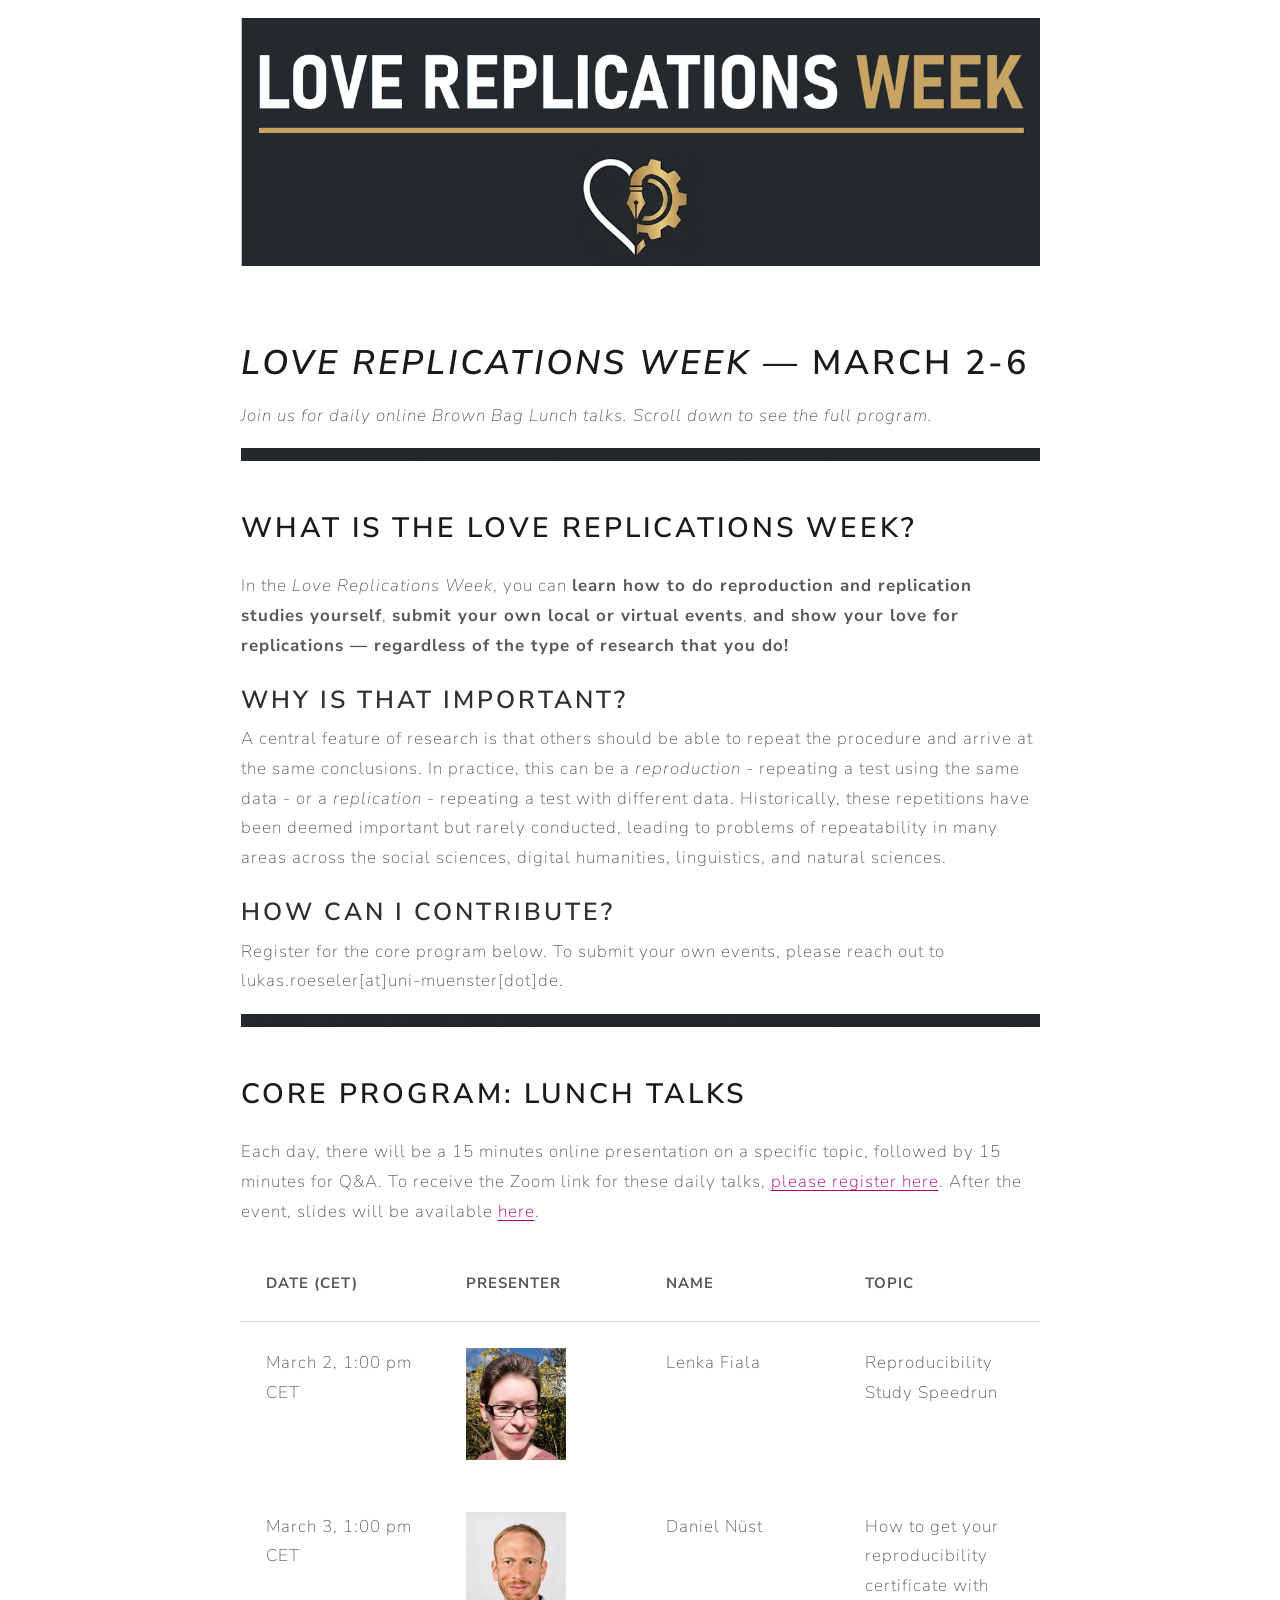
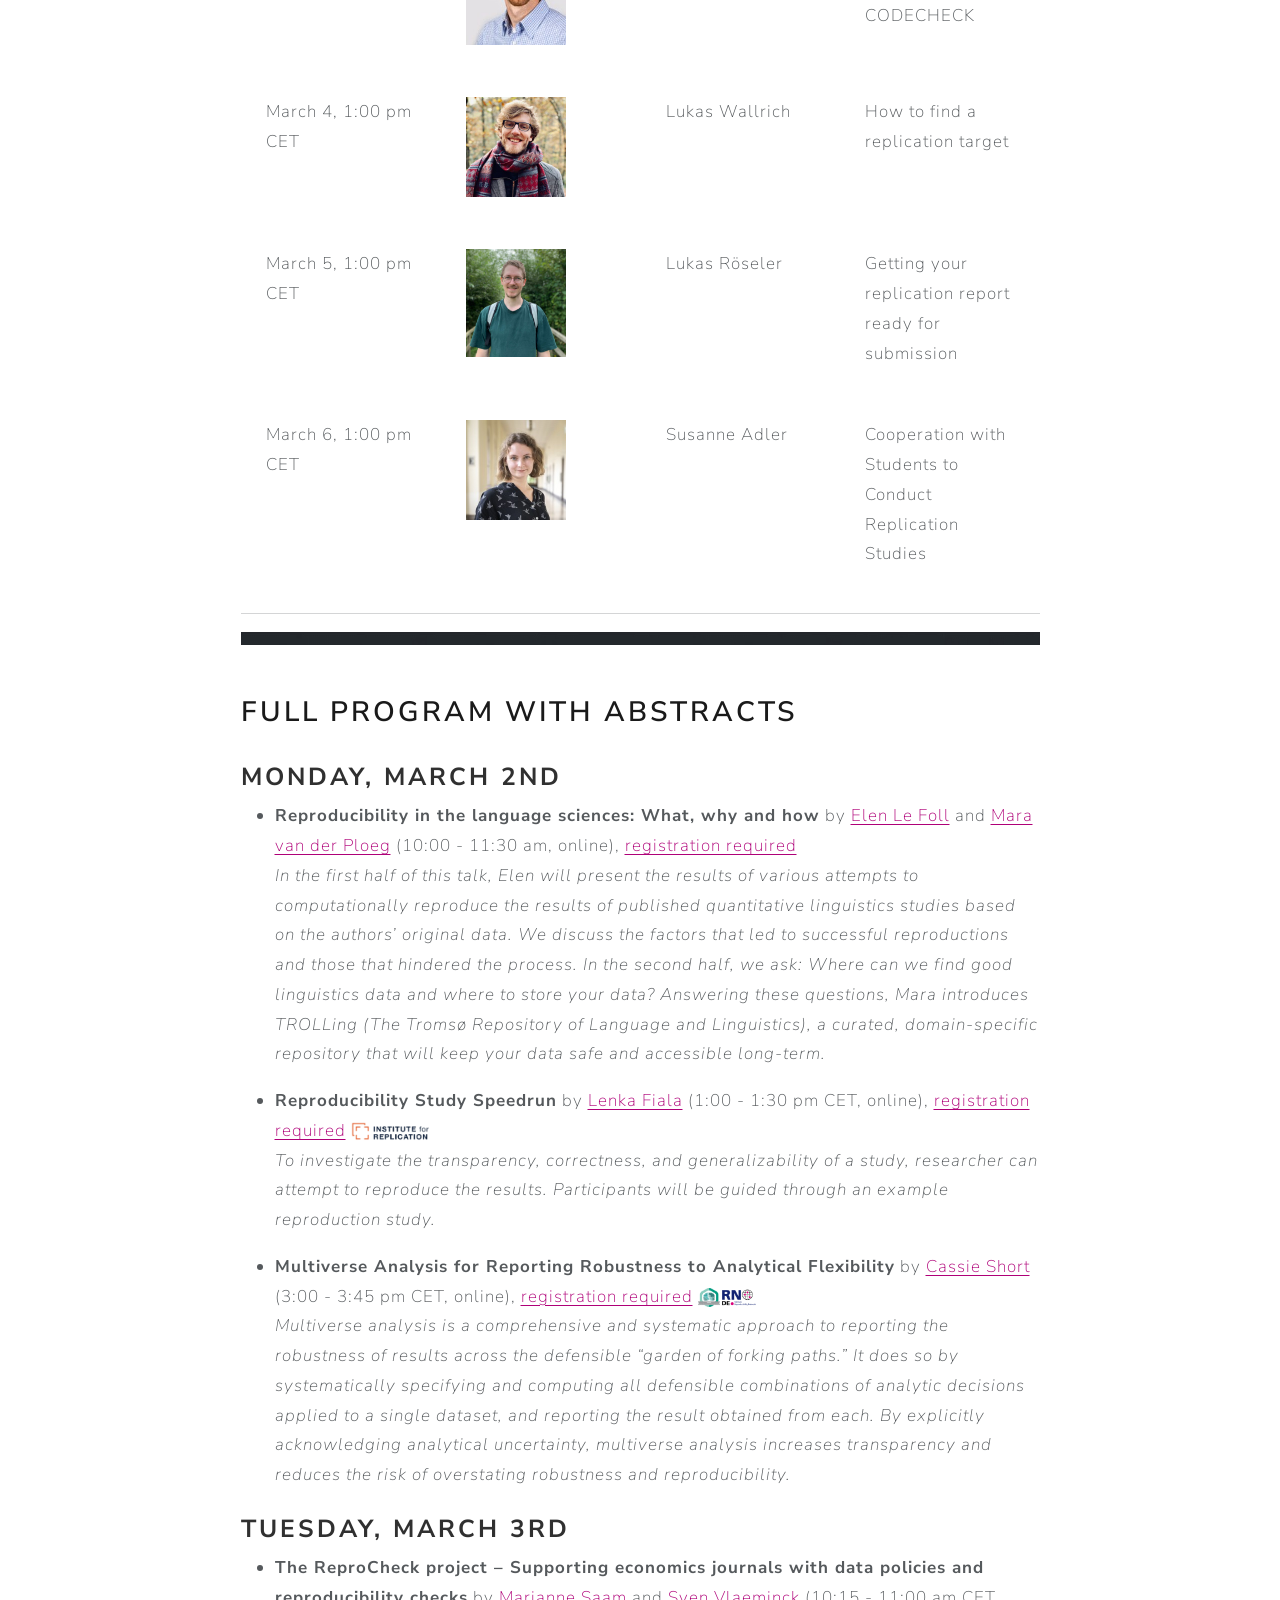
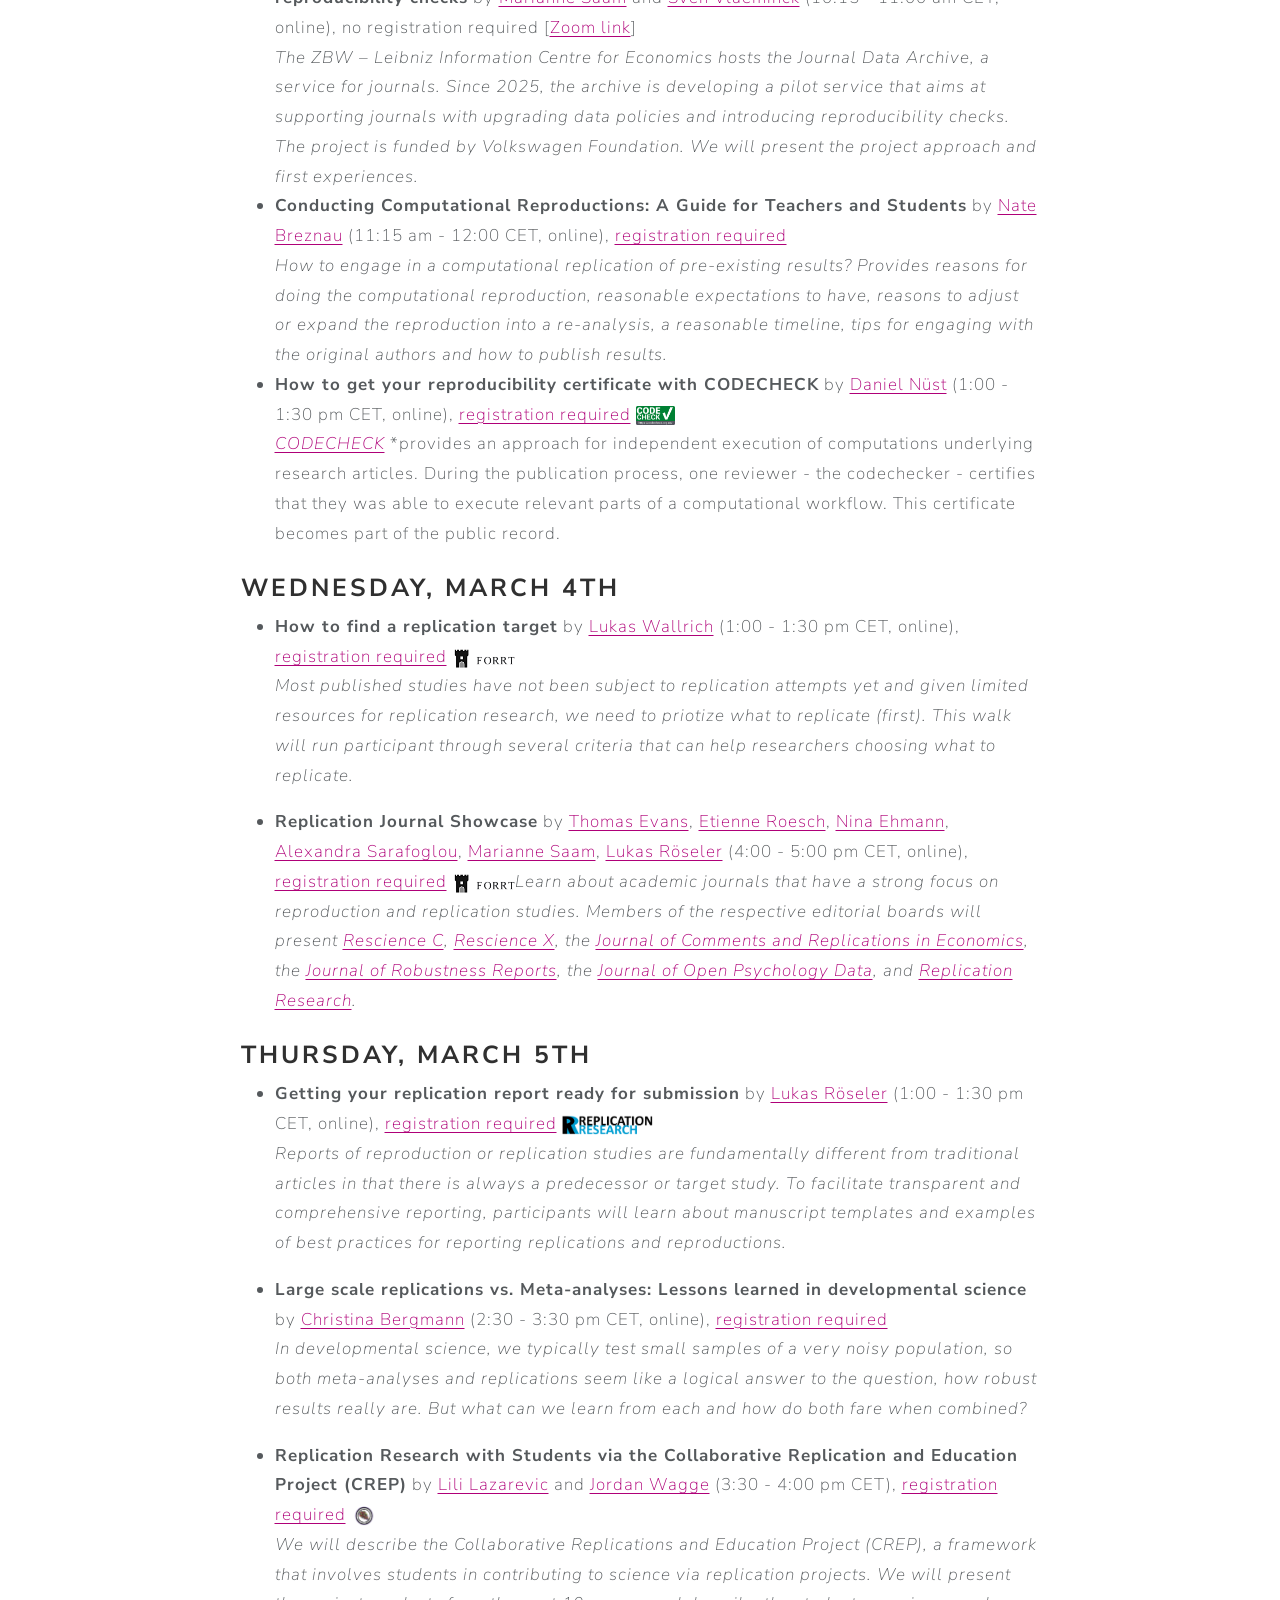
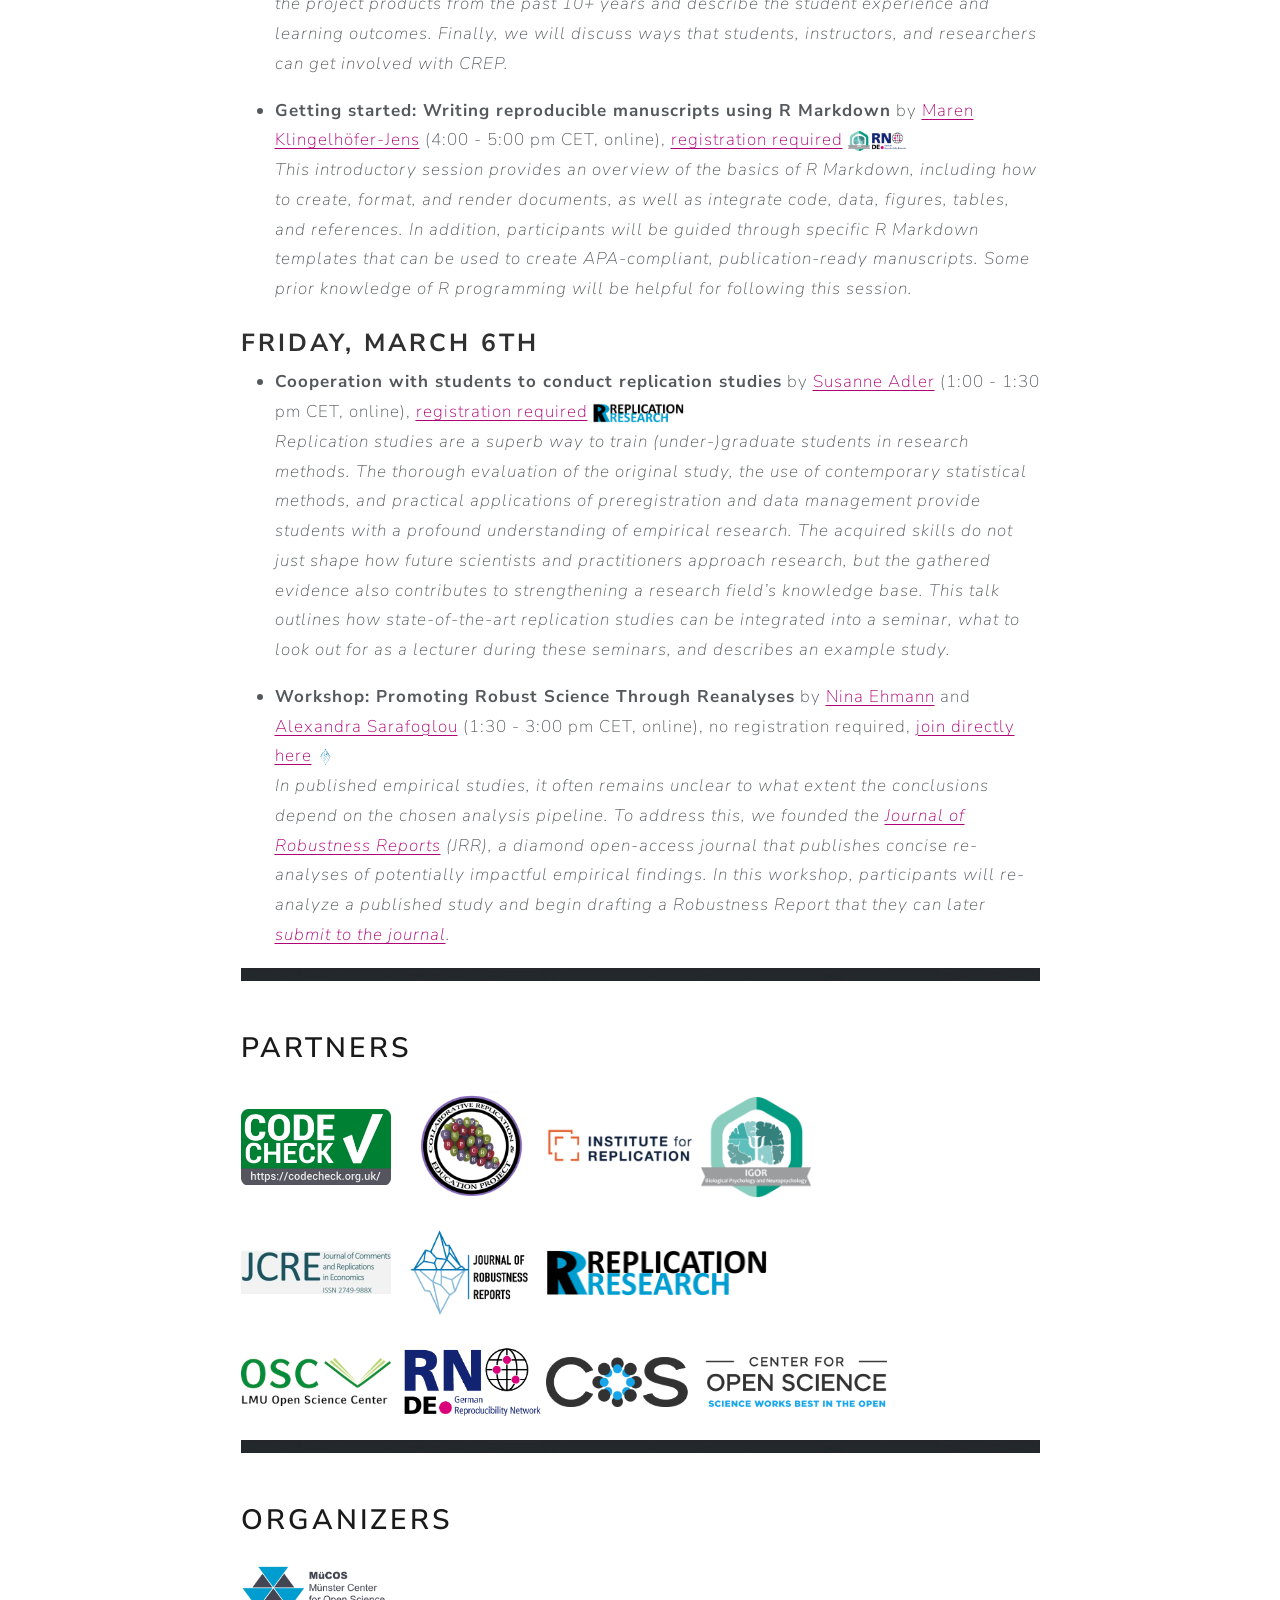
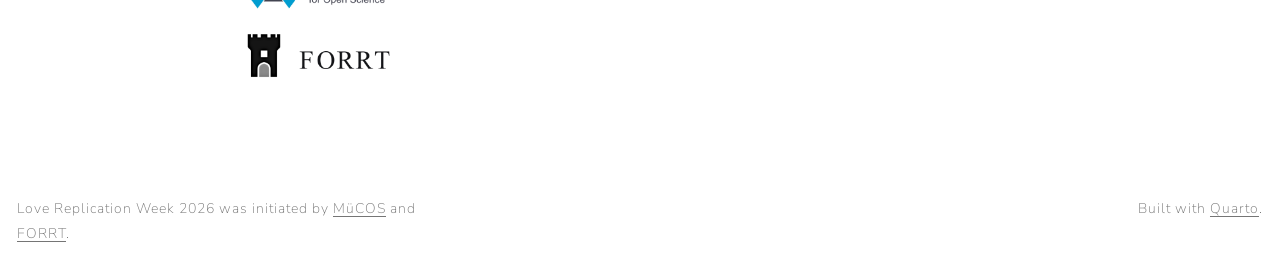
==== docs/index.html @ e0667bab "added partner (CREP)" ====
<!DOCTYPE html>
<html xmlns="http://www.w3.org/1999/xhtml" lang="en" xml:lang="en"><head>

<meta charset="utf-8">
<meta name="generator" content="quarto-1.5.53">

<meta name="viewport" content="width=device-width, initial-scale=1.0, user-scalable=yes">


<title>Love Replications Week</title>
<style>
code{white-space: pre-wrap;}
span.smallcaps{font-variant: small-caps;}
div.columns{display: flex; gap: min(4vw, 1.5em);}
div.column{flex: auto; overflow-x: auto;}
div.hanging-indent{margin-left: 1.5em; text-indent: -1.5em;}
ul.task-list{list-style: none;}
ul.task-list li input[type="checkbox"] {
  width: 0.8em;
  margin: 0 0.8em 0.2em -1em; /* quarto-specific, see https://github.com/quarto-dev/quarto-cli/issues/4556 */ 
  vertical-align: middle;
}
</style>


<script src="site_libs/quarto-nav/quarto-nav.js"></script>
<script src="site_libs/clipboard/clipboard.min.js"></script>
<script src="site_libs/quarto-search/autocomplete.umd.js"></script>
<script src="site_libs/quarto-search/fuse.min.js"></script>
<script src="site_libs/quarto-search/quarto-search.js"></script>
<meta name="quarto:offset" content="./">
<script src="site_libs/quarto-html/quarto.js"></script>
<script src="site_libs/quarto-html/popper.min.js"></script>
<script src="site_libs/quarto-html/tippy.umd.min.js"></script>
<link href="site_libs/quarto-html/tippy.css" rel="stylesheet">
<link href="site_libs/quarto-html/quarto-syntax-highlighting.css" rel="stylesheet" id="quarto-text-highlighting-styles">
<script src="site_libs/bootstrap/bootstrap.min.js"></script>
<link href="site_libs/bootstrap/bootstrap-icons.css" rel="stylesheet">
<link href="site_libs/bootstrap/bootstrap.min.css" rel="stylesheet" id="quarto-bootstrap" data-mode="light">
<script id="quarto-search-options" type="application/json">{
  "location": "sidebar",
  "copy-button": false,
  "collapse-after": 3,
  "panel-placement": "start",
  "type": "textbox",
  "limit": 50,
  "keyboard-shortcut": [
    "f",
    "/",
    "s"
  ],
  "show-item-context": false,
  "language": {
    "search-no-results-text": "No results",
    "search-matching-documents-text": "matching documents",
    "search-copy-link-title": "Copy link to search",
    "search-hide-matches-text": "Hide additional matches",
    "search-more-match-text": "more match in this document",
    "search-more-matches-text": "more matches in this document",
    "search-clear-button-title": "Clear",
    "search-text-placeholder": "",
    "search-detached-cancel-button-title": "Cancel",
    "search-submit-button-title": "Submit",
    "search-label": "Search"
  }
}</script>
<link rel="shortcut icon" href="assets/forrt_icon.png">
<link rel="stylesheet" href="https://cdnjs.cloudflare.com/ajax/libs/font-awesome/6.5.2/css/all.min.css">


<link rel="stylesheet" href="styles.css">
<link rel="stylesheet" href="include/webex.css">
</head>

<body class="fullcontent">

<div id="quarto-search-results"></div>
<!-- content -->
<div id="quarto-content" class="quarto-container page-columns page-rows-contents page-layout-article">
<!-- sidebar -->
<!-- margin-sidebar -->
    
<!-- main -->
<div class="quarto-about-marquee">
  <div class="about-image-container">
    <img src="logos/logo_lrw.png" class="about-image " style="width: 100%;">
  </div>
  <div class="about-contents">
     <main class="content" id="quarto-document-content">
<section id="love-replications-week-march-2-6" class="level1">
<h1><em>Love Replications Week —</em> March 2-6</h1>
<p><em>Join us for daily online Brown Bag Lunch talks. Scroll down to see the full program.</em></p>
<div class="quarto-figure quarto-figure-center">
<figure class="figure">
<p><img src="images/bar.png" class="img-fluid quarto-figure quarto-figure-center figure-img"></p>
</figure>
</div>
<section id="what-is-the-love-replications-week" class="level2">
<h2 data-anchor-id="what-is-the-love-replications-week">WHAT IS THE LOVE REPLICATIONS WEEK?</h2>
<p>In the <em>Love Replications Week</em>, you can <strong>learn how to do reproduction and replication studies yourself</strong>, <strong>submit your own local or virtual events</strong>, <strong>and show your love for replications — regardless of the type of research that you do!</strong></p>
<section id="why-is-that-important" class="level3">
<h3 data-anchor-id="why-is-that-important">Why is that important?</h3>
<p>A central feature of research is that others should be able to repeat the procedure and arrive at the same conclusions. In practice, this can be a <em>reproduction</em> - repeating a test using the same data - or a <em>replication</em> - repeating a test with different data. Historically, these repetitions have been deemed important but rarely conducted, leading to problems of repeatability in many areas across the social sciences, digital humanities, linguistics, and natural sciences.</p>
</section>
<section id="how-can-i-contribute" class="level3">
<h3 data-anchor-id="how-can-i-contribute">How can I contribute?</h3>
<p>Register for the core program below. To submit your own events, please reach out to lukas.roeseler[at]uni-muenster[dot]de.</p>
<div class="quarto-figure quarto-figure-center">
<figure class="figure">
<p><img src="images/bar.png" class="img-fluid quarto-figure quarto-figure-center figure-img"></p>
</figure>
</div>
</section>
</section>
<section id="core-program-lunch-talks" class="level2">
<h2 data-anchor-id="core-program-lunch-talks">Core Program: Lunch Talks</h2>
<p>Each day, there will be a 15 minutes online presentation on a specific topic, followed by 15 minutes for Q&amp;A. To receive the Zoom link for these daily talks, <a href="https://forms.gle/USfxwRmxnAMMnjow9">please register here</a>. After the event, slides will be available <a href="https://zenodo.org/communities/lrw/records?q=&amp;l=list&amp;p=1&amp;s=10&amp;sort=newest">here</a>.</p>
<table class="caption-top table">
<colgroup>
<col style="width: 25%">
<col style="width: 25%">
<col style="width: 25%">
<col style="width: 25%">
</colgroup>
<thead>
<tr class="header">
<th>Date (CET)</th>
<th>Presenter</th>
<th>Name</th>
<th>Topic</th>
</tr>
</thead>
<tbody>
<tr class="odd">
<td>March 2, 1:00 pm CET</td>
<td><img src="people/fiala.png" class="img-fluid" width="100"></td>
<td>Lenka Fiala</td>
<td>Reproducibility Study Speedrun</td>
</tr>
<tr class="even">
<td>March 3, 1:00 pm CET</td>
<td><img src="people/nüst.jpeg" class="img-fluid" width="100"></td>
<td>Daniel Nüst</td>
<td>How to get your reproducibility certificate with CODECHECK</td>
</tr>
<tr class="odd">
<td>March 4, 1:00 pm CET</td>
<td><img src="people/wallrich.jpeg" class="img-fluid" width="100"></td>
<td>Lukas Wallrich</td>
<td>How to find a replication target</td>
</tr>
<tr class="even">
<td>March 5, 1:00 pm CET</td>
<td><img src="people/röseler.png" class="img-fluid" width="100"></td>
<td>Lukas Röseler</td>
<td>Getting your replication report ready for submission</td>
</tr>
<tr class="odd">
<td>March 6, 1:00 pm CET</td>
<td><img src="people/adler.jpg" class="img-fluid" width="100"></td>
<td>Susanne Adler</td>
<td>Cooperation with Students to Conduct Replication Studies</td>
</tr>
</tbody>
</table>
<hr>
<div class="quarto-figure quarto-figure-center">
<figure class="figure">
<p><img src="images/bar.png" class="img-fluid quarto-figure quarto-figure-center figure-img"></p>
</figure>
</div>
</section>
<section id="full-program-with-abstracts" class="level2">
<h2 data-anchor-id="full-program-with-abstracts">Full Program with Abstracts</h2>
<section id="monday-march-2nd" class="level3">
<h3 data-anchor-id="monday-march-2nd"><strong>Monday, March 2nd</strong></h3>
<ul>
<li><p><strong>Reproducibility in the language sciences: What, why and how</strong> by <a href="https://elenlefoll.eu">Elen Le Foll</a> and <a href="https://en.uit.no/ansatte/mara.ploeg">Mara van der Ploeg</a> (10:00 - 11:30 am, online), <a href="https://forms.gle/USfxwRmxnAMMnjow9">registration required</a><br>
<em>In the first half of this talk, Elen will present the results of various attempts to computationally reproduce the results of published quantitative linguistics studies based on the authors’ original data. We discuss the factors that led to successful reproductions and those that hindered the process. In the second half, we ask: Where can we find good linguistics data and where to store your data? Answering these questions, Mara introduces TROLLing (The Tromsø Repository of Language and Linguistics), a curated, domain-specific repository that will keep your data safe and accessible long-term.</em><br>
</p></li>
<li><p><strong>Reproducibility Study Speedrun</strong> by <a href="https://www.lenkafiala.com">Lenka Fiala</a> (1:00 - 1:30 pm CET, online), <a href="https://forms.gle/USfxwRmxnAMMnjow9">registration required</a> <img src="logos/logo_i4r.png" class="img-fluid" width="80"><br>
<em>To investigate the transparency, correctness, and generalizability of a study, researcher can attempt to reproduce the results. Participants will be guided through an example reproduction study.</em></p></li>
<li><p><strong>Multiverse Analysis for Reporting Robustness to Analytical Flexibility</strong> by <a href="https://uol.de/psychologie/statistik/cassie-short">Cassie Short</a> (3:00 - 3:45 pm CET, online), <a href="https://forms.gle/USfxwRmxnAMMnjow9">registration required</a> <img src="logos/logo_igor.png" class="img-fluid" width="22"><img src="logos/GRN_Logo.png" class="img-fluid" width="37"><br>
<em>Multiverse analysis is a comprehensive and systematic approach to reporting the robustness of results across the defensible “garden of forking paths.” It does so by systematically specifying and computing all defensible combinations of analytic decisions applied to a single dataset, and reporting the result obtained from each. By explicitly acknowledging analytical uncertainty, multiverse analysis increases transparency and reduces the risk of overstating robustness and reproducibility.</em><br>
</p></li>
</ul>
</section>
<section id="tuesday-march-3rd" class="level3">
<h3 data-anchor-id="tuesday-march-3rd"><strong>Tuesday, March 3rd</strong></h3>
<ul>
<li><strong>The ReproCheck project – Supporting economics journals with data policies and reproducibility checks</strong> by <a href="https://www.zbw.eu/de/ueber-zbw/profil/mitarbeiterprofile/profil-prof-dr-marianne-saam">Marianne Saam</a> and <a href="https://www.zbw.eu/de/ueber-zbw/profil/mitarbeiterprofile/profil-sven-vlaeminck">Sven Vlaeminck</a> (10:15 - 11:00 am CET, online), no registration required [<a href="https://zbw-eu.zoom.us/j/86271629461?pwd=9O3OoGafzCpjaMhaPb4KknkTEsvVkC.1">Zoom link</a>]<br>
<em>The ZBW – Leibniz Information Centre for Economics hosts the Journal Data Archive, a service for journals. Since 2025, the archive is developing a pilot service that aims at supporting journals with upgrading data policies and introducing reproducibility checks. The project is funded by Volkswagen Foundation. We will present the project approach and first experiences.</em></li>
<li><strong>Conducting Computational Reproductions: A Guide for Teachers and Students</strong> by <a href="https://sites.google.com/site/nbreznau/">Nate Breznau</a> (11:15 am - 12:00 CET, online), <a href="https://forms.gle/USfxwRmxnAMMnjow9">registration required</a><br>
<em>How to engage in a computational replication of pre-existing results? Provides reasons for doing the computational reproduction, reasonable expectations to have, reasons to adjust or expand the reproduction into a re-analysis, a reasonable timeline, tips for engaging with the original authors and how to publish results.</em></li>
<li><strong>How to get your reproducibility certificate with CODECHECK</strong> by <a href="https://github.com/nuest">Daniel Nüst</a> (1:00 - 1:30 pm CET, online), <a href="https://forms.gle/USfxwRmxnAMMnjow9">registration required</a> <img src="logos/logo_codecheck.png" class="img-fluid" width="39"><br>
<a href="https://codecheck.org.uk"><em>CODECHECK</em></a> *provides an approach for independent execution of computations underlying research articles. During the publication process, one reviewer - the codechecker - certifies that they was able to execute relevant parts of a computational workflow. This certificate becomes part of the public record.<br>
</li>
</ul>
</section>
<section id="wednesday-march-4th" class="level3">
<h3 data-anchor-id="wednesday-march-4th"><strong>Wednesday, March 4th</strong></h3>
<ul>
<li><p><strong>How to find a replication target</strong> by <a href="lukaswallrich.coffee">Lukas Wallrich</a> (1:00 - 1:30 pm CET, online), <a href="https://forms.gle/USfxwRmxnAMMnjow9">registration required</a> <img src="logos/logo_forrt.png" class="img-fluid" width="63"><br>
<em>Most published studies have not been subject to replication attempts yet and given limited resources for replication research, we need to priotize what to replicate (first). This walk will run participant through several criteria that can help researchers choosing what to replicate.</em><br>
</p></li>
<li><p><strong>Replication Journal Showcase</strong> by <a href="https://thomas-rhys-evans.netlify.app">Thomas Evans</a>, <a href="https://etienneroes.ch">Etienne Roesch</a>, <a href="https://etienneroes.ch">Nina Ehmann</a>, <a href="https://www.linkedin.com/in/asarafoglou/">Alexandra Sarafoglou</a>, <a href="https://www.zbw.eu/de/ueber-zbw/profil/mitarbeiterprofile/profil-prof-dr-marianne-saam">Marianne Saam</a>, <a href="https://lukasroeseler.github.io/home/">Lukas Röseler</a> (4:00 - 5:00 pm CET, online), <a href="https://forms.gle/USfxwRmxnAMMnjow9">registration required</a> <img src="logos/logo_forrt.png" class="img-fluid" width="63"><em>Learn about academic journals that have a strong focus on reproduction and replication studies. Members of the respective editorial boards will present <a href="https://rescience.github.io">Rescience C</a>, <a href="http://rescience.org/x">Rescience X</a>, the <a href="https://jcr-econ.org">Journal of Comments and Replications in Economics</a>, the <a href="https://scipost.org/JRobustRep/about">Journal of Robustness Reports</a>, the <a href="https://openpsychologydata.metajnl.com/">Journal of Open Psychology Data</a>, and <a href="https://www.uni-muenster.de/Ejournals/index.php/replicationresearch/index">Replication Research</a>.</em><br>
</p></li>
</ul>
</section>
<section id="thursday-march-5th" class="level3">
<h3 data-anchor-id="thursday-march-5th"><strong>Thursday, March 5th</strong></h3>
<ul>
<li><p><strong>Getting your replication report ready for submission</strong> by <a href="https://lukasroeseler.github.io/home/">Lukas Röseler</a> (1:00 - 1:30 pm CET, online), <a href="https://forms.gle/USfxwRmxnAMMnjow9">registration required</a> <img src="logos/logo_r2.png" style="font-size: 11pt;" width="91" height="20"><br>
<em>Reports of reproduction or replication studies are fundamentally different from traditional articles in that there is always a predecessor or target study. To facilitate transparent and comprehensive reporting, participants will learn about manuscript templates and examples of best practices for reporting replications and reproductions.</em></p></li>
<li><p><strong>Large scale replications vs.&nbsp;Meta-analyses: Lessons learned in developmental science</strong> by <a href="https://sites.google.com/site/chbergma/">Christina Bergmann</a> (2:30 - 3:30 pm CET, online), <a href="https://forms.gle/USfxwRmxnAMMnjow9">registration required</a><br>
<em>In developmental science, we typically test small samples of a very noisy population, so both meta-analyses and replications seem like a logical answer to the question, how robust results really are. But what can we learn from each and how do both fare when combined?</em></p></li>
<li><p><strong>Replication Research with Students via the Collaborative Replication and Education Project (CREP)</strong> by <a href="https://lira.f.bg.ac.rs/ljiljana-lazarevic-en/">Lili Lazarevic</a> and <a href="https://jordanwagge.com/">Jordan Wagge</a> (3:30 - 4:00 pm CET), <a href="https://forms.gle/USfxwRmxnAMMnjow9">registration required</a> <img src="logos/CREP.png" width="26" height="20"><br>
<em>We will describe the Collaborative Replications and Education Project (CREP), a framework that involves students in contributing to science via replication projects. We will present the project products from the past 10+ years and describe the student experience and learning outcomes. Finally, we will discuss ways that students, instructors, and researchers can get involved with CREP.</em></p></li>
<li><p><strong>Getting started: Writing reproducible manuscripts using R Markdown</strong> by <a href="https://www.uke.de/allgemein/arztprofile-und-wissenschaftlerprofile/wissenschaftlerprofilseite_maren_klingelhöfer-jens.html">Maren Klingelhöfer-Jens</a> (4:00 - 5:00 pm CET, online), <a href="https://forms.gle/USfxwRmxnAMMnjow9">registration required</a> <img src="logos/logo_igor.png" class="img-fluid" width="22"><img src="logos/GRN_Logo.png" class="img-fluid" width="37"><br>
<em>This introductory session provides an overview of the basics of R Markdown, including how to create, format, and render documents, as well as integrate code, data, figures, tables, and references. In addition, participants will be guided through specific R Markdown templates that can be used to create APA-compliant, publication-ready manuscripts. Some prior knowledge of R programming will be helpful for following this session.</em></p></li>
</ul>
</section>
<section id="friday-march-6th" class="level3">
<h3 data-anchor-id="friday-march-6th"><strong>Friday, March 6th</strong></h3>
<ul>
<li><p><strong>Cooperation with students to conduct replication studies</strong> by <a href="https://linktr.ee/susanneadler">Susanne Adler</a> (1:00 - 1:30 pm CET, online), <a href="https://forms.gle/USfxwRmxnAMMnjow9">registration required</a> <img src="logos/logo_r2.png" style="font-size: 11pt;" width="91" height="20"><br>
<em>Replication studies are a superb way to train (under-)graduate students in research methods. The thorough evaluation of the original study, the use of contemporary statistical methods, and practical applications of preregistration and data management provide students with a profound understanding of empirical research. The acquired skills do not just shape how future scientists and practitioners approach research, but the gathered evidence also contributes to strengthening a research field’s knowledge base. This talk outlines how state-of-the-art replication studies can be integrated into a seminar, what to look out for as a lecturer during these seminars, and describes an example study.</em></p></li>
<li><p><strong>Workshop: Promoting Robust Science Through Reanalyses</strong> by <a href="https://www.linkedin.com/in/ninaehmann/">Nina Ehmann</a> and <a href="https://www.linkedin.com/in/asarafoglou/">Alexandra Sarafoglou</a> (1:30 - 3:00 pm CET, online), no registration required, <a href="https://uva-live.zoom.us/j/67572089628">join directly here</a> <img src="logos/logo2_jrr.png" class="img-fluid" width="17"><br>
<em>In published empirical studies, it often remains unclear to what extent the conclusions depend on the chosen analysis pipeline. To address this, we founded the <a href="https://www.journalofrobustnessreports.org/">Journal of Robustness Reports</a> (JRR), a diamond open-access journal that publishes concise re-analyses of potentially impactful empirical findings. In this workshop, participants will re-analyze a published study and begin drafting a Robustness Report that they can later <a href="https://scipost.org/JRobustRep">submit to the journal</a>.</em></p></li>
</ul>
<div class="quarto-figure quarto-figure-center">
<figure class="figure">
<p><img src="images/bar.png" class="img-fluid quarto-figure quarto-figure-center figure-img"></p>
</figure>
</div>
</section>
</section>
<div class="logo-stack">
<section id="partners" class="level2">
<h2 data-anchor-id="partners">Partners</h2>
<p><a href="https://codecheck.org.uk"><img src="logos/logo_codecheck.png" class="img-fluid" width="150"></a> <a href="https://www.crep-psych.org"><img src="logos/CREP.png" class="img-fluid" width="150"></a><a href="https://i4replication.org"><img src="logos/logo_i4r.png" class="img-fluid" width="150"></a> <img src="logos/logo_igor.png" class="img-fluid" width="110"></p>
<p><a href="jcr-econ.org"><img src="logos/logo_jcre.jpg" class="img-fluid" width="150"></a> <a href="https://scipost.org/JRobustRep/about"><img src="logos/logo_jrr.png" class="img-fluid" width="150"></a><img src="logos/logo_r2.png" width="222" height="49"></p>
<p><a href="https://www.osc.uni-muenchen.de/index.html"><img src="logos/lmuosc.png" class="img-fluid" width="150"></a> <a href="https://reproducibilitynetwork.de"><img src="logos/GRN_Logo.png" class="img-fluid" width="150"></a><a href="https://www.cos.io"><img src="images/clipboard-3455304271.png" class="img-fluid" width="341"></a></p>
<div class="quarto-figure quarto-figure-center">
<figure class="figure">
<p><img src="images/bar.png" class="img-fluid quarto-figure quarto-figure-center figure-img"></p>
</figure>
</div>
</section>
<section id="organizers" class="level2">
<h2 data-anchor-id="organizers">Organizers</h2>
<p><a href="https://www.uni-muenster.de/MueCOS/en/index.html"><img src="logos/logo_mücos.png" class="img-fluid" width="150"></a></p>
<p><a href="https://forrt.org"><img src="logos/logo_forrt.png" class="img-fluid" width="150"></a></p>
</section>
</div>


</section>
</main> 
  </div>
</div>
 <!-- /main -->
<script>

/* definition of content for the buttons */
const webex_buttons = {check_hidden:          "<b>&check;</b>",
                       check_hidden_alt:      "Check answer",
                       check_shown:           "<b>&lsh;</b>",
                       check_shown_alt:       "Hide check",
                       check_of_total:        "/",
                       solution:              "<b>&quest;</b>",
                       solution_alt:          "Correct solution",
                       question_next:         "<b>&#8634;</b>",
                       question_next_alt:     "Next question",
                       question_previous:     "",
                       question_previous_alt: ""}


/* update total correct if #webex-total_correct exists */
update_total_correct = function() {
  console.log("webex: update total_correct");

  document.querySelectorAll(".webex-total_correct").forEach(total => {
    p = total.closest(".webex-box");
    var correct = p.getElementsByClassName("webex-correct").length;
    var solvemes = p.getElementsByClassName("webex-solveme").length;
    var radiogroups = p.getElementsByClassName("webex-radiogroup").length;
    var selects = p.getElementsByClassName("webex-select").length;
    /* no specific class on input node, thus searching via query selector */
    var checkboxgroups = p.querySelectorAll("div[class=webex-checkboxgroup] input[type=checkbox]").length

    /* show number of correct / total number of answers */
    total.innerHTML = correct + "&nbsp;" + webex_buttons.check_of_total + "&nbsp;" + (solvemes + radiogroups + checkboxgroups + selects);
  });
}

/* check answers */
check_func = function() {
  console.log("webex: check answer");

  //var cl = elem.parentElement.classList;
  var cl = this.closest(".webex-box").classList;
  if (cl.contains("unchecked")) {
    cl.remove("unchecked");
    this.innerHTML = webex_buttons.check_shown; //"Hide check";
    if (webex_buttons.check_shown_alt.length > 0) this.setAttribute("title", webex_buttons.check_shown_alt);
  } else {
    cl.add("unchecked");
    this.innerHTML = webex_buttons.check_hidden; //"Check answer";
    if (webex_buttons.check_hidden_alt.length > 0) this.setAttribute("title", webex_buttons.check_hidden_alt);
  }
}

/* helper functions for checking the webex ID */
const id_checker = {"fmt": new RegExp("[g-zG-Z]"),
                    "load": function(e) { return e.getAttribute("id").match("(?<=(-)).*$")[0]; },
                    "eval": new TextEncoder(),
                    "dval": new TextDecoder()}

/* Show/hide correct solution */
solution_func = function() {
  console.log("webex: show/hide solution");

  var div = this.closest(".webex-question").querySelector(".webex-solution");
  var cl = div.classList;

  if (cl.contains("visible")) {
    cl.remove("visible");
  } else {
    cl.add("visible");
  }
}

/* function to check if the real answer is numeric */
convert_to_numeric = function(x) {
  if (typeof x == "string") {
    /* do nothing */
  } else if (x.length == 1) {
    /* take first element */
    x = x[0]
  } else {
    return NaN;
  }

  /* remove spaces for easier parsing */
  x = x.replace(/\s/g, "");

  /* Define patterns for different formats, note that spaces have been removed above */
  const patterns = [
    {regex: /^[+-]?\d+(\.\d{3})*,\d+$/, decimal: ",", thousand: "." },  // Format: "1.100.100.100,3"
    {regex: /^[+-]?\d+(,\d{3})*\.\d+$/, decimal: ".", thousand: "," },  // Format: "1,100,100,100.3"
    {regex: /^[+-]?\d+(\.|\.\d+)?$/, decimal: "." },                    // Format: "1100100100.5" or "1100100100."
    {regex: /^[+-]?\d+(,|,\d+)$/, decimal: "," }                        // Format: "1100100100,5" or "1100100100,"
  ];


  /* testing all regular expressions, convert to float if possible */
  for (const { regex, decimal, thousand } of patterns) {
    if (regex.test(x)) {
      let numeric = x;
      if (thousand) numeric = numeric.replace(new RegExp(`\\${thousand}`, "g"), "");
      numeric = numeric.replace(decimal, ".");
      return parseFloat(numeric);
    }
  }

  /* input of length 1 but none of the known formats, return NaN */
  return NaN;
}

/* Checking webex ID, returns formalsol */
check_id = function(e) {
  /* loading webex ID */
  var id = id_checker["load"](e);

  /* extracting answer */
  let answer = e.dataset.answer;

  /* checking unique id, prepare and return array */
  if (!id_checker["fmt"].test(id)) {
    const a = id_checker["eval"].encode(atob(answer));
    const b = id_checker["eval"].encode(id);
    const res = a.map((byte, index) => byte^b[index % b.length]);
    answer = id_checker["dval"].decode(res);
    /* Replacing &amp; with ' before parsing */
    answer = answer.replaceAll("&apos;", "'");
  }

  return JSON.parse(answer);
}

/* function for checking solveme answers */
solveme_func = function(e) {
  /* avoid that keyup and keychange twice execute this function within nms = 10
   * ms, clearing inputTimer and add timeout */
  console.log("webex: check solveme");

  /* float, precision for checking numeric answers */
  const eps = 0.00000000000001;

  /* get last checked user answer */
  const question = this.closest(".webex-question")

  /* extracting classes */
  var cl = this.classList;
  var my_answer = this.value;

  /* extracting classes */
  var cl = this.classList;

  /* empty answer? Job done */
  if (my_answer == "") {
    cl.remove("webex-correct");
    cl.remove("webex-incorrect");
    return false;
  }

  /* Find closest (parent) webex-question */
  let formalsols = check_id(this)

  /* by default we assume the users' answer is incorrect */
  var user_answer_correct = false;

  /* check if the correct answer is numeric, i.e. if 
   * formalsols is of length 1 containing one single numeric
   * value in a known format, else, NaN is returned */
  const num_formalsol = convert_to_numeric(formalsols);
  const num_my_answer = convert_to_numeric(my_answer);

  /* if the correct answer is numeric (float), the user's answer
   * must also be numeric. If not, it is wrong. Else we can
   * compare floating point numbers */
  if (!isNaN(num_formalsol) && !isNaN(num_my_answer)) {
    /* check if the real answer and the user input are numerically the same;
     * adding 'delta' to avoid precision issues */
    var diff = Math.abs(num_formalsol - num_my_answer);
    if (diff < parseFloat(this.dataset.tol) + eps) { user_answer_correct = true; }

  /* if the question contains regex, a regular expression is used
   * to evaluate the users answer. Allows for multiple regular expressions */
  } else if (cl.contains("regex")) {
    for (let i = 0; i < formalsols.length; i++) {
        let regex = new RegExp(formalsols[i], cl.contains("ignorecase") ? "i" : "");
        if (regex.test(my_answer)) { user_answer_correct = true; break; }
    }

  /* else we evaluate on 'string level', considering the creators preferences
   * regarding set options */
  } else {
    /* modify/prepare answer */
    if (cl.contains("ignorecase")) { my_answer = my_answer.toLowerCase(); }
    if (cl.contains("nospaces"))   { my_answer = my_answer.replace(/ /g, ""); }

    /* if the real answer includes user input - correct */
    if (formalsols.includes(my_answer)) {
      user_answer_correct = true;
  
      // added regex bit
      if (cl.contains("regex")) {
        answer_regex = RegExp(formalsols.join("|"))
        if (answer_regex.test(my_answer)) {
          cl.add("webex-correct");
        }
      }
    }
  }

  if (user_answer_correct) {
      cl.add("webex-correct");
      cl.remove("webex-incorrect");
  } else {
      cl.add("webex-incorrect");
      cl.remove("webex-correct");
  }

  update_total_correct();

}

/* function for checking select answers */
select_func = function(e) {
  console.log("webex: check select");

  var options   = [];
  Array.from(this.querySelectorAll("option")).forEach((option, index) => {
    if (!option.hasAttribute("value") || !option.getAttribute("value") === "blank") {
      options.push(option);
    }
  });

  /* get selected option */
  function get_selected(options) { return options.findIndex(option => option.selected); }
  var option_index = get_selected(options)

  /* loading webex ID */
  var formalsol = check_id(this)

  /* add class for current selection */
  this.classList.remove("webex-incorrect");
  this.classList.remove("webex-correct");
  if (option_index >= 0) {
    this.classList.add(formalsol[option_index] === 1 ? "webex-correct" : "webex-incorrect");
  }

  update_total_correct();
}

/* function for checking radiogroups answers */
radiogroups_func = function(e) {
  console.log("webex: check radiogroups");

  /* get real answer (binary integer array) */
  var id = e.target.getAttribute("name");
  var group = document.querySelector(".webex-radiogroup[id='webex-" + id + "']");
  var formalsol = check_id(group)

  /* check which radiobuttion is selected (user answer) */
  function get_checked(radios) {
    return radios.findIndex(radios => radios.checked);
  }
  var radios = Array.from(group.querySelectorAll("input[type='radio']"))
  var radio_index = get_checked(radios);

  /* remove existing classes */
  radios.forEach(radio => {
    let cl = radio.closest("label").classList
    cl.remove("webex-incorrect");
    cl.remove("webex-correct");
  });

  /* add class for current selection */
  let cl = radios[radio_index].closest("label").classList
  if (formalsol[radio_index] === 1) {
      cl.add("webex-correct");
  } else {
      cl.add("webex-incorrect");
  }

  update_total_correct();
}


/* function for checking checkboxgroups answers */
checkboxgroups_func = function(e) {
  console.log("webex: check checkboxgroups");

  /* get real answer (binary integer array) */
  var group = document.querySelector(".webex-checkboxgroup[id='" + this.id + "']");
  var formalsol = check_id(group);

  /* check which checkbox is checked (user answer) */
  function get_checked(group) {
      const checkboxes = Array.from(group.querySelectorAll("input[type='checkbox']"));
      return checkboxes.reduce((indices, checkbox, index) => {
          if (checkbox.checked) indices.push(index);
          return indices;
      }, []);
  }
  var checks = Array.from(group.querySelectorAll("input[type='checkbox']"));
  var check_index = get_checked(group);

  checks.forEach((e, index) => {
    var label = e.parentNode;
    var ans = formalsol[index];
    if ((e.checked && ans === 1) || (!e.checked && ans === 0)) {
        label.setAttribute("class", "webex-correct")
    } else {
        label.setAttribute("class", "webex-incorrect")
    }
  });

  update_total_correct();
}

/* shuffling array (thanks to stack overflow)
 * If argument x is an integer we create an integer sequence
 * from 0, 1, ..., (x - 1) and return a shuffled version. If
 * the input is an array, we simply shuffle it */
shuffle_array = function(x) {
   if (Number.isInteger(x) && !isNaN(x)) {
     x = Array.from({length: x}, (v, i) => i);
   }
   let shuffled = x.map(value => ({ value, sort: Math.random() }))
        .sort((a, b) => a.sort - b.sort).map(({ value }) => value)
   return shuffled;
}

/* ---------------------------------------------------------
 * ---------------------------------------------------------
 * --------------------------------------------------------- */
window.onload = function() {
  //console.log("webex: onload");

  /* setting up buttons and actions to show/hide answers */
  document.querySelectorAll(".webex-check").forEach(section => {
    section.classList.add("unchecked");

    /* ul to take up the list items with buttons */
    let button_ul = document.createElement("ul");
    button_ul.setAttribute("class", "webex-button-list");
    section.appendChild(button_ul);

    /* button to _check_ if answers given are correct */
    let li_check = document.createElement("li");
    button_ul.appendChild(li_check); /* add list item to ul */
    let btn_check = document.createElement("button");
    btn_check.innerHTML = webex_buttons.check_hidden;  // "Check answer";
    btn_check.setAttribute("class", "webex-button webex-button-check");
    if (webex_buttons.check_hidden_alt.length > 0) btn_check.setAttribute("title", webex_buttons.check_hidden_alt);
    btn_check.onclick = check_func;
    li_check.appendChild(btn_check);

    /* span to show current number of points (when _check_ active) */
    let spn = document.createElement("span");
    spn.classList.add("webex-total_correct");
    li_check.appendChild(spn);

    /* button to show the _solution_ if there is one */
    var has_solution = section.parentNode.querySelectorAll(".webex-solution").length > 0;
    if (has_solution) {
      let li_solution = document.createElement("li");
      button_ul.appendChild(li_solution); /* add list item to ul */
      let btn_solution = document.createElement("button");
      btn_solution.innerHTML = webex_buttons.solution; // "Correct answer";
      btn_solution.setAttribute("class", "webex-button webex-button-solution");
      if (webex_buttons.solution_alt.length > 0) btn_solution.setAttribute("title", webex_buttons.solution_alt);
      btn_solution.onclick = solution_func;
      li_solution.appendChild(btn_solution);
    }

  });

  /* set up webex-solveme inputs */
  document.querySelectorAll(".webex-solveme").forEach(solveme => {
    solveme.setAttribute("autocomplete","off");
    solveme.setAttribute("autocorrect", "off");
    solveme.setAttribute("autocapitalize", "off");
    solveme.setAttribute("spellcheck", "false");
    solveme.value = "";

    /* adjust answer for 'no spaces' (ignore spaces) */
    if (solveme.classList.contains("nospaces")) {
      solveme.dataset.answer = solveme.dataset.answer.replace(/ /g, "");
    }

    /* attach checking function, triggered on key up, change, and when
     * elemnt is out of focus. Only evaluated once by tracking changes
     * via variable solveme_last_user_answer */
    solveme.addEventListener("keyup",  solveme_func);
    solveme.addEventListener("change", solveme_func);
    solveme.addEventListener("blur",   solveme_func);

    /* adding span to show correct/incorrect icon */
    solveme.insertAdjacentHTML("afterend", " <span class='webex-icon'></span>")
  });

  /* set up radiogroups (single choice questions with display = "buttons") */
  document.querySelectorAll(".webex-radiogroup").forEach(radiogroup => {
    radiogroup.onchange = radiogroups_func;
  });

  /* set up checkboxgroups (multiple choice questions with display = "buttons") */
  document.querySelectorAll(".webex-checkboxgroup").forEach(checkboxgroup => {
    checkboxgroup.onchange = checkboxgroups_func;
  });

  /* set up selects (dropdown menus) */
  document.querySelectorAll(".webex-select").forEach(select => {
    select.onchange = select_func;
    /* append webex-icon for correct/incorrect icons */
    var elem = document.createElement("span")
    elem.classList.add("webex-icon")
    select.parentNode.appendChild(elem)
  });

  /* change to next/previous question if multiple are available */
  function handleQuestionClick(group, questions, step) {
    return async function() {
      /* get question order as integer vector */
      let questionOrder = group.dataset.questionOrder.split(",").map(str => parseInt(str));

      /* current question/position */
      let currentPosition = parseInt(group.dataset.currentPosition);

      /* Hide the current question */
      questions.forEach(question => { question.classList.remove("active"); });

      /* Move to the next question index */
      currentPosition = (currentPosition + step) % questionOrder.length;
      if (currentPosition < 0) currentPosition = currentPosition + questionOrder.length

      /* Display the new question */
      questions[questionOrder[currentPosition]].classList.add("active");

      // Update the currentPosition data attribute on the group div
      group.dataset.currentPosition = currentPosition;
    };
  }

  document.querySelectorAll(".webex-group").forEach(group => {
    const questions = Array.from(group.querySelectorAll(".webex-question"));

    /* Create vector with question order. If the webex-group does
     * not have class '.noshuffle' we will randomly shuffle the order */
    let questionOrder = Array.from({length: questions.length}, (v, i) => i);
    if (!group.classList.contains("noshuffle")) {
      questionOrder = shuffle_array(questionOrder);
    }

    /* take start position (if set) or start at 0 */
    const currentPosition = parseInt(group.getAttribute("data-start-position")) || 0;

    /* show the default question for each group */
    questions[questionOrder[currentPosition]].classList.add("active");

    /* store random order of questions as well as current position */
    group.dataset.questionOrder   = questionOrder;
    group.dataset.currentPosition = currentPosition;

    /* find all webex-questions, search for .webex-button-list and
     * populate the list with necessary <li><button>...</button></li> elements */
    questions.forEach(question => {
        let button_ul = question.querySelector("ul.webex-button-list");

        let li_next = document.createElement("li");
        let nextButton = document.createElement("button");
        nextButton.setAttribute("class", "webex-button webex-button-next");
        if (webex_buttons.question_next_alt.length > 0) nextButton.setAttribute("title", webex_buttons.question_next_alt);
        nextButton.innerHTML = webex_buttons.question_next; // "Next question";
        nextButton.addEventListener("click", handleQuestionClick(group, questions, 1));
        li_next.appendChild(nextButton);

        let li_previous = document.createElement("li");
        let previousButton = document.createElement("button");
        previousButton.setAttribute("class", "webex-button webex-button-previous");
        if (webex_buttons.question_previous_alt.length > 0) previousButton.setAttribute("title", webex_buttons.question_previous_alt);
        previousButton.innerHTML = webex_buttons.question_previous; // "Previous question";
        previousButton.addEventListener("click", handleQuestionClick(group, questions, -1));
        li_previous.appendChild(previousButton);

        if (webex_buttons.question_previous.length > 0) button_ul.appendChild(li_previous);
        if (webex_buttons.question_next.length > 0) button_ul.appendChild(li_next);
    });
  });

  /* Development options */
  document.querySelectorAll(".webex-question.check").forEach(question => {
      question.querySelector(".webex-button-check").click()
  });
  document.querySelectorAll(".webex-question.solution").forEach(question => {
      let btn = question.querySelector(".webex-button-solution");
      if (btn !== null) { btn.click(); }
  });

  /* Pre-filling <input> fields */
  document.querySelectorAll(".webex-question.prefill").forEach(question => {
      question.querySelectorAll("input.webex-solveme").forEach(solveme => {
          let x = JSON.parse(solveme.dataset.answer);
          solveme.value = x[0];
          /* Trigger the on change event */
          solveme.dispatchEvent(new Event("change"));
      });

      /* Pre-filling radiogroups, that is for schoice questions */
      question.querySelectorAll(".webex-radiogroup").forEach(radiogroup => {
          let x = JSON.parse(radiogroup.dataset.answer);
          let idx = x.indexOf(1);
          let radios = radiogroup.querySelectorAll('input[type="radio"]');
          radios[idx].checked = true;
          /* Trigger the on change event */
          radios[idx].dispatchEvent(new Event("change", { bubbles: true }));
      });

      /* Pre-filling checkboxgroups, that is for schoice questions w/ dropdown menus */
      question.querySelectorAll(".webex-select").forEach(dropdown => {
          let x = JSON.parse(dropdown.dataset.answer);
          let idx = x.indexOf(1) + 1; /* +1 to skip the first blank option */
          let options = dropdown.querySelectorAll("option");
          options[idx].selected = true;
          /* Trigger the on change event */
          options[idx].dispatchEvent(new Event("change", { bubbles: true }));
      });

      /* Pre-filling checkboxgroups, that is for mchoice questions */
      question.querySelectorAll(".webex-checkboxgroup").forEach(radiogroup => {
          let x = JSON.parse(radiogroup.dataset.answer);
          let checkboxes = radiogroup.querySelectorAll('input[type="checkbox"]');
          for (let i = 0; i < checkboxes.length; i++) {
              checkboxes[i].checked = x[i];
          }
          /* Trigger the on change event */
          checkboxes[0].dispatchEvent(new Event("change", { bubbles: true }));
      });
  });

  /* Show set tolerance (devel option) */
  function calc_width(x, txt, offset = 20) {
      /* We do the following:
       * Create a new span, insert the value we need in the .tolerance
       * input node, and calculate its offsetWidth. Then remove it
       * again; this is just used to calculate the required width. */
      var cwtmp = document.createElement("span");
      x.appendChild(cwtmp);
      cwtmp.innerHTML = txt || "";
      var w = parseInt(cwtmp.getBoundingClientRect().width) + offset;
      cwtmp.remove();
      return w;
  }

  /* If tolerance should be shown (devel option) we calculate:
   * - the width required to properly display the solution
   * - the width required to properly display the tolerance
   * - add a new element to display the tolerance
   * - reduce the width of the solution input box. */
  document.querySelectorAll(".webex-question.tolerance").forEach(question => {
      question.querySelectorAll("input[data-tol]").forEach(elem => {
          var w = null;

          /* Add new element showing the tolerance */
          let tol = document.createElement("input");
          tol.type = "text"; // <inpyt type="text">
          tol.disabled = true; // Disable input element
          tol.classList.add("tolerance"); // Appending class
          tol.value = "± " + elem.getAttribute("data-tol");

          /* Add new node */
          elem.parentNode.insertBefore(tol, elem)

          var body     = document.querySelector("body");
          //tol.value = "± " + "0.0000007";
          //tol.value = "± " + "0.07";
          w    = calc_width(body, tol.value);
          wold = parseInt(elem.getBoundingClientRect().width);
          wmin = calc_width(body, elem.value);

          /* Calculate required width of the 'tolerance' node, and the
           * reduction of the original 'input' node */
          let wnew = Math.max(wmin, wold - w);
          tol.style.width  = w + "px";
          elem.style.width = wnew + "px";
      });
  });

  update_total_correct();
}

</script>
<script id="quarto-html-after-body" type="application/javascript">
window.document.addEventListener("DOMContentLoaded", function (event) {
  const toggleBodyColorMode = (bsSheetEl) => {
    const mode = bsSheetEl.getAttribute("data-mode");
    const bodyEl = window.document.querySelector("body");
    if (mode === "dark") {
      bodyEl.classList.add("quarto-dark");
      bodyEl.classList.remove("quarto-light");
    } else {
      bodyEl.classList.add("quarto-light");
      bodyEl.classList.remove("quarto-dark");
    }
  }
  const toggleBodyColorPrimary = () => {
    const bsSheetEl = window.document.querySelector("link#quarto-bootstrap");
    if (bsSheetEl) {
      toggleBodyColorMode(bsSheetEl);
    }
  }
  toggleBodyColorPrimary();  
  const isCodeAnnotation = (el) => {
    for (const clz of el.classList) {
      if (clz.startsWith('code-annotation-')) {                     
        return true;
      }
    }
    return false;
  }
  const onCopySuccess = function(e) {
    // button target
    const button = e.trigger;
    // don't keep focus
    button.blur();
    // flash "checked"
    button.classList.add('code-copy-button-checked');
    var currentTitle = button.getAttribute("title");
    button.setAttribute("title", "Copied!");
    let tooltip;
    if (window.bootstrap) {
      button.setAttribute("data-bs-toggle", "tooltip");
      button.setAttribute("data-bs-placement", "left");
      button.setAttribute("data-bs-title", "Copied!");
      tooltip = new bootstrap.Tooltip(button, 
        { trigger: "manual", 
          customClass: "code-copy-button-tooltip",
          offset: [0, -8]});
      tooltip.show();    
    }
    setTimeout(function() {
      if (tooltip) {
        tooltip.hide();
        button.removeAttribute("data-bs-title");
        button.removeAttribute("data-bs-toggle");
        button.removeAttribute("data-bs-placement");
      }
      button.setAttribute("title", currentTitle);
      button.classList.remove('code-copy-button-checked');
    }, 1000);
    // clear code selection
    e.clearSelection();
  }
  const getTextToCopy = function(trigger) {
      const codeEl = trigger.previousElementSibling.cloneNode(true);
      for (const childEl of codeEl.children) {
        if (isCodeAnnotation(childEl)) {
          childEl.remove();
        }
      }
      return codeEl.innerText;
  }
  const clipboard = new window.ClipboardJS('.code-copy-button:not([data-in-quarto-modal])', {
    text: getTextToCopy
  });
  clipboard.on('success', onCopySuccess);
  if (window.document.getElementById('quarto-embedded-source-code-modal')) {
    // For code content inside modals, clipBoardJS needs to be initialized with a container option
    // TODO: Check when it could be a function (https://github.com/zenorocha/clipboard.js/issues/860)
    const clipboardModal = new window.ClipboardJS('.code-copy-button[data-in-quarto-modal]', {
      text: getTextToCopy,
      container: window.document.getElementById('quarto-embedded-source-code-modal')
    });
    clipboardModal.on('success', onCopySuccess);
  }
    var localhostRegex = new RegExp(/^(?:http|https):\/\/localhost\:?[0-9]*\//);
    var mailtoRegex = new RegExp(/^mailto:/);
      var filterRegex = new RegExp('/' + window.location.host + '/');
    var isInternal = (href) => {
        return filterRegex.test(href) || localhostRegex.test(href) || mailtoRegex.test(href);
    }
    // Inspect non-navigation links and adorn them if external
 	var links = window.document.querySelectorAll('a[href]:not(.nav-link):not(.navbar-brand):not(.toc-action):not(.sidebar-link):not(.sidebar-item-toggle):not(.pagination-link):not(.no-external):not([aria-hidden]):not(.dropdown-item):not(.quarto-navigation-tool):not(.about-link)');
    for (var i=0; i<links.length; i++) {
      const link = links[i];
      if (!isInternal(link.href)) {
        // undo the damage that might have been done by quarto-nav.js in the case of
        // links that we want to consider external
        if (link.dataset.originalHref !== undefined) {
          link.href = link.dataset.originalHref;
        }
      }
    }
  function tippyHover(el, contentFn, onTriggerFn, onUntriggerFn) {
    const config = {
      allowHTML: true,
      maxWidth: 500,
      delay: 100,
      arrow: false,
      appendTo: function(el) {
          return el.parentElement;
      },
      interactive: true,
      interactiveBorder: 10,
      theme: 'quarto',
      placement: 'bottom-start',
    };
    if (contentFn) {
      config.content = contentFn;
    }
    if (onTriggerFn) {
      config.onTrigger = onTriggerFn;
    }
    if (onUntriggerFn) {
      config.onUntrigger = onUntriggerFn;
    }
    window.tippy(el, config); 
  }
  const noterefs = window.document.querySelectorAll('a[role="doc-noteref"]');
  for (var i=0; i<noterefs.length; i++) {
    const ref = noterefs[i];
    tippyHover(ref, function() {
      // use id or data attribute instead here
      let href = ref.getAttribute('data-footnote-href') || ref.getAttribute('href');
      try { href = new URL(href).hash; } catch {}
      const id = href.replace(/^#\/?/, "");
      const note = window.document.getElementById(id);
      if (note) {
        return note.innerHTML;
      } else {
        return "";
      }
    });
  }
  const xrefs = window.document.querySelectorAll('a.quarto-xref');
  const processXRef = (id, note) => {
    // Strip column container classes
    const stripColumnClz = (el) => {
      el.classList.remove("page-full", "page-columns");
      if (el.children) {
        for (const child of el.children) {
          stripColumnClz(child);
        }
      }
    }
    stripColumnClz(note)
    if (id === null || id.startsWith('sec-')) {
      // Special case sections, only their first couple elements
      const container = document.createElement("div");
      if (note.children && note.children.length > 2) {
        container.appendChild(note.children[0].cloneNode(true));
        for (let i = 1; i < note.children.length; i++) {
          const child = note.children[i];
          if (child.tagName === "P" && child.innerText === "") {
            continue;
          } else {
            container.appendChild(child.cloneNode(true));
            break;
          }
        }
        if (window.Quarto?.typesetMath) {
          window.Quarto.typesetMath(container);
        }
        return container.innerHTML
      } else {
        if (window.Quarto?.typesetMath) {
          window.Quarto.typesetMath(note);
        }
        return note.innerHTML;
      }
    } else {
      // Remove any anchor links if they are present
      const anchorLink = note.querySelector('a.anchorjs-link');
      if (anchorLink) {
        anchorLink.remove();
      }
      if (window.Quarto?.typesetMath) {
        window.Quarto.typesetMath(note);
      }
      // TODO in 1.5, we should make sure this works without a callout special case
      if (note.classList.contains("callout")) {
        return note.outerHTML;
      } else {
        return note.innerHTML;
      }
    }
  }
  for (var i=0; i<xrefs.length; i++) {
    const xref = xrefs[i];
    tippyHover(xref, undefined, function(instance) {
      instance.disable();
      let url = xref.getAttribute('href');
      let hash = undefined; 
      if (url.startsWith('#')) {
        hash = url;
      } else {
        try { hash = new URL(url).hash; } catch {}
      }
      if (hash) {
        const id = hash.replace(/^#\/?/, "");
        const note = window.document.getElementById(id);
        if (note !== null) {
          try {
            const html = processXRef(id, note.cloneNode(true));
            instance.setContent(html);
          } finally {
            instance.enable();
            instance.show();
          }
        } else {
          // See if we can fetch this
          fetch(url.split('#')[0])
          .then(res => res.text())
          .then(html => {
            const parser = new DOMParser();
            const htmlDoc = parser.parseFromString(html, "text/html");
            const note = htmlDoc.getElementById(id);
            if (note !== null) {
              const html = processXRef(id, note);
              instance.setContent(html);
            } 
          }).finally(() => {
            instance.enable();
            instance.show();
          });
        }
      } else {
        // See if we can fetch a full url (with no hash to target)
        // This is a special case and we should probably do some content thinning / targeting
        fetch(url)
        .then(res => res.text())
        .then(html => {
          const parser = new DOMParser();
          const htmlDoc = parser.parseFromString(html, "text/html");
          const note = htmlDoc.querySelector('main.content');
          if (note !== null) {
            // This should only happen for chapter cross references
            // (since there is no id in the URL)
            // remove the first header
            if (note.children.length > 0 && note.children[0].tagName === "HEADER") {
              note.children[0].remove();
            }
            const html = processXRef(null, note);
            instance.setContent(html);
          } 
        }).finally(() => {
          instance.enable();
          instance.show();
        });
      }
    }, function(instance) {
    });
  }
      let selectedAnnoteEl;
      const selectorForAnnotation = ( cell, annotation) => {
        let cellAttr = 'data-code-cell="' + cell + '"';
        let lineAttr = 'data-code-annotation="' +  annotation + '"';
        const selector = 'span[' + cellAttr + '][' + lineAttr + ']';
        return selector;
      }
      const selectCodeLines = (annoteEl) => {
        const doc = window.document;
        const targetCell = annoteEl.getAttribute("data-target-cell");
        const targetAnnotation = annoteEl.getAttribute("data-target-annotation");
        const annoteSpan = window.document.querySelector(selectorForAnnotation(targetCell, targetAnnotation));
        const lines = annoteSpan.getAttribute("data-code-lines").split(",");
        const lineIds = lines.map((line) => {
          return targetCell + "-" + line;
        })
        let top = null;
        let height = null;
        let parent = null;
        if (lineIds.length > 0) {
            //compute the position of the single el (top and bottom and make a div)
            const el = window.document.getElementById(lineIds[0]);
            top = el.offsetTop;
            height = el.offsetHeight;
            parent = el.parentElement.parentElement;
          if (lineIds.length > 1) {
            const lastEl = window.document.getElementById(lineIds[lineIds.length - 1]);
            const bottom = lastEl.offsetTop + lastEl.offsetHeight;
            height = bottom - top;
          }
          if (top !== null && height !== null && parent !== null) {
            // cook up a div (if necessary) and position it 
            let div = window.document.getElementById("code-annotation-line-highlight");
            if (div === null) {
              div = window.document.createElement("div");
              div.setAttribute("id", "code-annotation-line-highlight");
              div.style.position = 'absolute';
              parent.appendChild(div);
            }
            div.style.top = top - 2 + "px";
            div.style.height = height + 4 + "px";
            div.style.left = 0;
            let gutterDiv = window.document.getElementById("code-annotation-line-highlight-gutter");
            if (gutterDiv === null) {
              gutterDiv = window.document.createElement("div");
              gutterDiv.setAttribute("id", "code-annotation-line-highlight-gutter");
              gutterDiv.style.position = 'absolute';
              const codeCell = window.document.getElementById(targetCell);
              const gutter = codeCell.querySelector('.code-annotation-gutter');
              gutter.appendChild(gutterDiv);
            }
            gutterDiv.style.top = top - 2 + "px";
            gutterDiv.style.height = height + 4 + "px";
          }
          selectedAnnoteEl = annoteEl;
        }
      };
      const unselectCodeLines = () => {
        const elementsIds = ["code-annotation-line-highlight", "code-annotation-line-highlight-gutter"];
        elementsIds.forEach((elId) => {
          const div = window.document.getElementById(elId);
          if (div) {
            div.remove();
          }
        });
        selectedAnnoteEl = undefined;
      };
        // Handle positioning of the toggle
    window.addEventListener(
      "resize",
      throttle(() => {
        elRect = undefined;
        if (selectedAnnoteEl) {
          selectCodeLines(selectedAnnoteEl);
        }
      }, 10)
    );
    function throttle(fn, ms) {
    let throttle = false;
    let timer;
      return (...args) => {
        if(!throttle) { // first call gets through
            fn.apply(this, args);
            throttle = true;
        } else { // all the others get throttled
            if(timer) clearTimeout(timer); // cancel #2
            timer = setTimeout(() => {
              fn.apply(this, args);
              timer = throttle = false;
            }, ms);
        }
      };
    }
      // Attach click handler to the DT
      const annoteDls = window.document.querySelectorAll('dt[data-target-cell]');
      for (const annoteDlNode of annoteDls) {
        annoteDlNode.addEventListener('click', (event) => {
          const clickedEl = event.target;
          if (clickedEl !== selectedAnnoteEl) {
            unselectCodeLines();
            const activeEl = window.document.querySelector('dt[data-target-cell].code-annotation-active');
            if (activeEl) {
              activeEl.classList.remove('code-annotation-active');
            }
            selectCodeLines(clickedEl);
            clickedEl.classList.add('code-annotation-active');
          } else {
            // Unselect the line
            unselectCodeLines();
            clickedEl.classList.remove('code-annotation-active');
          }
        });
      }
  const findCites = (el) => {
    const parentEl = el.parentElement;
    if (parentEl) {
      const cites = parentEl.dataset.cites;
      if (cites) {
        return {
          el,
          cites: cites.split(' ')
        };
      } else {
        return findCites(el.parentElement)
      }
    } else {
      return undefined;
    }
  };
  var bibliorefs = window.document.querySelectorAll('a[role="doc-biblioref"]');
  for (var i=0; i<bibliorefs.length; i++) {
    const ref = bibliorefs[i];
    const citeInfo = findCites(ref);
    if (citeInfo) {
      tippyHover(citeInfo.el, function() {
        var popup = window.document.createElement('div');
        citeInfo.cites.forEach(function(cite) {
          var citeDiv = window.document.createElement('div');
          citeDiv.classList.add('hanging-indent');
          citeDiv.classList.add('csl-entry');
          var biblioDiv = window.document.getElementById('ref-' + cite);
          if (biblioDiv) {
            citeDiv.innerHTML = biblioDiv.innerHTML;
          }
          popup.appendChild(citeDiv);
        });
        return popup.innerHTML;
      });
    }
  }
});
</script>
</div> <!-- /content -->
<footer class="footer">
  <div class="nav-footer">
    <div class="nav-footer-left">
<p>Love Replication Week 2026 was initiated by <a href="https://www.uni-muenster.de/MueCOS/en/index.html">MüCOS</a> and <a href="https://forrt.org">FORRT</a>.</p>
</div>   
    <div class="nav-footer-center">
      &nbsp;
    </div>
    <div class="nav-footer-right">
<p>Built with <a href="https://quarto.org/">Quarto</a>.</p>
</div>
  </div>
</footer>




</body></html>
---- docs/site_libs/quarto-html/tippy.css ----
.tippy-box[data-animation=fade][data-state=hidden]{opacity:0}[data-tippy-root]{max-width:calc(100vw - 10px)}.tippy-box{position:relative;background-color:#333;color:#fff;border-radius:4px;font-size:14px;line-height:1.4;white-space:normal;outline:0;transition-property:transform,visibility,opacity}.tippy-box[data-placement^=top]>.tippy-arrow{bottom:0}.tippy-box[data-placement^=top]>.tippy-arrow:before{bottom:-7px;left:0;border-width:8px 8px 0;border-top-color:initial;transform-origin:center top}.tippy-box[data-placement^=bottom]>.tippy-arrow{top:0}.tippy-box[data-placement^=bottom]>.tippy-arrow:before{top:-7px;left:0;border-width:0 8px 8px;border-bottom-color:initial;transform-origin:center bottom}.tippy-box[data-placement^=left]>.tippy-arrow{right:0}.tippy-box[data-placement^=left]>.tippy-arrow:before{border-width:8px 0 8px 8px;border-left-color:initial;right:-7px;transform-origin:center left}.tippy-box[data-placement^=right]>.tippy-arrow{left:0}.tippy-box[data-placement^=right]>.tippy-arrow:before{left:-7px;border-width:8px 8px 8px 0;border-right-color:initial;transform-origin:center right}.tippy-box[data-inertia][data-state=visible]{transition-timing-function:cubic-bezier(.54,1.5,.38,1.11)}.tippy-arrow{width:16px;height:16px;color:#333}.tippy-arrow:before{content:"";position:absolute;border-color:transparent;border-style:solid}.tippy-content{position:relative;padding:5px 9px;z-index:1}
---- docs/site_libs/quarto-html/quarto-syntax-highlighting.css ----
/* quarto syntax highlight colors */
:root {
  --quarto-hl-ot-color: #003B4F;
  --quarto-hl-at-color: #657422;
  --quarto-hl-ss-color: #20794D;
  --quarto-hl-an-color: #5E5E5E;
  --quarto-hl-fu-color: #4758AB;
  --quarto-hl-st-color: #20794D;
  --quarto-hl-cf-color: #003B4F;
  --quarto-hl-op-color: #5E5E5E;
  --quarto-hl-er-color: #AD0000;
  --quarto-hl-bn-color: #AD0000;
  --quarto-hl-al-color: #AD0000;
  --quarto-hl-va-color: #111111;
  --quarto-hl-bu-color: inherit;
  --quarto-hl-ex-color: inherit;
  --quarto-hl-pp-color: #AD0000;
  --quarto-hl-in-color: #5E5E5E;
  --quarto-hl-vs-color: #20794D;
  --quarto-hl-wa-color: #5E5E5E;
  --quarto-hl-do-color: #5E5E5E;
  --quarto-hl-im-color: #00769E;
  --quarto-hl-ch-color: #20794D;
  --quarto-hl-dt-color: #AD0000;
  --quarto-hl-fl-color: #AD0000;
  --quarto-hl-co-color: #5E5E5E;
  --quarto-hl-cv-color: #5E5E5E;
  --quarto-hl-cn-color: #8f5902;
  --quarto-hl-sc-color: #5E5E5E;
  --quarto-hl-dv-color: #AD0000;
  --quarto-hl-kw-color: #003B4F;
}

/* other quarto variables */
:root {
  --quarto-font-monospace: SFMono-Regular, Menlo, Monaco, Consolas, "Liberation Mono", "Courier New", monospace;
}

pre > code.sourceCode > span {
  color: #003B4F;
}

code span {
  color: #003B4F;
}

code.sourceCode > span {
  color: #003B4F;
}

div.sourceCode,
div.sourceCode pre.sourceCode {
  color: #003B4F;
}

code span.ot {
  color: #003B4F;
  font-style: inherit;
}

code span.at {
  color: #657422;
  font-style: inherit;
}

code span.ss {
  color: #20794D;
  font-style: inherit;
}

code span.an {
  color: #5E5E5E;
  font-style: inherit;
}

code span.fu {
  color: #4758AB;
  font-style: inherit;
}

code span.st {
  color: #20794D;
  font-style: inherit;
}

code span.cf {
  color: #003B4F;
  font-weight: bold;
  font-style: inherit;
}

code span.op {
  color: #5E5E5E;
  font-style: inherit;
}

code span.er {
  color: #AD0000;
  font-style: inherit;
}

code span.bn {
  color: #AD0000;
  font-style: inherit;
}

code span.al {
  color: #AD0000;
  font-style: inherit;
}

code span.va {
  color: #111111;
  font-style: inherit;
}

code span.bu {
  font-style: inherit;
}

code span.ex {
  font-style: inherit;
}

code span.pp {
  color: #AD0000;
  font-style: inherit;
}

code span.in {
  color: #5E5E5E;
  font-style: inherit;
}

code span.vs {
  color: #20794D;
  font-style: inherit;
}

code span.wa {
  color: #5E5E5E;
  font-style: italic;
}

code span.do {
  color: #5E5E5E;
  font-style: italic;
}

code span.im {
  color: #00769E;
  font-style: inherit;
}

code span.ch {
  color: #20794D;
  font-style: inherit;
}

code span.dt {
  color: #AD0000;
  font-style: inherit;
}

code span.fl {
  color: #AD0000;
  font-style: inherit;
}

code span.co {
  color: #5E5E5E;
  font-style: inherit;
}

code span.cv {
  color: #5E5E5E;
  font-style: italic;
}

code span.cn {
  color: #8f5902;
  font-style: inherit;
}

code span.sc {
  color: #5E5E5E;
  font-style: inherit;
}

code span.dv {
  color: #AD0000;
  font-style: inherit;
}

code span.kw {
  color: #003B4F;
  font-weight: bold;
  font-style: inherit;
}

.prevent-inlining {
  content: "</";
}

/*# sourceMappingURL=debc5d5d77c3f9108843748ff7464032.css.map */
---- docs/include/webex.css ----
:root {
  --incorrect: #983E82;
  --incorrect_alpha: #edaddd;
  --correct: #59935B;
  --correct_alpha: #c0edc2;
  --highlight: #467AAC;
  --highlight_alpha: #D1E4FF;
  --highlight_gray: #C3C3C3;
  --background_question: #7f7f7f0d;
  --background_input: white;
  --text_input: black;
  --webex-reveal-main-font-size: 1.5rem; /* 1.5 line height relative to document */
  --webex-reveal-main-color: var(--r-main-color);
}

/* Wishlist: Adding styling for .color-theme-1 (sepia; gitbook) */

/* for quarto websites when using dark theme and
 * for bookdown::gitbook: dark theme (.color-theme-2) */
:root .quarto-dark, :root .color-theme-2 {
  --highlight: #5687B9;
  --background_input: black;
  --text_input: white;
}

/*--------------ADJUSTMENTS FOR REVEALJS-----------------*/

.reveal .webex-question * {
    font-size: var(--webex-reveal-main-font-size) !important;
    color: var(--webex-reveal-main-color) !important;
}


/*--------------------webex/exams2forms-------------------*/

/* a webex-group is a div container containing multiple
 * webex-questions. We first hide all and randomly show
 * one of the randomizations (webex.js) */
.webex-group .webex-question {
  display: none;
}
.webex-group .webex-question.active {
  display: block;
}

.webex-check {}

.webex-box {
  border: 2px solid var(--highlight);
  padding: 0.5em;
  margin: 1em 0;
  border-radius: .25em;
  background-color: var(--background_question);
}

.webex-filename {
  display: block;
  font-family: "Lucida Console", "Courier New", monospace;
  color: gray;
  text-align: right;
}
.webex-filename > p { margin: 0; }

.webex-total_correct {
  margin-left: 1em;
}

.unchecked .webex-total_correct {
  display: none;
}

.unchecked .webex-incorrect,
.unchecked .webex-correct {
  border: 2px solid transparent !important;
  background-color: transparent !important;
}

/* input elements require a visible border */
.unchecked select.webex-incorrect,
.unchecked select.webex-correct,
.unchecked input.webex-incorrect,
.unchecked input.webex-correct {
  border: 2px solid var(--highlight) !important;
  background-color: var(--background_input) !important;
  color: var(--text_input) !important;
}

/* styles for webex-solveme */
.webex-select, .webex-solveme,
.unchecked .webex-radiogroup > .webex-incorrect,
.unchecked .webex-radiogroup > .webex-correct{
  border: 2px solid var(--highlight);
  background-color: var(--background_input);
  color: var(--text_input) !important;
  border-radius: 0.25em;
  width: auto;
  max-width: 90%;
}

.webex-question .tolerance + .webex-solveme {
  border-top-left-radius: 0;
  border-bottom-left-radius: 0;
  border-left: none;
  padding-left: 0.5em;
}
.webex-question .tolerance {
  border-color: var(--highlight);
  border-radius: 0.25em;
  background-color: #CECECE;
  color: gray;
  text-align: right;
  border-top-right-radius: 0;
  border-bottom-right-radius: 0;
  border-style: solid;
  border-right: none;
  padding-right: .5em;
  padding-left: .25em;
}
.webex-check:not(.unchecked) .tolerance:has(+ .webex-solveme.webex-incorrect) {
  border-color: var(--incorrect);
  color: var(--incorrect);
}
.webex-check:not(.unchecked) .tolerance:has(+ .webex-solveme.webex-correct) {
  border-color: var(--correct);
  color: var(--correct);
}


.webex-incorrect, .webex-checkboxgroup, .webex-solveme. .webex-radiogroup {
    /* DEPRICATED color: black; */
    border-radius: 0.25em;
}
.webex-checkboxgroup {
    margin-bottom: 1em;
}

.webex-incorrect,
.webex-checkboxgroup > .webex-incorrect,
.webex-solveme.webex-incorrect,
.webex-radiogroup > .webex-incorrect {
    border: 2px solid var(--incorrect);
    background-color: var(--incorrect_alpha);
}
.webex-correct,
.webex-checkboxgroup > .webex-correct,
.webex-solveme.webex-correct,
.webex-radiogroup >.webex-correct {
    border: 2px solid var(--correct);
    background-color: var(--correct_alpha);
}

.unchecked .webex-incorrect > span::after,
.unchecked .webex-incorrect + .webex-icon::after,
.unchecked .webex-correct > span::after,
.unchecked .webex-correct + .webex-icon::after {
  content: "";
}

/* icons specified as CSS decimal 9984-10175 unicode chars,
 * see e.g.: https://www.w3schools.com/charsets/ref_utf_dingbats.asp */
.webex-incorrect > span::after,
.webex-incorrect + .webex-icon::after {
  content: "\00a0\00a0\2715";
}

.webex-correct > span::after,
.webex-correct + .webex-icon::after {
  content: "\00a0\00a0\2713";
}

/* **************************** */
/* **************************** */

/* styles for hidden solutions */
.webex-solution {
    display: none;
    padding: 0.5em;
    margin-bottom: 10px;
    border: 2px solid var(--highlight_gray);
    border-radius: 5px;
}
.webex-solution.visible {
    display: block;
}
.webex-solution > ul {
    padding-left: 2em;
}

/* webex button list styling */
ul.webex-button-list {
    display: flex;
    flex-wrap: wrap;
    width: 100%;
    list-style: none;
    padding: 0 !important; /* !important for bookdown::gitbook: */
    margin: 0 !important; /* !important for bookdown::gitbook: */
}
ul.webex-button-list > li {
    padding: 0;
}
ul.webex-button-list > li {
    margin-bottom: 0 !important; /* !important for bookdown */
}
ul.webex-button-list > li:first-child {
    margin-right: auto;
    margin-top: 0; /* for bookdown bs4_book */
}

.webex-solution button,
.webex-box .webex-button {
    height: 2em;
    min-width: 2em;
    margin-bottom: 0;
    margin-right: 0.25em;
    border-radius: 0.5em;
    background-color: transparent;
    border-color: var(--highlight);
    color: var(--highlight);
    padding: 0 0.5em;
    font-size: 1.2em;
    white-space: nowrap;
}
.webex-button:hover {
    background-color: var(--highlight_alpha);
}
.webex-solution pre.sourceCode {
    border-color: var(--correct);
}
ul.webex-button-list > li:last-child > .webex-button {
    margin-right: 0;
}

/* invisible border to keep dimensions when not highlighted */
.webex-checkboxgroup > label,
.unchecked .webex-checkboxgroup > label,
.webex-radiogroup label {
  font-weight: 400;
  display: block;
  border: 2px solid transparent;
  background-color: inherit;
  border-radius: 0.25em;
}

.webex-checkboxgroup label > input[type=checkbox],
.webex-radiogroup label > input[type=radio] {
  margin: 0.1em 0.5em 0 0.25em;
  position: relative;
  top: 0.125em;
}

.webex-radiogroup {
  margin: 1em 0;
}


/* ----------------------------------------------------------------
 * CSS styling for lists (<ul>) used for multiple choice exercises
 * with display = "dropdown". The <ul> comes from markdown and
 * has no specific class, thus we must rely on the nesting
 * .webex-box > ul.
 */
.webex-box > ul:not(.webex-button-list) {
    list-style: none;
    margin: 0;
    padding: 0 0 1em 0.25em;
}
.webex-box > ul:not(.webex-button-list) > li {
    margin: 0 0 0.25em 0;
}
.webex-box > ul:not(.webex-button-list) > li > select {
    margin: 0 0.5em 0 0;
}


/* ----------------------------------------------------------------
 * CSS style for webex-checkboxgroup used for multiple choice
 * when using 'display = "buttons"'.
 *
 * For 'checkboxgroups' (multiple choice with display = "buttons"
 * things need to be different from e.g., single choice radiogroups.
 * First, we do not want the icon (correct, incorrect) in front of the answers,
 * setting span::before to no content. Second, we remove the border and
 * background highlight used to show 'selected items' on radiogroups.
 * --------------------------------------------------------------- */
.webex-checkboxgroup > label {
  display: block;
}
.webex-checkboxgroup > label > span {
  font-weight: normal;
}
.unchecked .webex-checkboxgroup .webex-incorrect,
.unchecked .webex-checkboxgroup .webex-correct {
  border: 2px solid transparent !important;
  background-color: transparent !important;
}
.unchecked .webex-checkboxgroup > label.webex-correct,
.unchecked .webex-checkboxgroup > label.webex-incorrect {
  background-color: transparent;
}

/* Space logos by ~1 cm /
.logo-stack p { / remove default paragraph gaps */
margin: 5;
}

.logo-stack a {
display: block; /* one logo per line /
margin: 0 0 5cm; / 2 cm gap under each logo */
}

/* Optional: no extra gap after the very last logo in the block */
.logo-stack p:last-child a {
margin-bottom: 0;
}


b,strong {font-weight: bold}
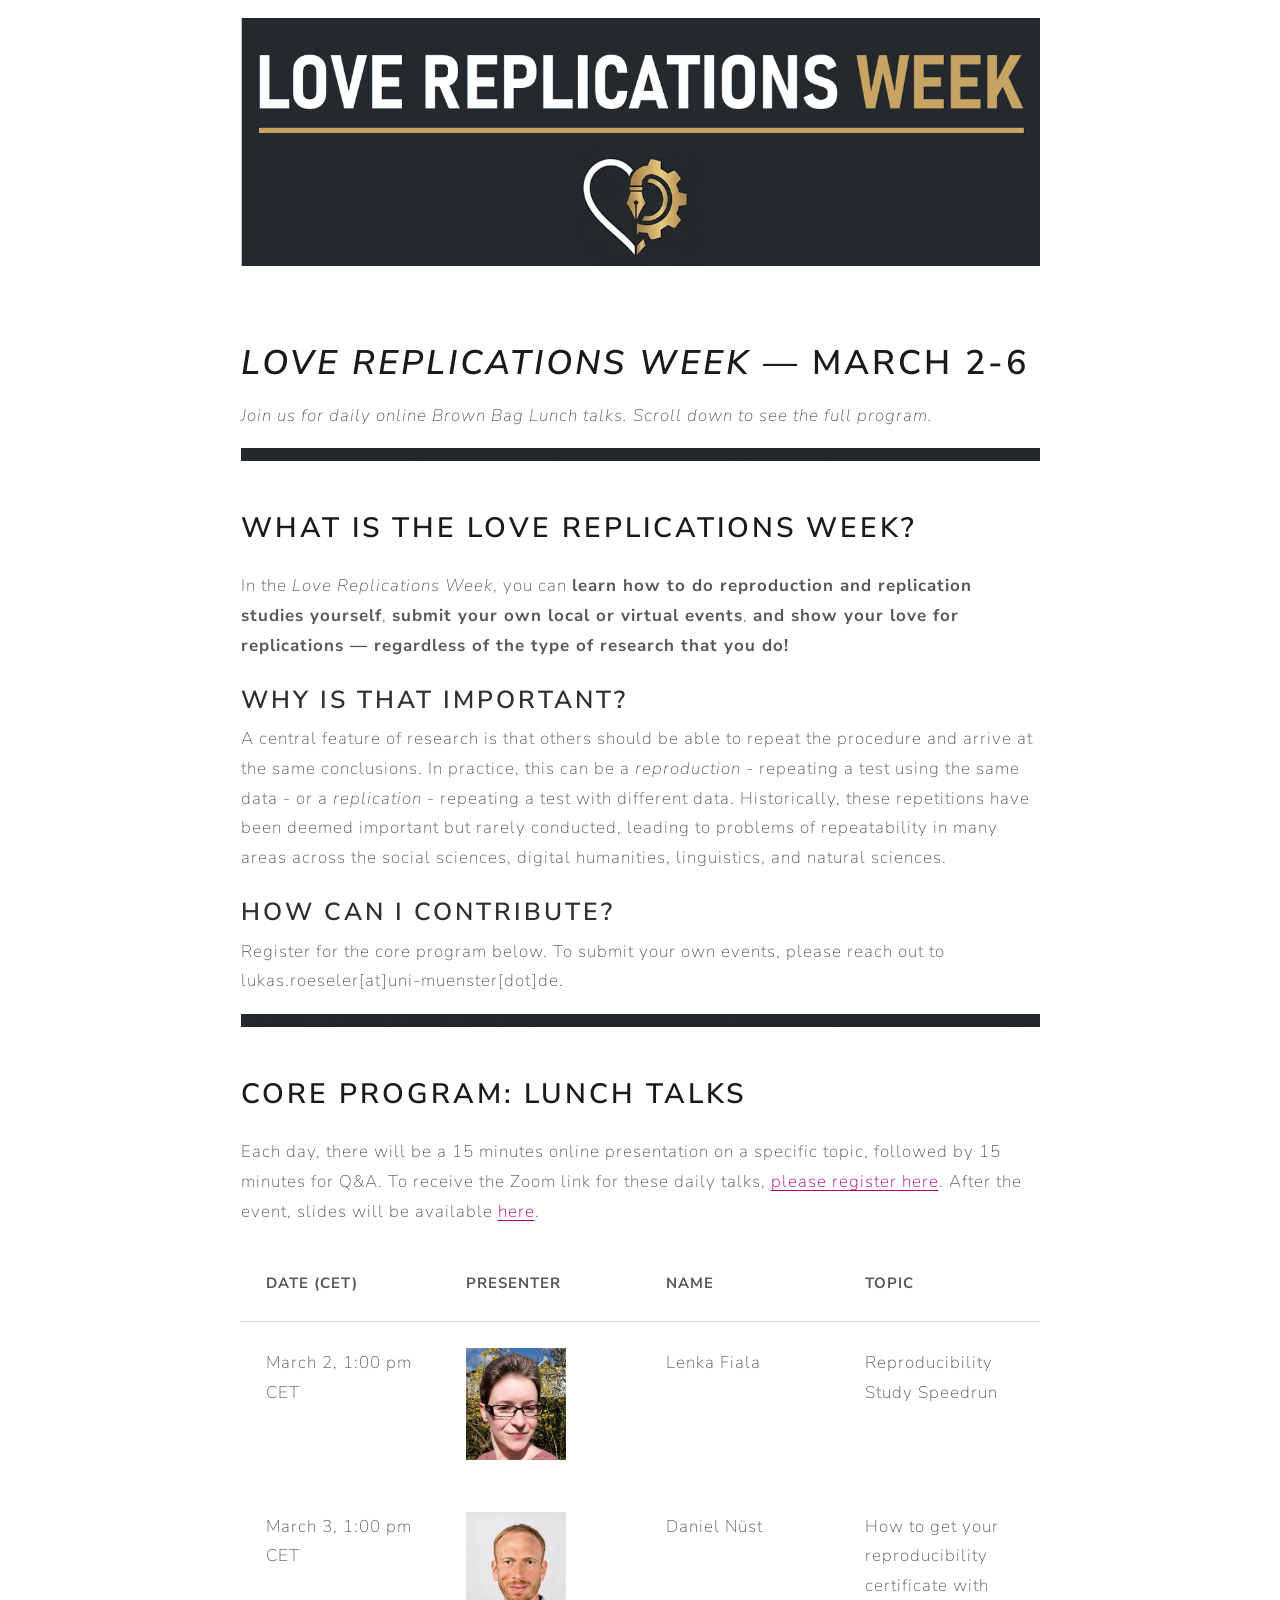
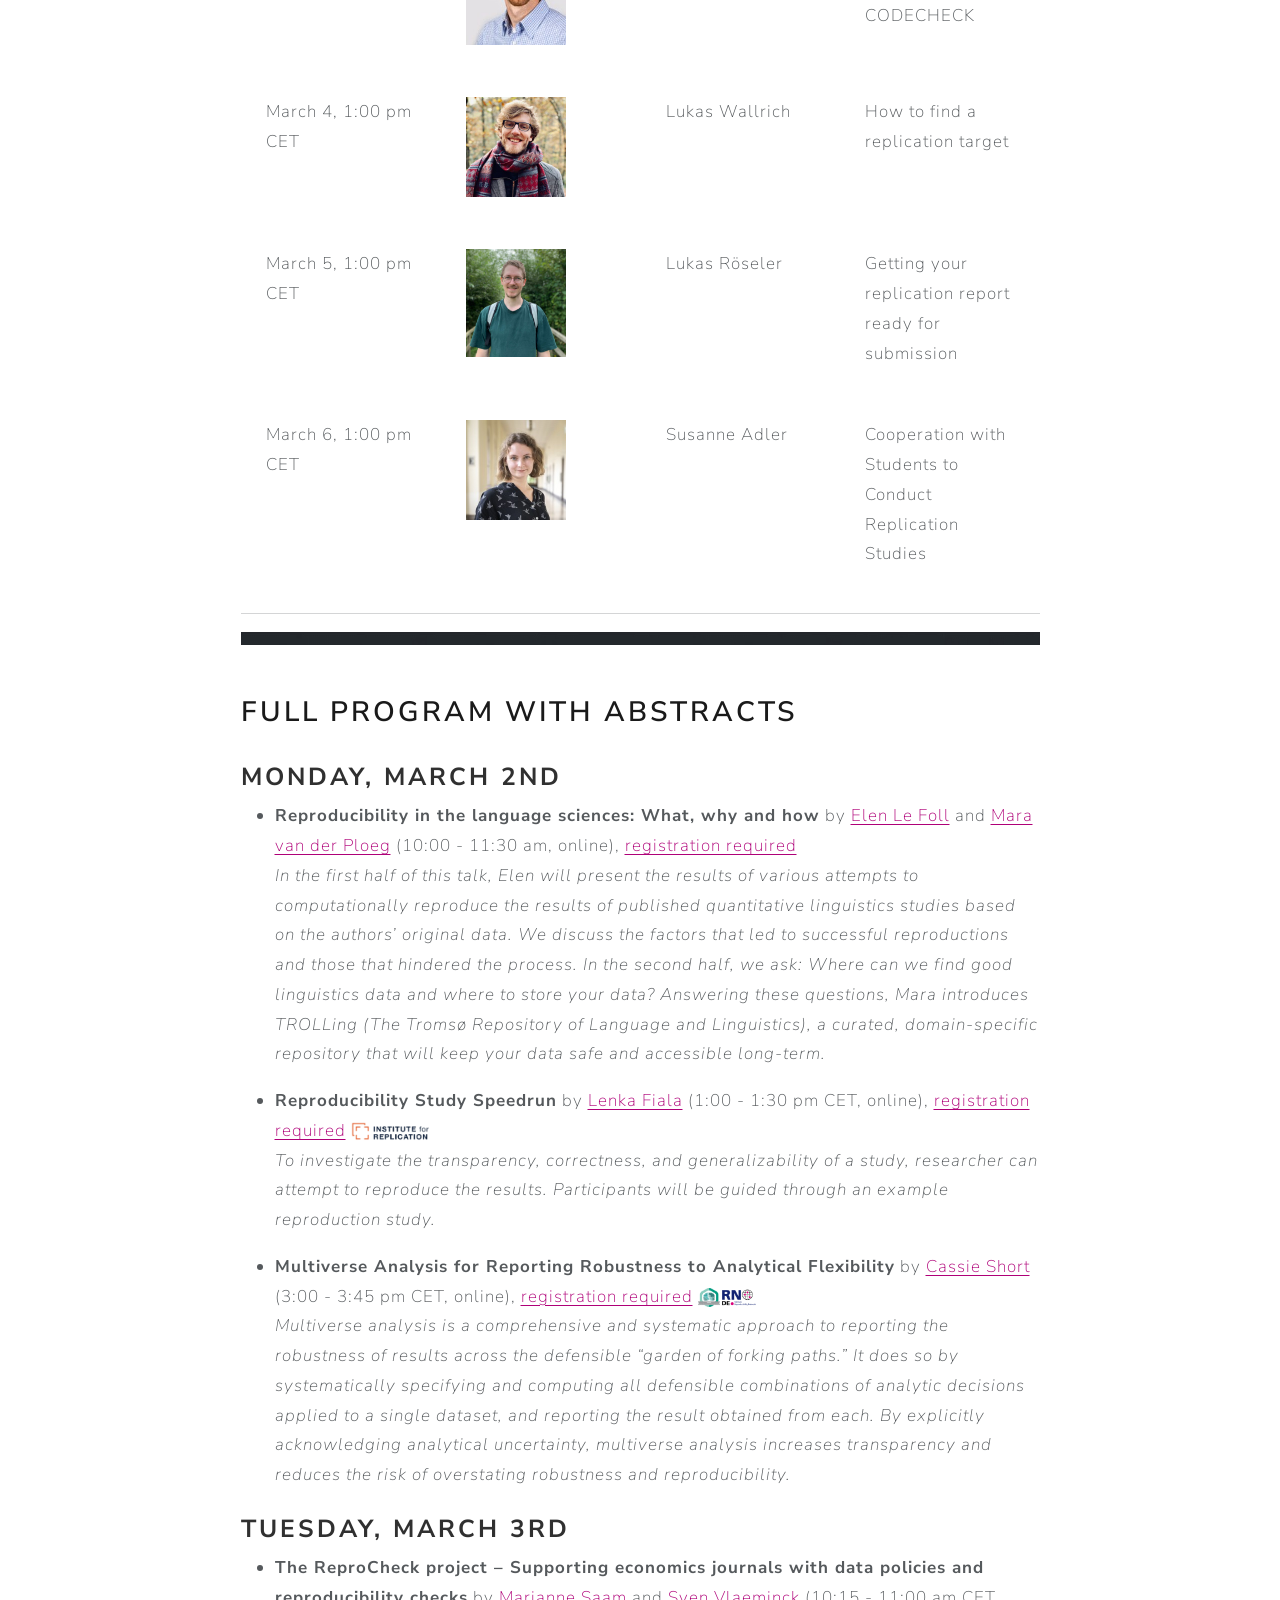
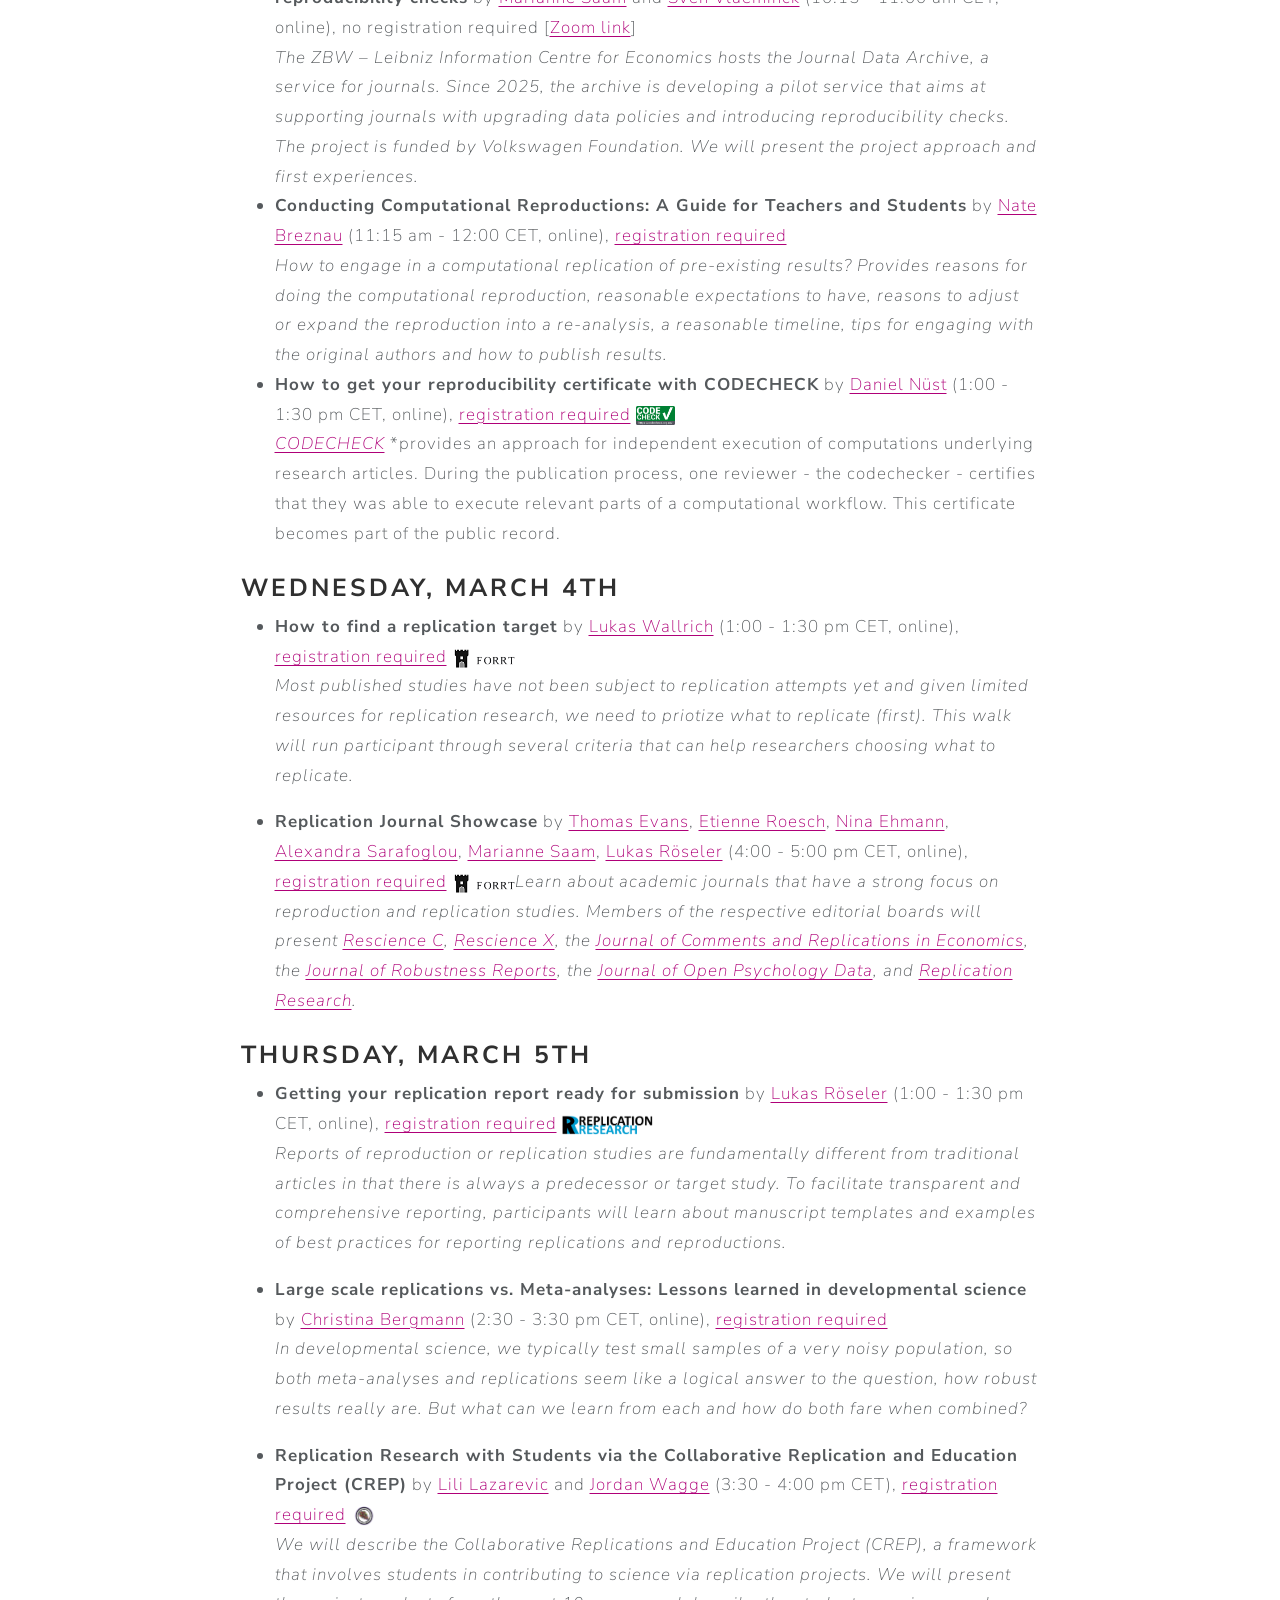
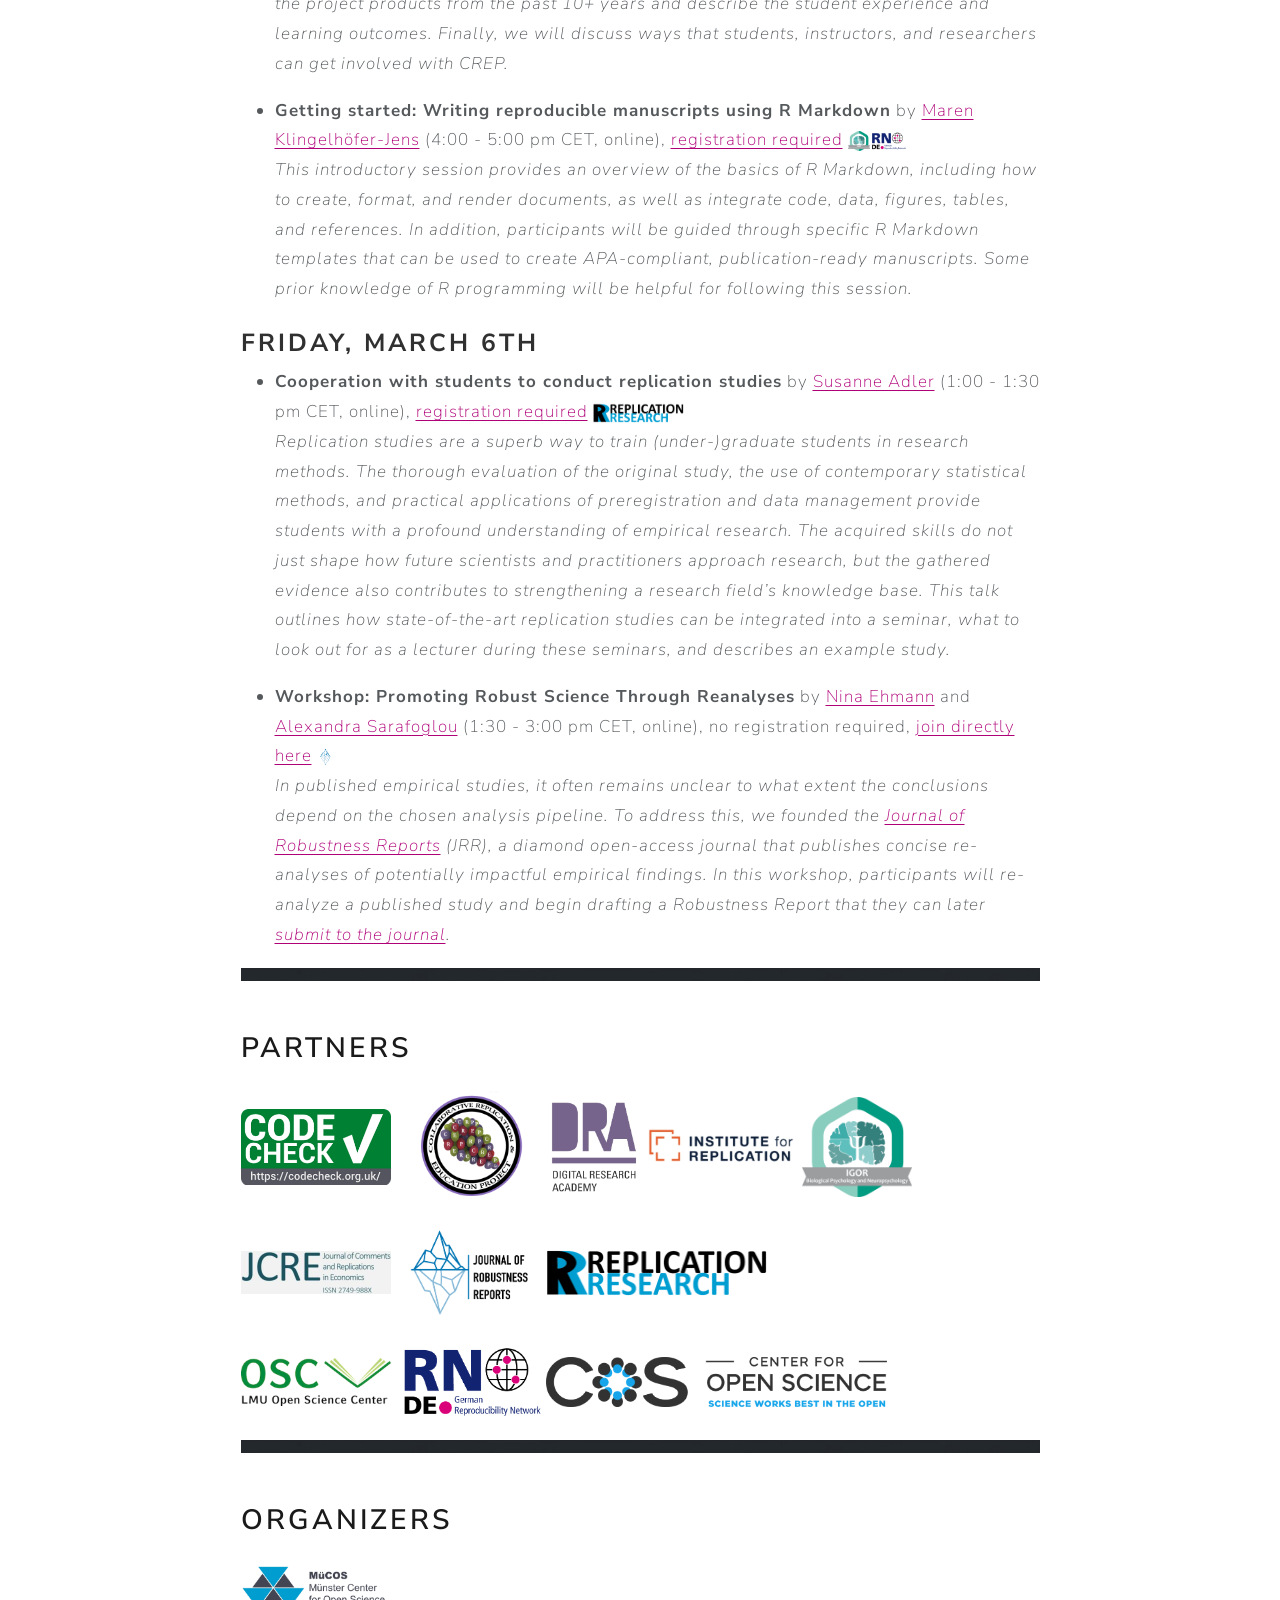
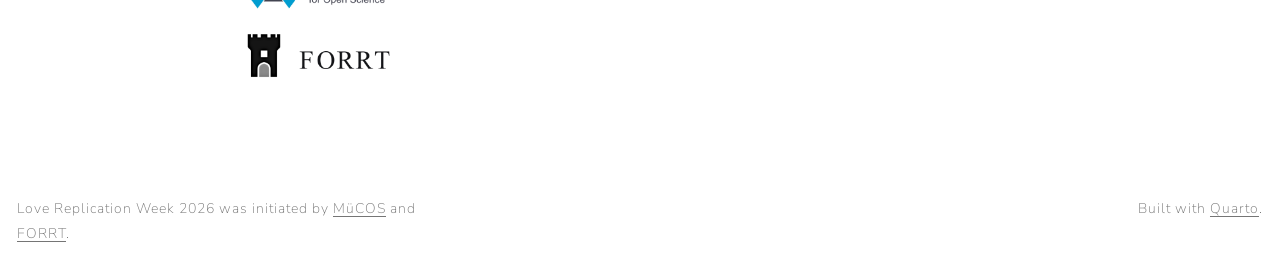
==== commit 9685c240: "added partner" ====
--- a/docs/index.html
+++ b/docs/index.html
@@ -238,7 +238,7 @@
 <div class="logo-stack">
 <section id="partners" class="level2">
 <h2 data-anchor-id="partners">Partners</h2>
-<p><a href="https://codecheck.org.uk"><img src="logos/logo_codecheck.png" class="img-fluid" width="150"></a> <a href="https://www.crep-psych.org"><img src="logos/CREP.png" class="img-fluid" width="150"></a><a href="https://i4replication.org"><img src="logos/logo_i4r.png" class="img-fluid" width="150"></a> <img src="logos/logo_igor.png" class="img-fluid" width="110"></p>
+<p><a href="https://codecheck.org.uk"><img src="logos/logo_codecheck.png" class="img-fluid" width="150"></a> <a href="https://www.crep-psych.org"><img src="logos/CREP.png" class="img-fluid" width="150"></a><a href="https://digital-research.academy"><img src="logos/dra.jpg" class="img-fluid" style="font-size: 11pt;" width="96"></a> <a href="https://i4replication.org"><img src="logos/logo_i4r.png" class="img-fluid" width="150"></a> <img src="logos/logo_igor.png" class="img-fluid" width="110"></p>
 <p><a href="jcr-econ.org"><img src="logos/logo_jcre.jpg" class="img-fluid" width="150"></a> <a href="https://scipost.org/JRobustRep/about"><img src="logos/logo_jrr.png" class="img-fluid" width="150"></a><img src="logos/logo_r2.png" width="222" height="49"></p>
 <p><a href="https://www.osc.uni-muenchen.de/index.html"><img src="logos/lmuosc.png" class="img-fluid" width="150"></a> <a href="https://reproducibilitynetwork.de"><img src="logos/GRN_Logo.png" class="img-fluid" width="150"></a><a href="https://www.cos.io"><img src="images/clipboard-3455304271.png" class="img-fluid" width="341"></a></p>
 <div class="quarto-figure quarto-figure-center">
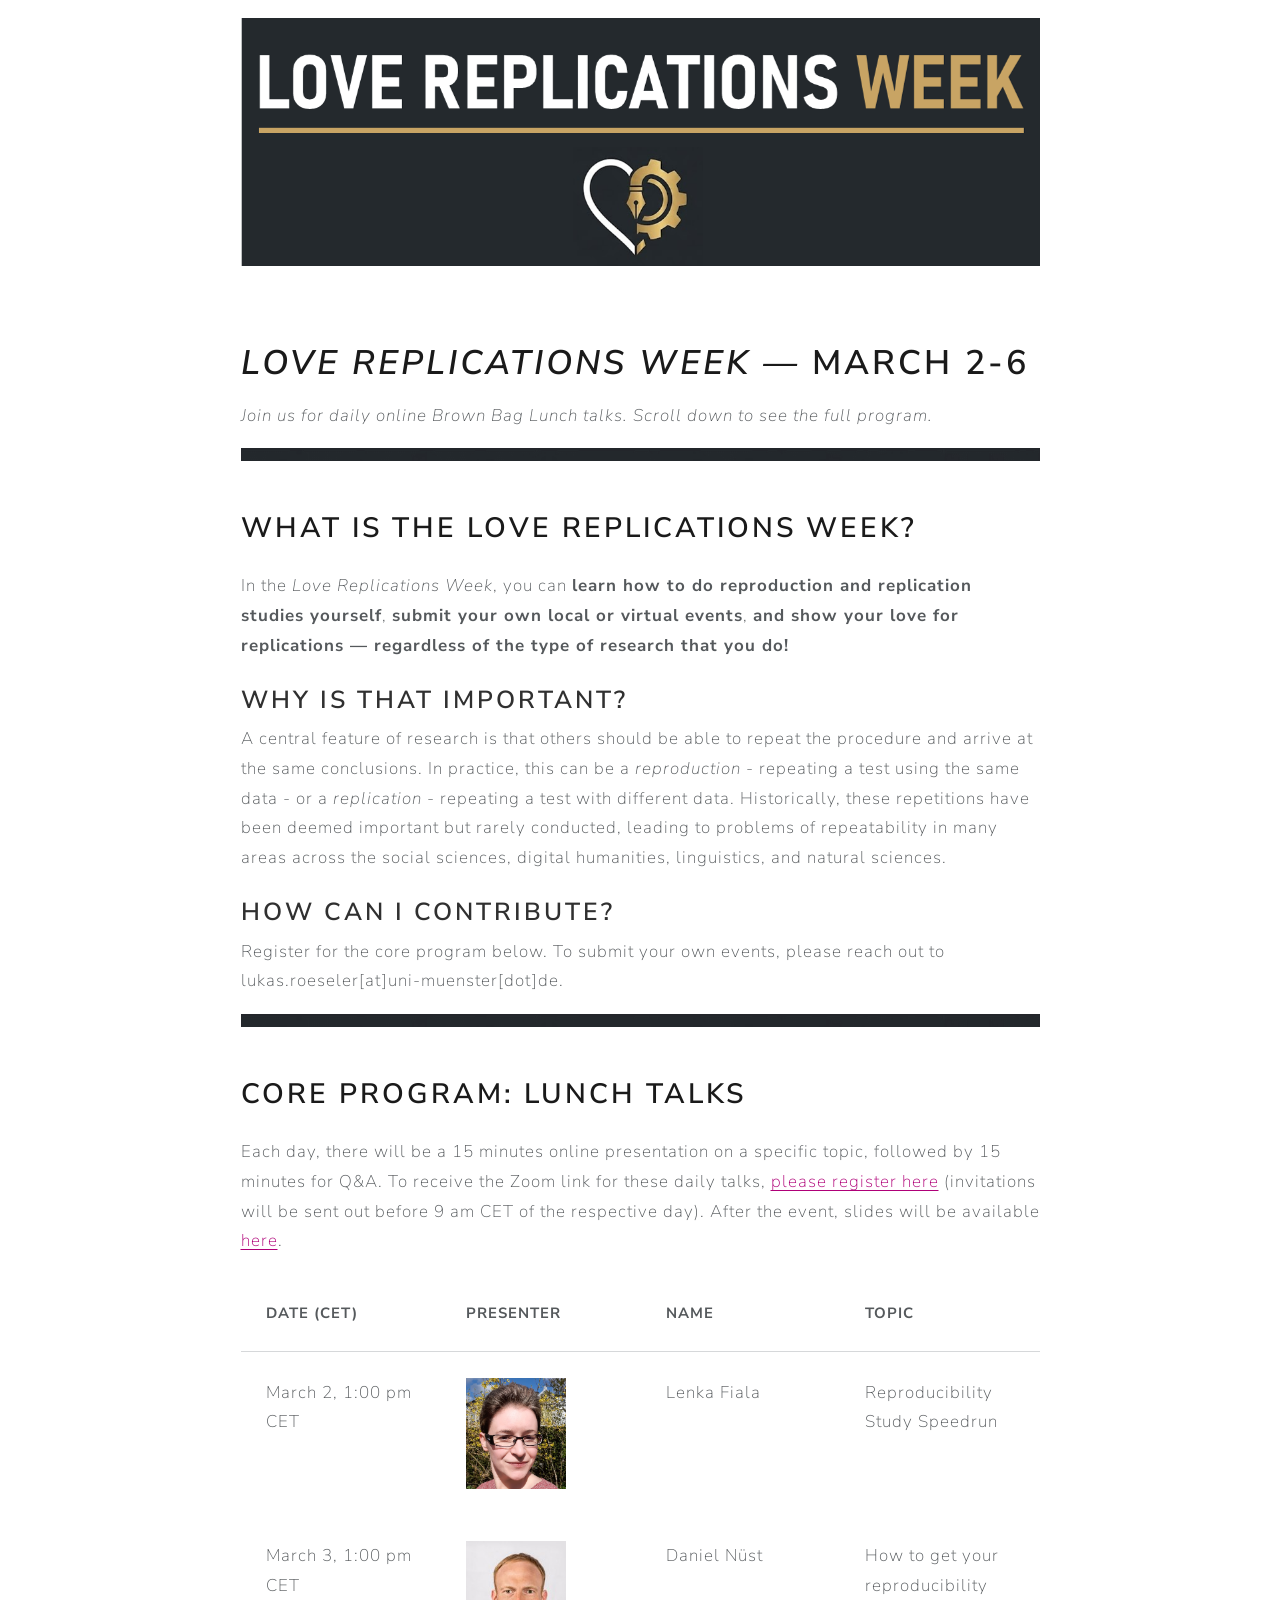
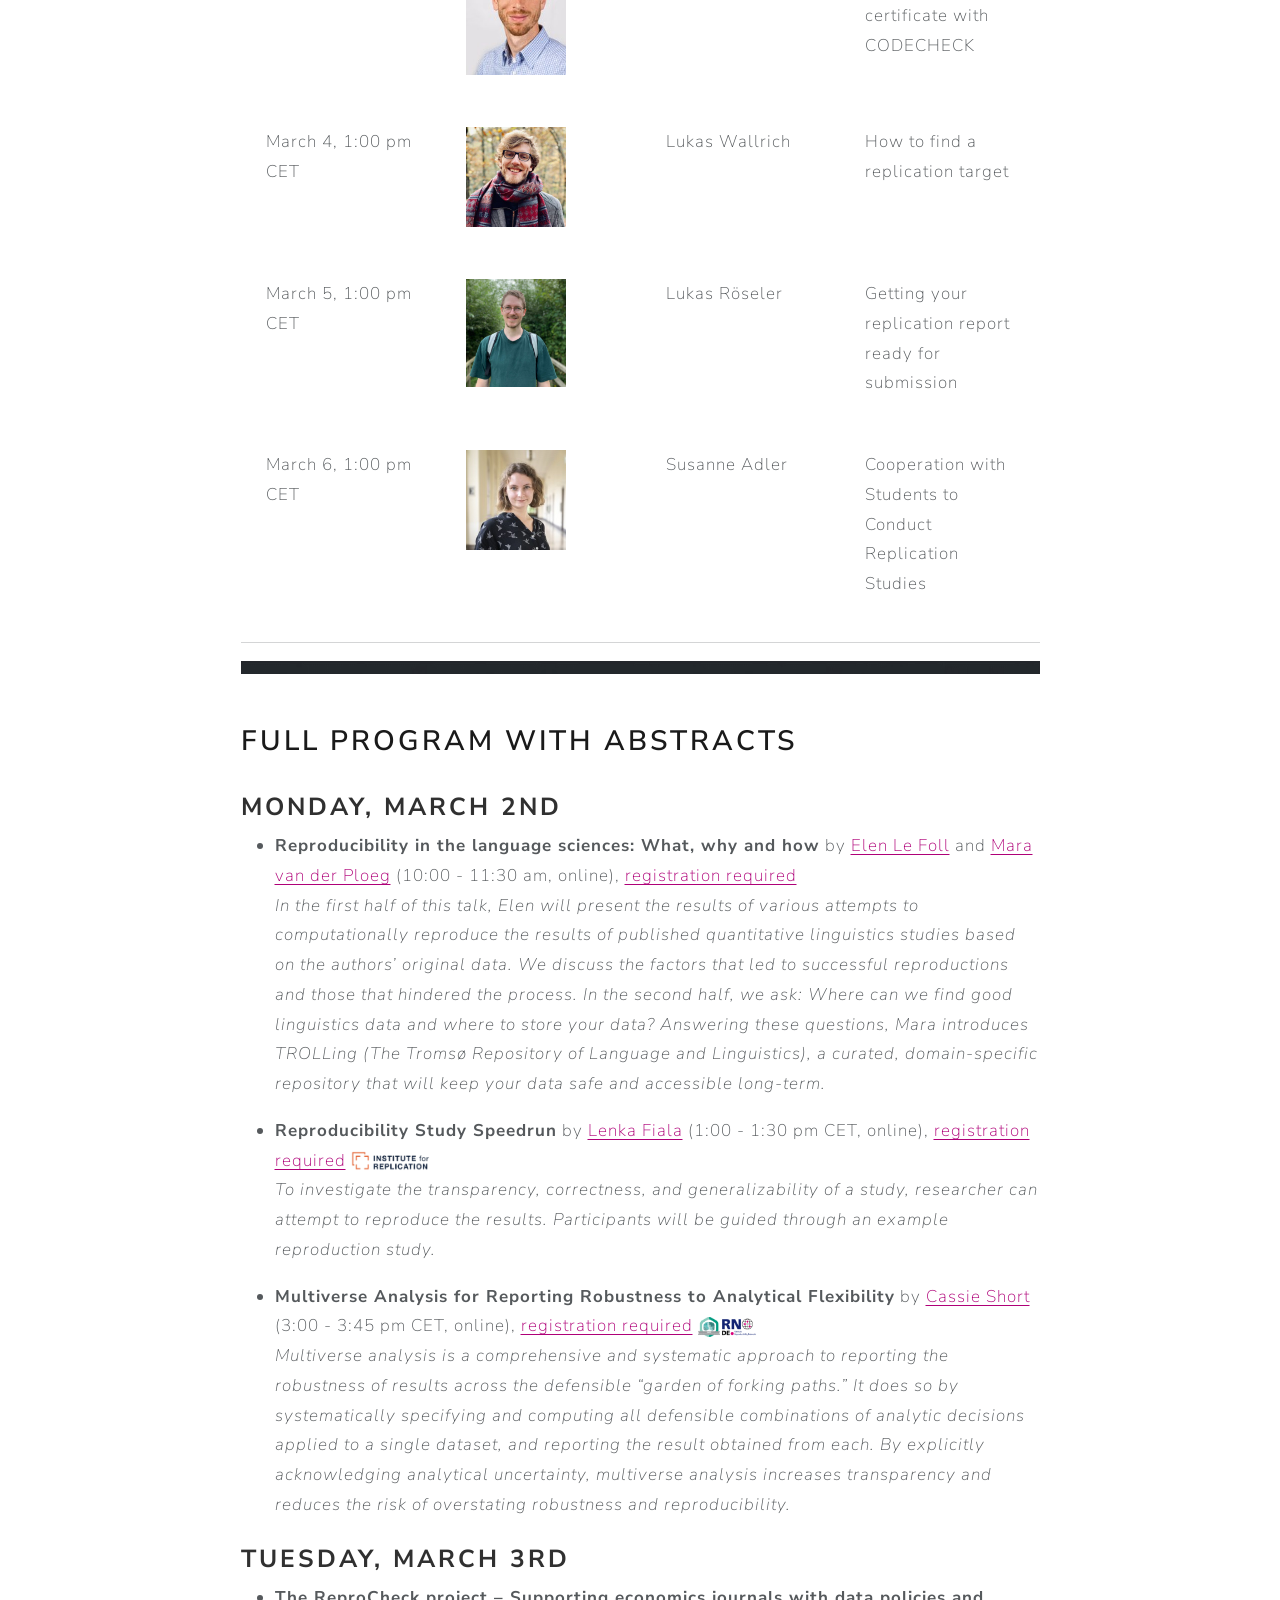
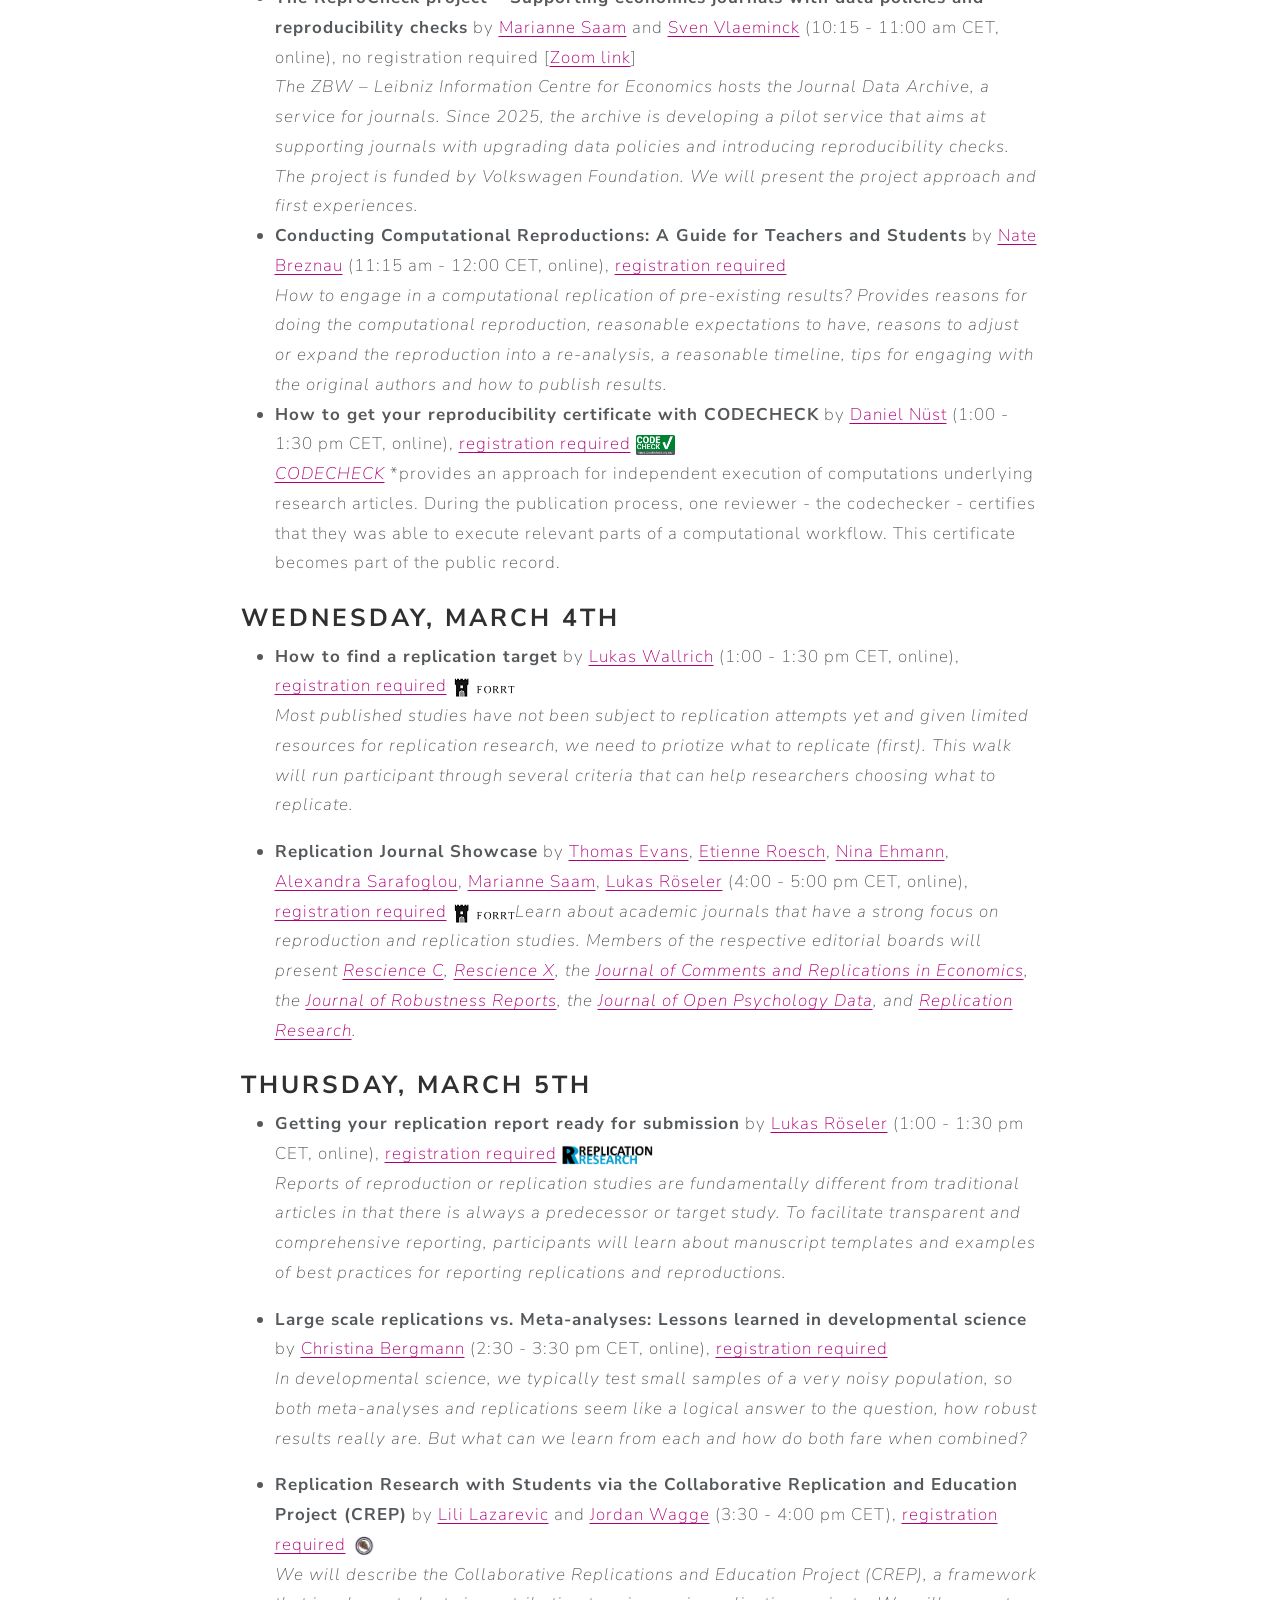
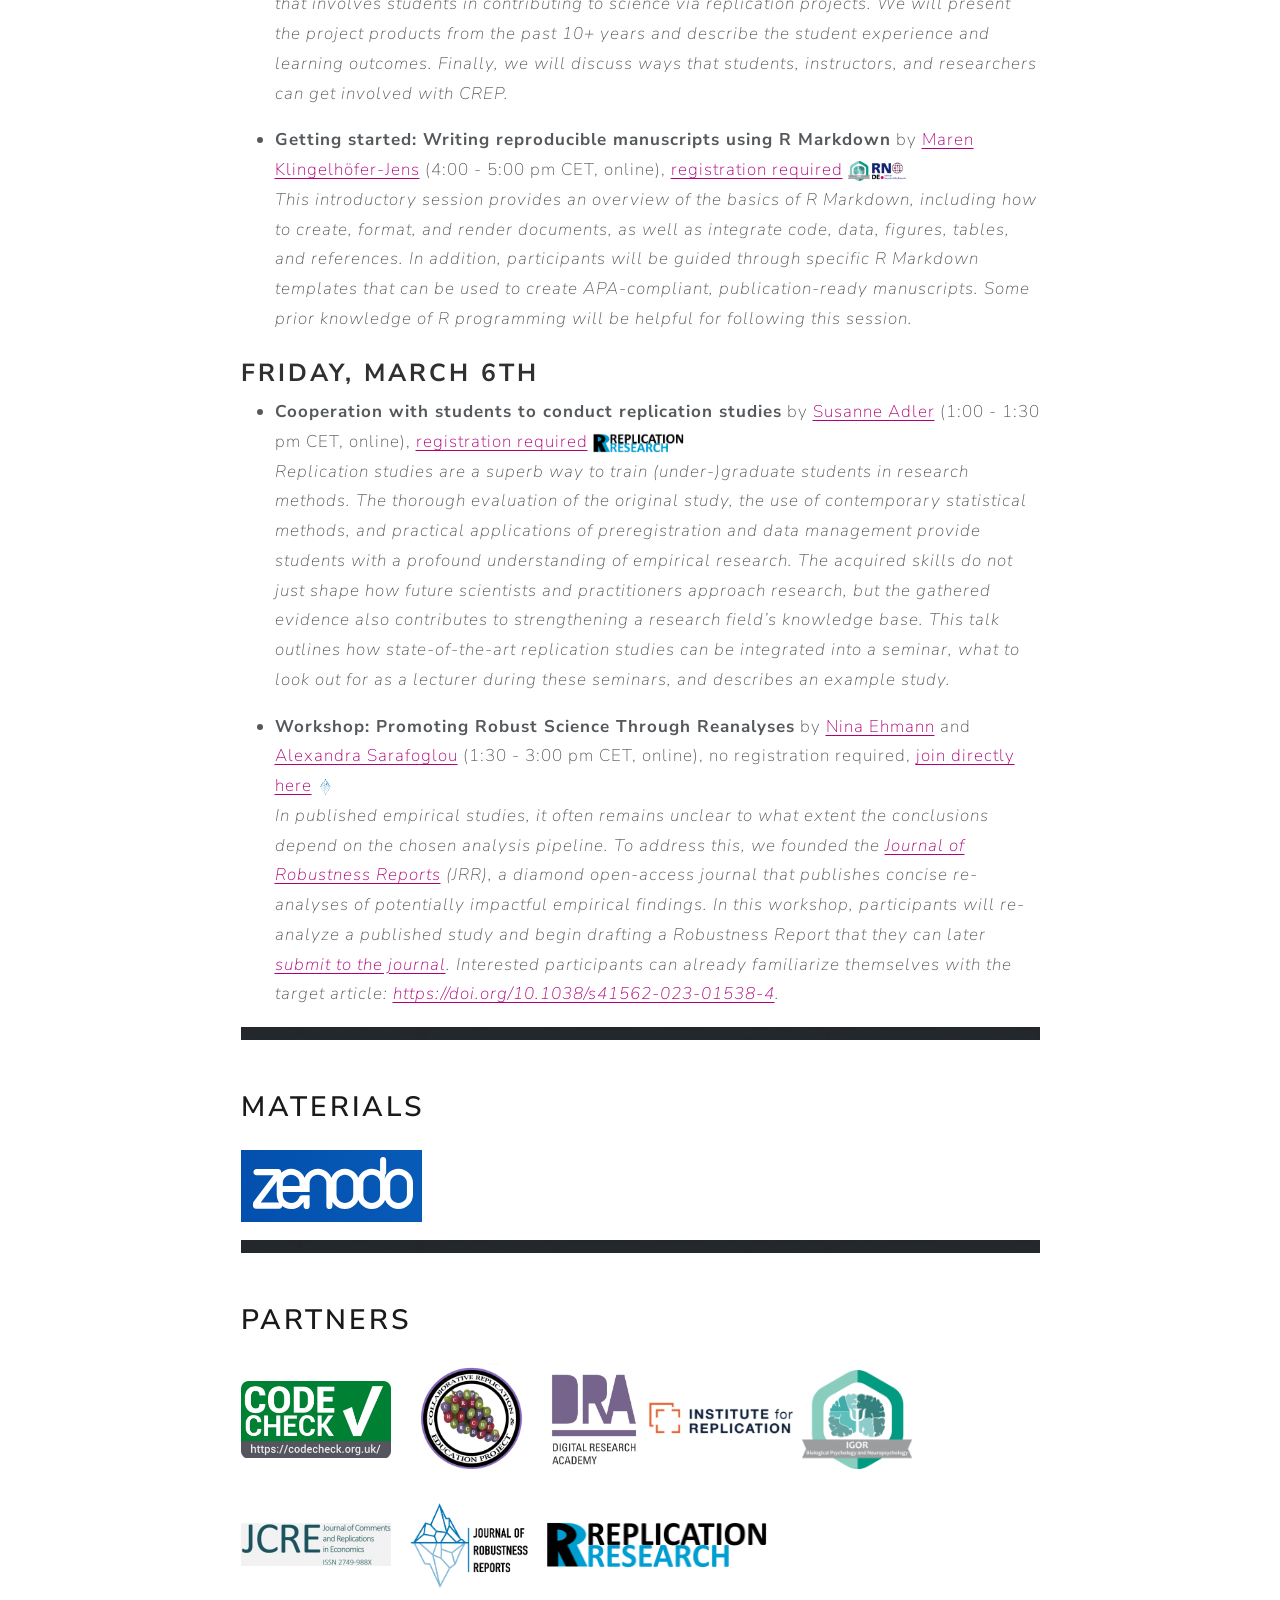
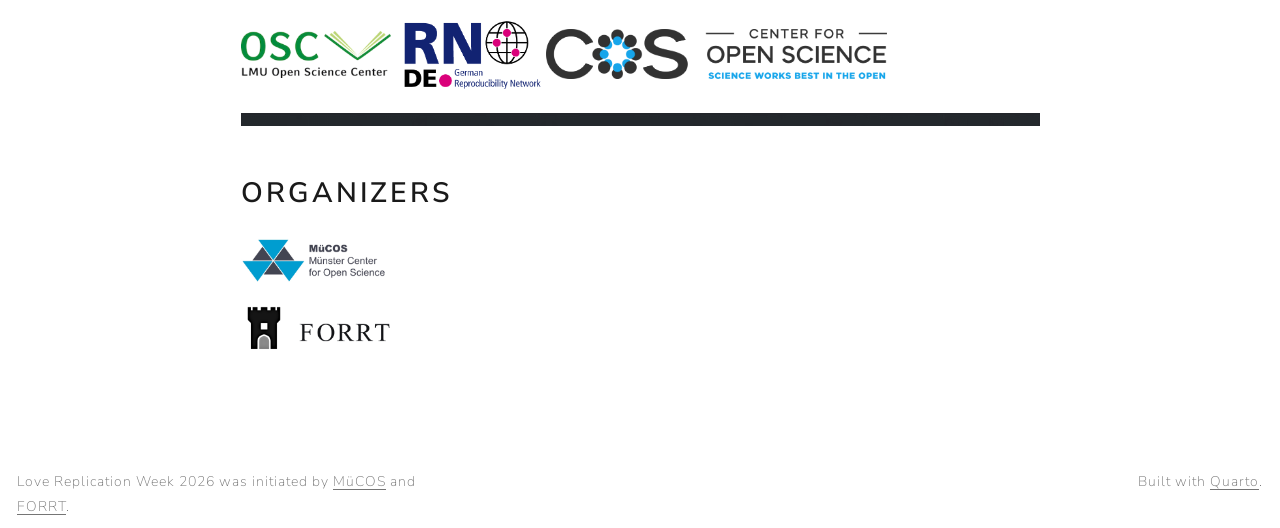
==== commit db1af476: "Added materials and updated description" ====
--- a/docs/index.html
+++ b/docs/index.html
@@ -114,7 +114,7 @@
 </section>
 <section id="core-program-lunch-talks" class="level2">
 <h2 data-anchor-id="core-program-lunch-talks">Core Program: Lunch Talks</h2>
-<p>Each day, there will be a 15 minutes online presentation on a specific topic, followed by 15 minutes for Q&amp;A. To receive the Zoom link for these daily talks, <a href="https://forms.gle/USfxwRmxnAMMnjow9">please register here</a>. After the event, slides will be available <a href="https://zenodo.org/communities/lrw/records?q=&amp;l=list&amp;p=1&amp;s=10&amp;sort=newest">here</a>.</p>
+<p>Each day, there will be a 15 minutes online presentation on a specific topic, followed by 15 minutes for Q&amp;A. To receive the Zoom link for these daily talks, <a href="https://forms.gle/USfxwRmxnAMMnjow9">please register here</a> (invitations will be sent out before 9 am CET of the respective day). After the event, slides will be available <a href="#0">here</a>.</p>
 <table class="caption-top table">
 <colgroup>
 <col style="width: 25%">
@@ -226,7 +226,7 @@
 <li><p><strong>Cooperation with students to conduct replication studies</strong> by <a href="https://linktr.ee/susanneadler">Susanne Adler</a> (1:00 - 1:30 pm CET, online), <a href="https://forms.gle/USfxwRmxnAMMnjow9">registration required</a> <img src="logos/logo_r2.png" style="font-size: 11pt;" width="91" height="20"><br>
 <em>Replication studies are a superb way to train (under-)graduate students in research methods. The thorough evaluation of the original study, the use of contemporary statistical methods, and practical applications of preregistration and data management provide students with a profound understanding of empirical research. The acquired skills do not just shape how future scientists and practitioners approach research, but the gathered evidence also contributes to strengthening a research field’s knowledge base. This talk outlines how state-of-the-art replication studies can be integrated into a seminar, what to look out for as a lecturer during these seminars, and describes an example study.</em></p></li>
 <li><p><strong>Workshop: Promoting Robust Science Through Reanalyses</strong> by <a href="https://www.linkedin.com/in/ninaehmann/">Nina Ehmann</a> and <a href="https://www.linkedin.com/in/asarafoglou/">Alexandra Sarafoglou</a> (1:30 - 3:00 pm CET, online), no registration required, <a href="https://uva-live.zoom.us/j/67572089628">join directly here</a> <img src="logos/logo2_jrr.png" class="img-fluid" width="17"><br>
-<em>In published empirical studies, it often remains unclear to what extent the conclusions depend on the chosen analysis pipeline. To address this, we founded the <a href="https://www.journalofrobustnessreports.org/">Journal of Robustness Reports</a> (JRR), a diamond open-access journal that publishes concise re-analyses of potentially impactful empirical findings. In this workshop, participants will re-analyze a published study and begin drafting a Robustness Report that they can later <a href="https://scipost.org/JRobustRep">submit to the journal</a>.</em></p></li>
+<em>In published empirical studies, it often remains unclear to what extent the conclusions depend on the chosen analysis pipeline. To address this, we founded the <a href="https://www.journalofrobustnessreports.org/">Journal of Robustness Reports</a> (JRR), a diamond open-access journal that publishes concise re-analyses of potentially impactful empirical findings. In this workshop, participants will re-analyze a published study and begin drafting a Robustness Report that they can later <a href="https://scipost.org/JRobustRep">submit to the journal</a>. Interested participants can already familiarize themselves with the target article: <a href="https://doi.org/10.1038/s41562-023-01538-4" class="uri">https://doi.org/10.1038/s41562-023-01538-4</a>.</em></p></li>
 </ul>
 <div class="quarto-figure quarto-figure-center">
 <figure class="figure">
@@ -235,7 +235,15 @@
 </div>
 </section>
 </section>
-<div class="logo-stack">
+<section id="materials" class="level2 logo-stack">
+<h2 data-anchor-id="materials">Materials</h2>
+</section>
+<p><a href="https://zenodo.org/communities/lrw/records?q=&amp;l=list&amp;p=1&amp;s=10&amp;sort=newest"><img src="images/clipboard-3744429647.png" class="img-fluid"></a></p>
+<div class="quarto-figure quarto-figure-center">
+<figure class="figure">
+<p><img src="images/bar.png" class="img-fluid quarto-figure quarto-figure-center figure-img"></p>
+</figure>
+</div>
 <section id="partners" class="level2">
 <h2 data-anchor-id="partners">Partners</h2>
 <p><a href="https://codecheck.org.uk"><img src="logos/logo_codecheck.png" class="img-fluid" width="150"></a> <a href="https://www.crep-psych.org"><img src="logos/CREP.png" class="img-fluid" width="150"></a><a href="https://digital-research.academy"><img src="logos/dra.jpg" class="img-fluid" style="font-size: 11pt;" width="96"></a> <a href="https://i4replication.org"><img src="logos/logo_i4r.png" class="img-fluid" width="150"></a> <img src="logos/logo_igor.png" class="img-fluid" width="110"></p>
@@ -251,10 +259,9 @@
 <h2 data-anchor-id="organizers">Organizers</h2>
 <p><a href="https://www.uni-muenster.de/MueCOS/en/index.html"><img src="logos/logo_mücos.png" class="img-fluid" width="150"></a></p>
 <p><a href="https://forrt.org"><img src="logos/logo_forrt.png" class="img-fluid" width="150"></a></p>
-</section>
-</div>
-
-
+
+
+</section>
 </section>
 </main> 
   </div>
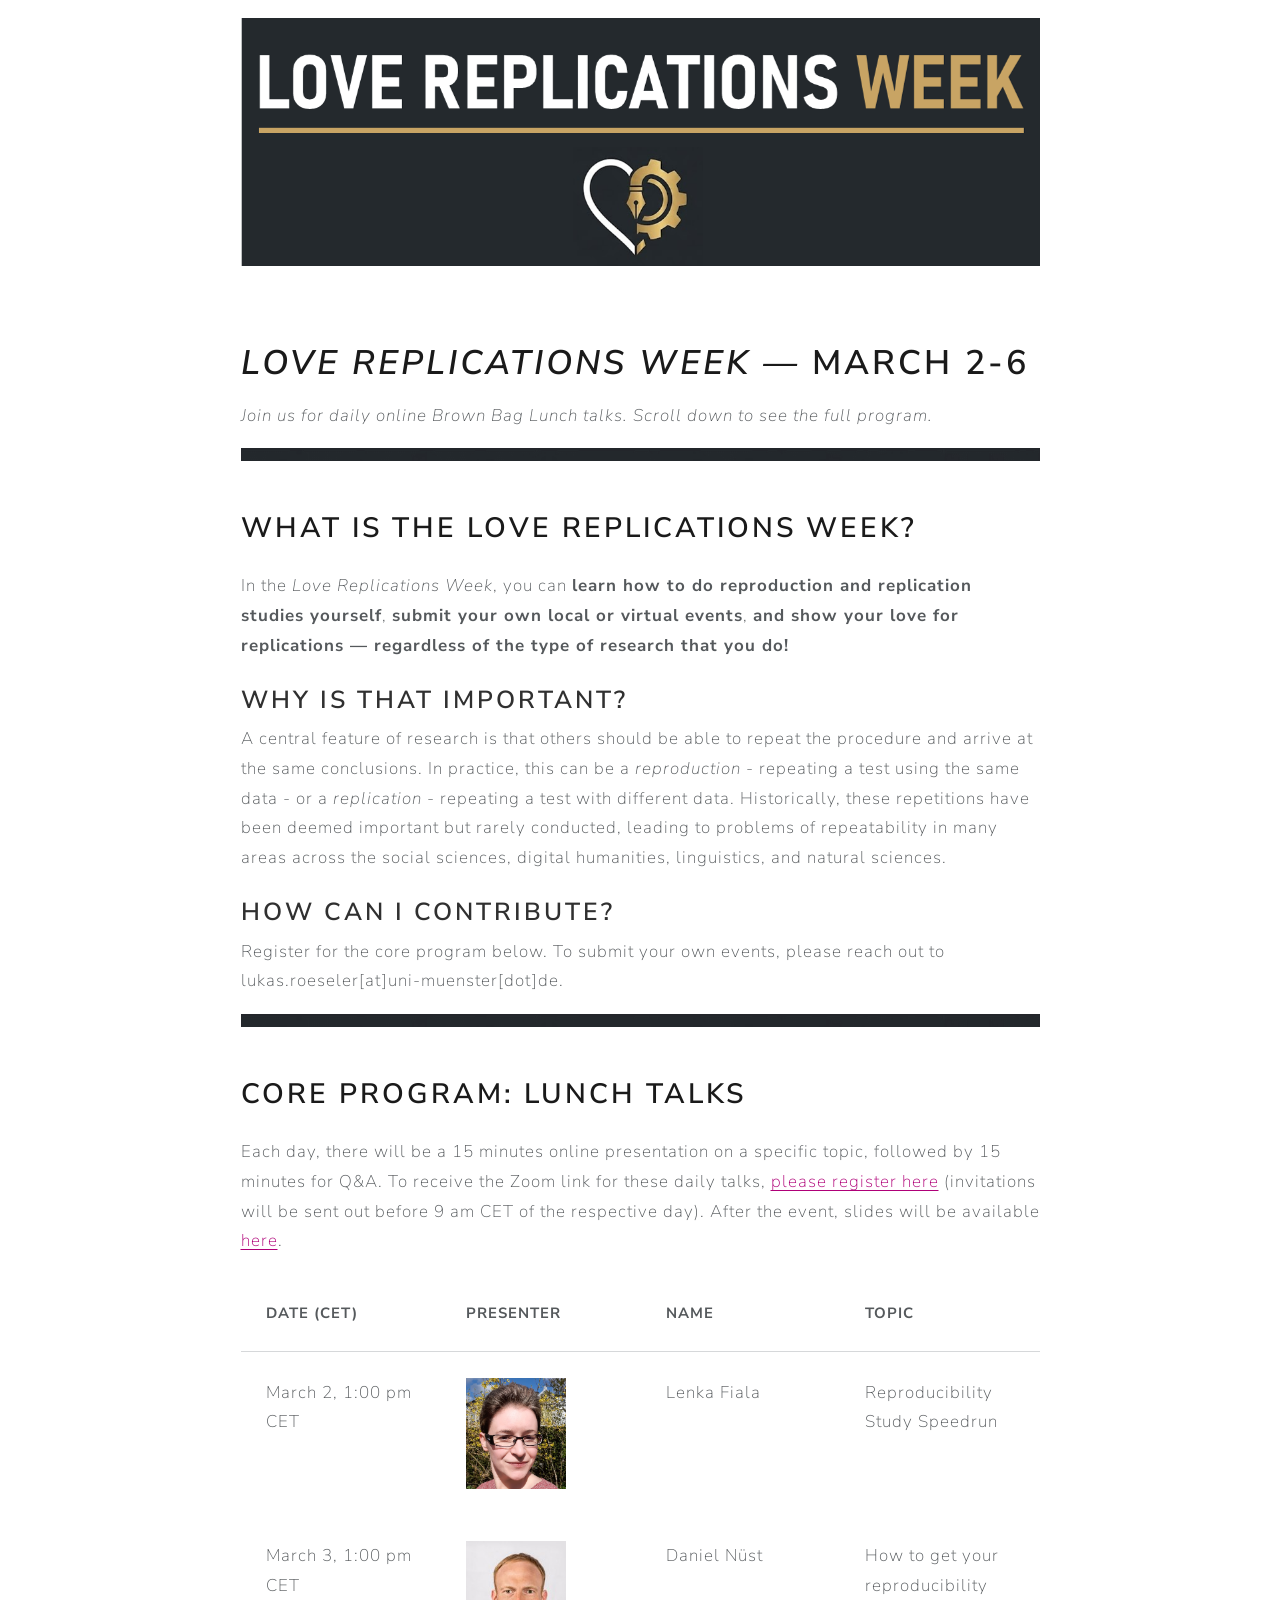
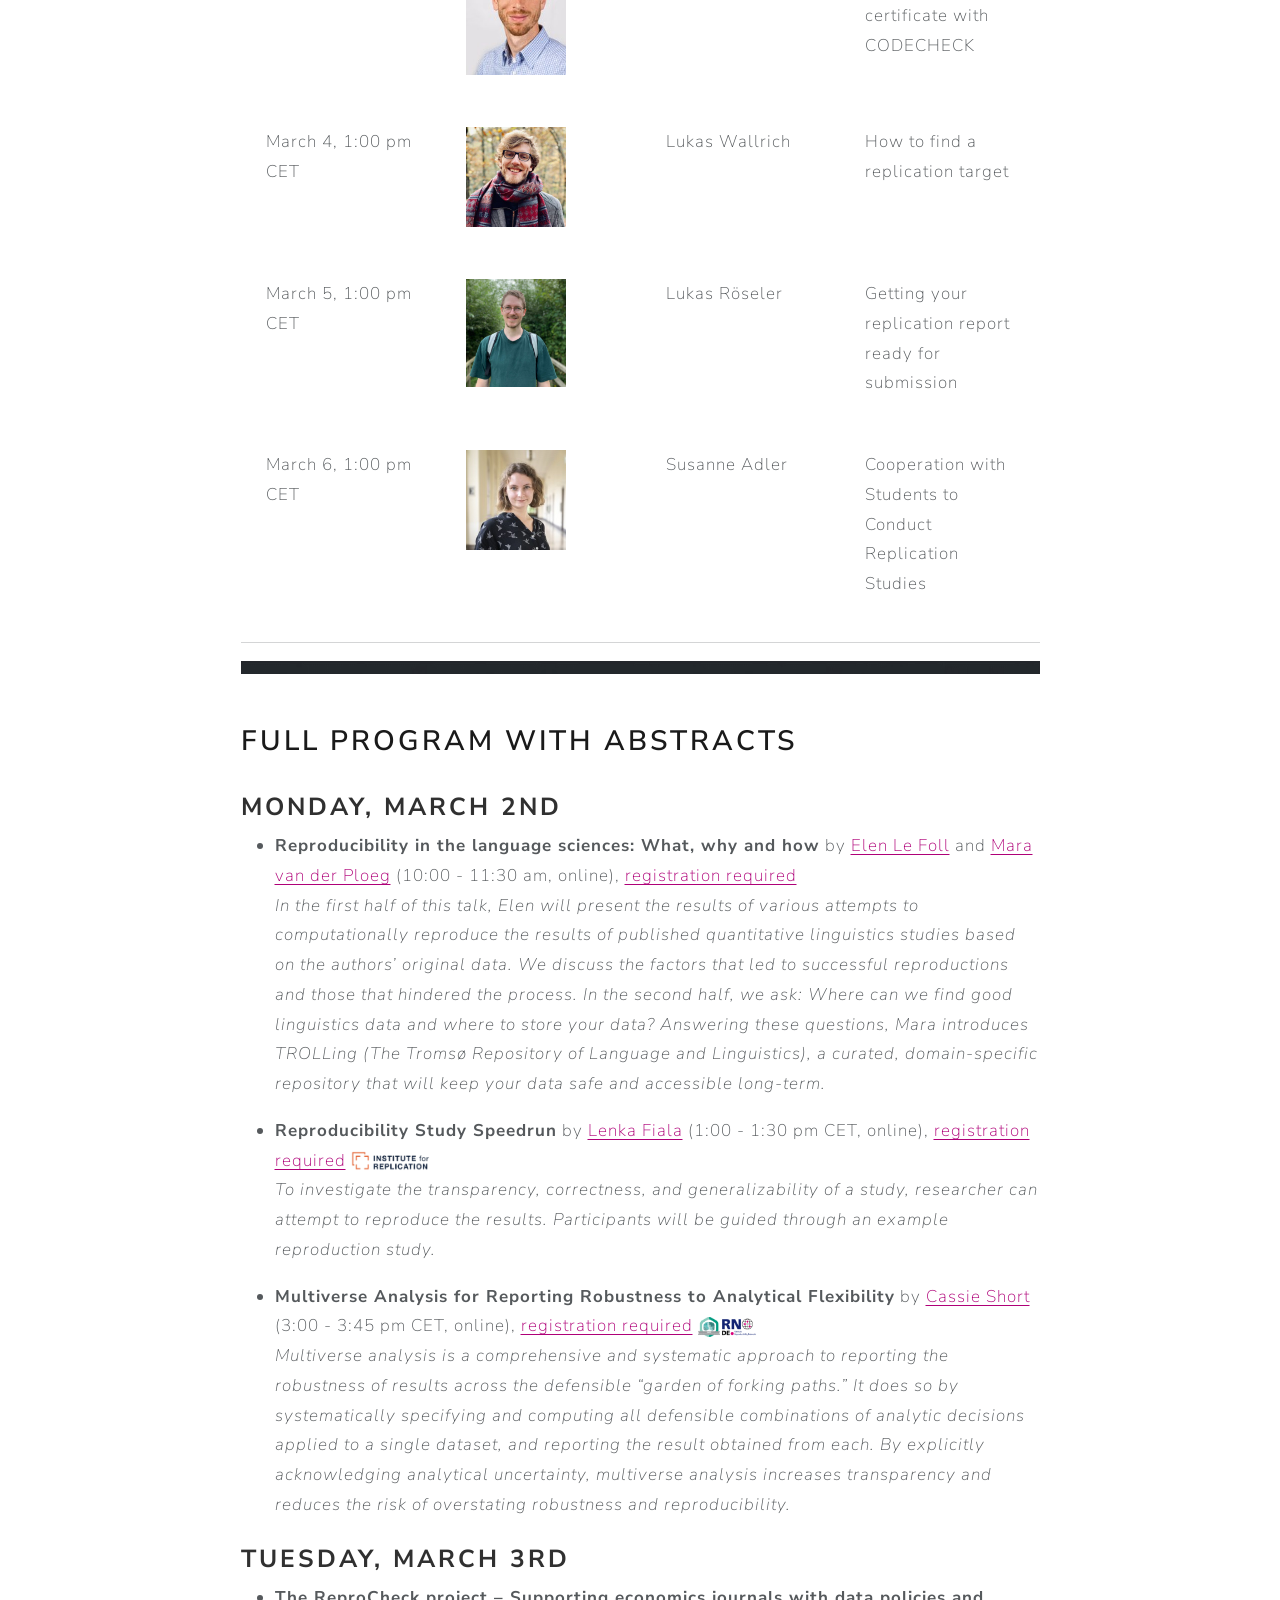
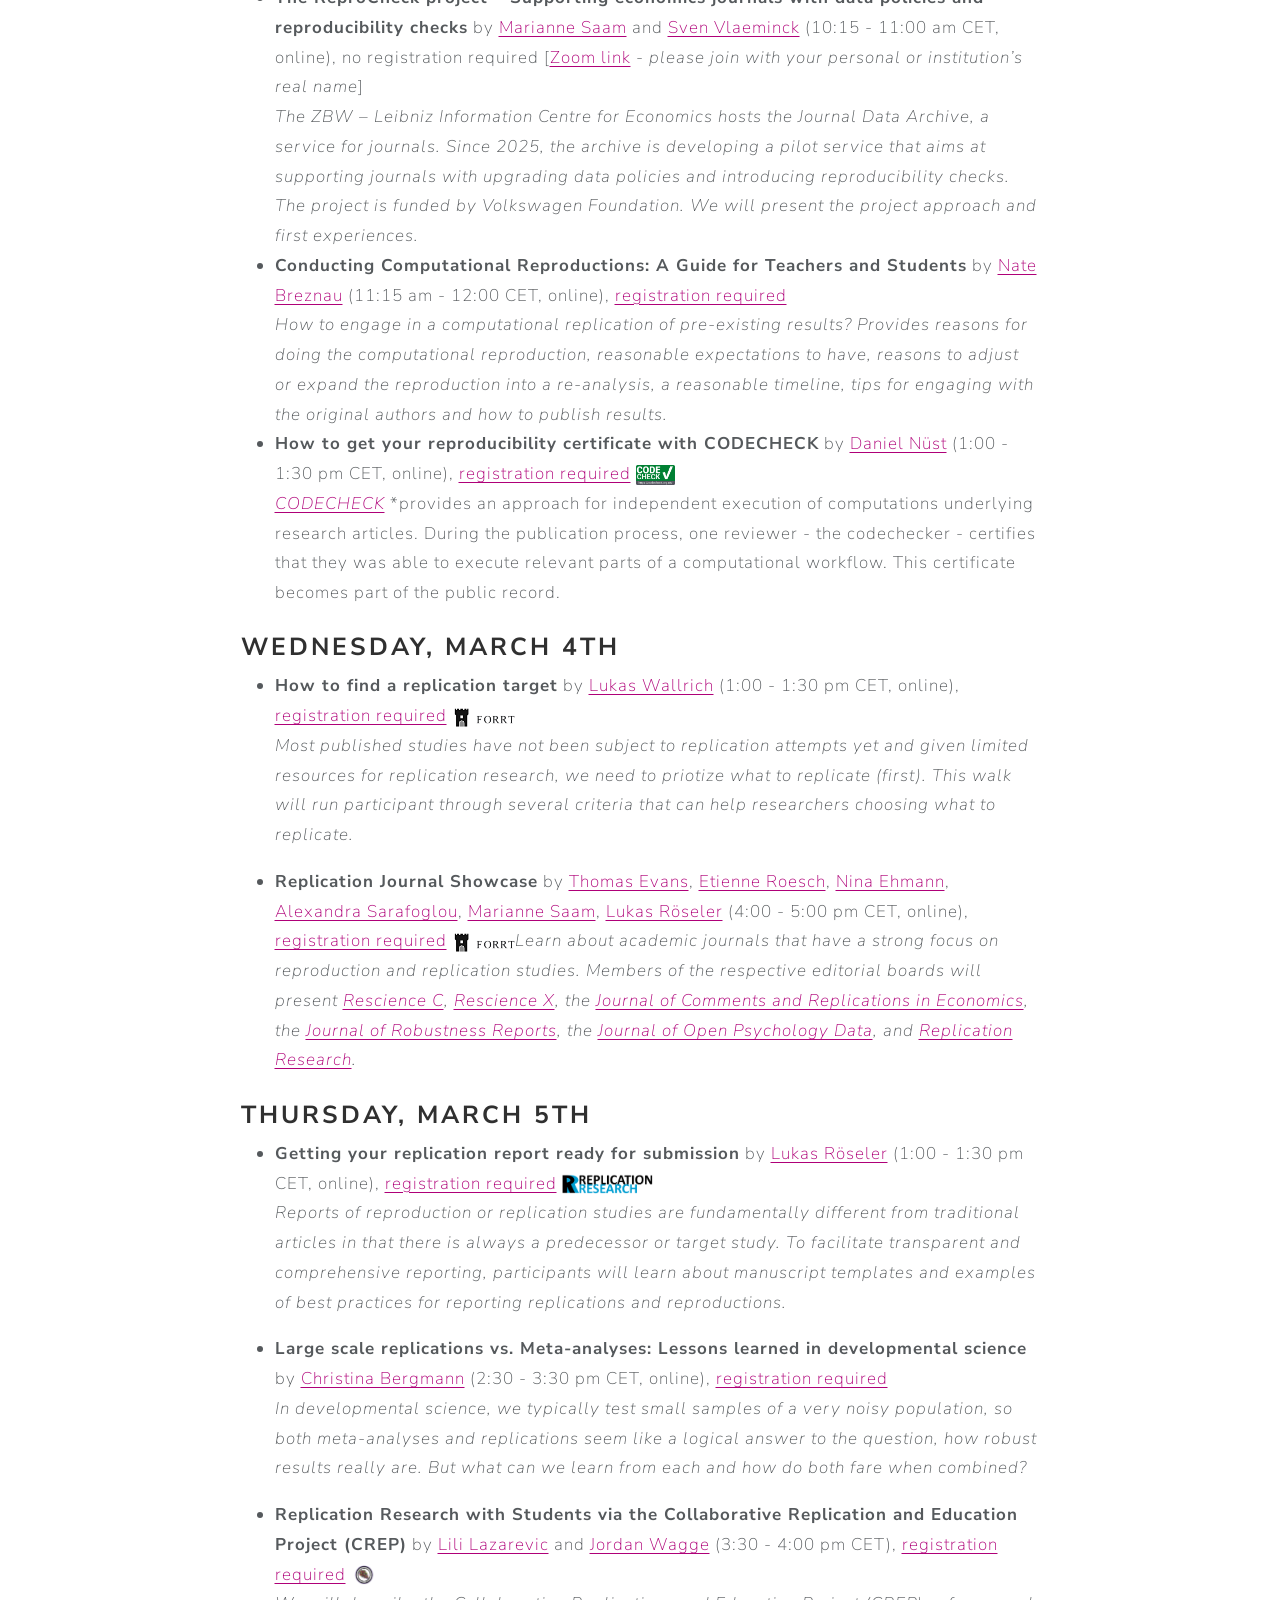
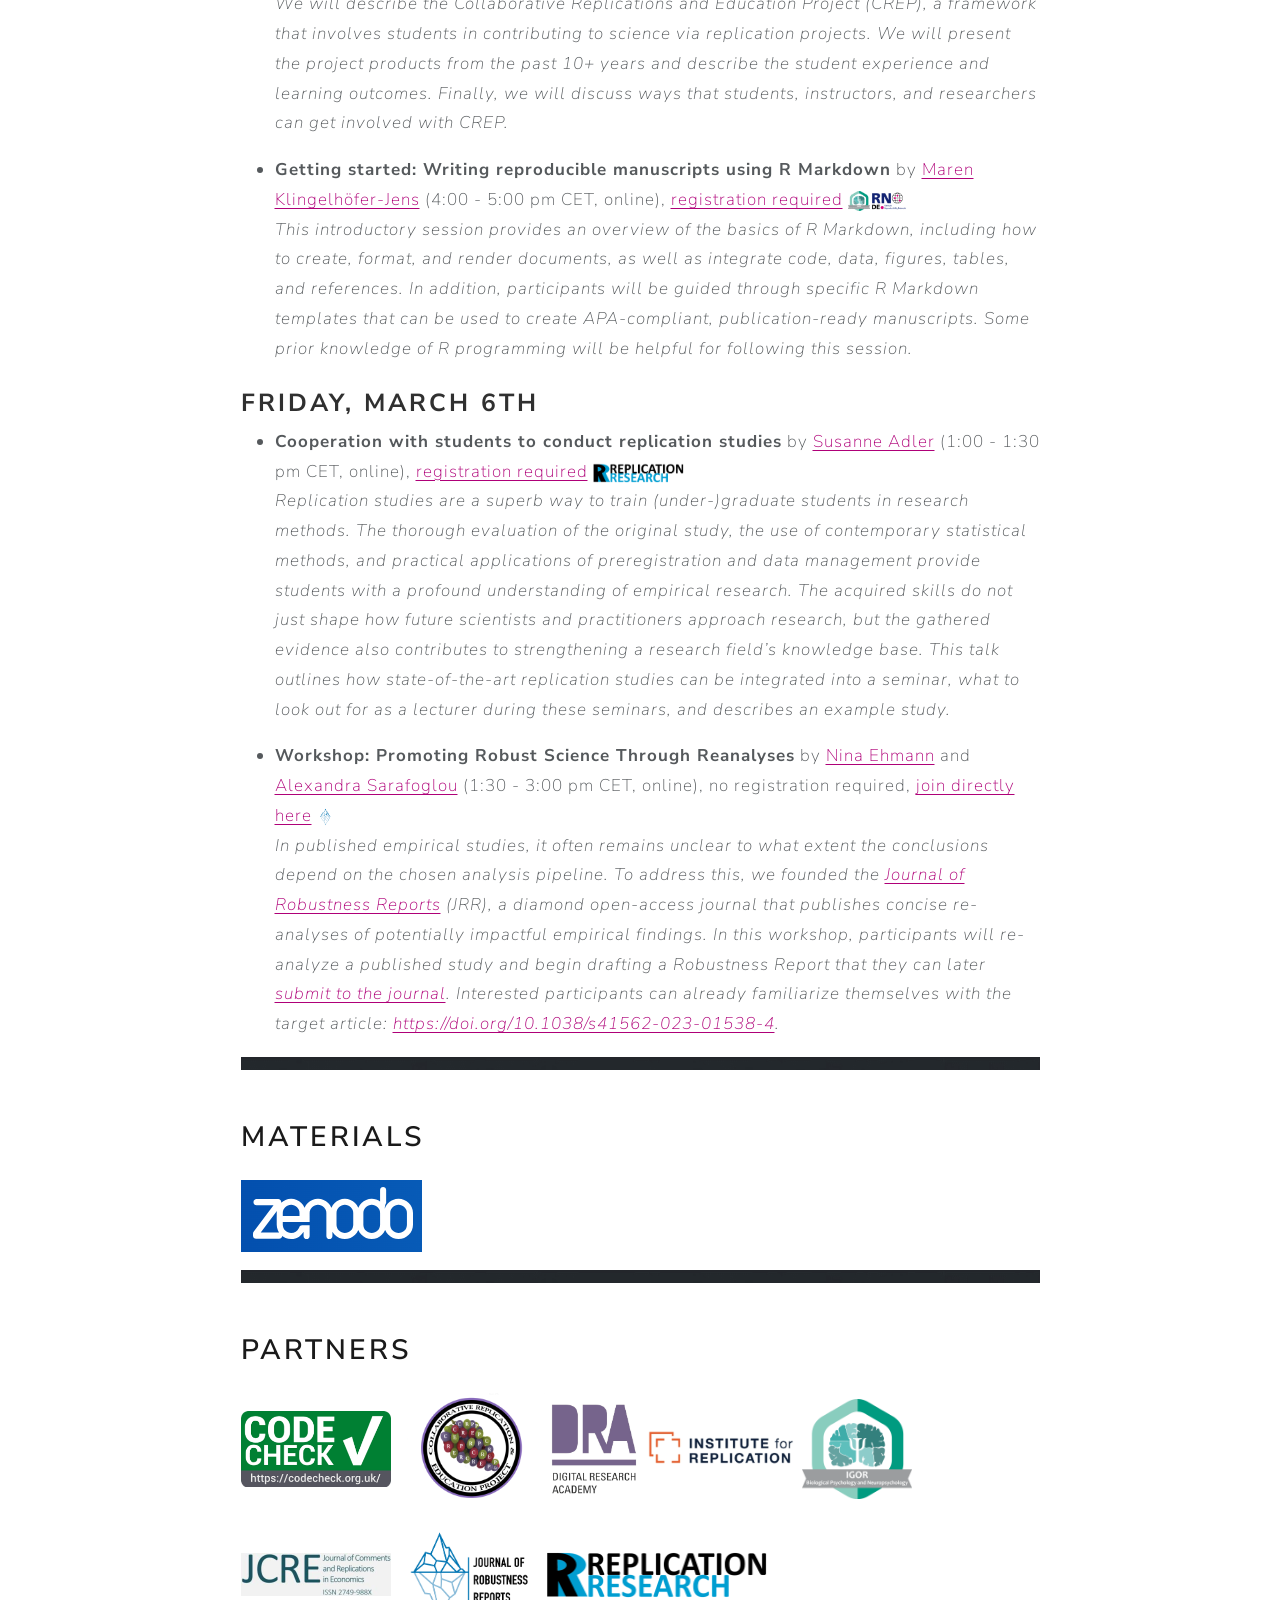
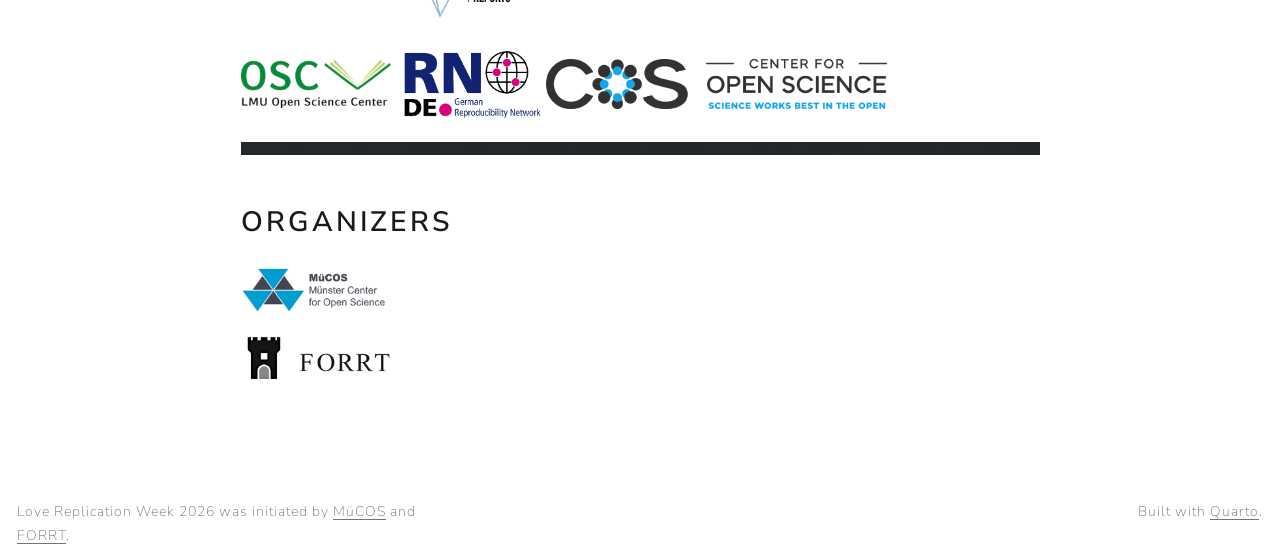
==== commit 637c2037: "Updated event description" ====
--- a/docs/index.html
+++ b/docs/index.html
@@ -188,7 +188,7 @@
 <section id="tuesday-march-3rd" class="level3">
 <h3 data-anchor-id="tuesday-march-3rd"><strong>Tuesday, March 3rd</strong></h3>
 <ul>
-<li><strong>The ReproCheck project – Supporting economics journals with data policies and reproducibility checks</strong> by <a href="https://www.zbw.eu/de/ueber-zbw/profil/mitarbeiterprofile/profil-prof-dr-marianne-saam">Marianne Saam</a> and <a href="https://www.zbw.eu/de/ueber-zbw/profil/mitarbeiterprofile/profil-sven-vlaeminck">Sven Vlaeminck</a> (10:15 - 11:00 am CET, online), no registration required [<a href="https://zbw-eu.zoom.us/j/86271629461?pwd=9O3OoGafzCpjaMhaPb4KknkTEsvVkC.1">Zoom link</a>]<br>
+<li><strong>The ReproCheck project – Supporting economics journals with data policies and reproducibility checks</strong> by <a href="https://www.zbw.eu/de/ueber-zbw/profil/mitarbeiterprofile/profil-prof-dr-marianne-saam">Marianne Saam</a> and <a href="https://www.zbw.eu/de/ueber-zbw/profil/mitarbeiterprofile/profil-sven-vlaeminck">Sven Vlaeminck</a> (10:15 - 11:00 am CET, online), no registration required [<a href="https://zbw-eu.zoom.us/j/86271629461?pwd=9O3OoGafzCpjaMhaPb4KknkTEsvVkC.1">Zoom link</a> - <em>please join with your personal or institution’s real name</em>]<br>
 <em>The ZBW – Leibniz Information Centre for Economics hosts the Journal Data Archive, a service for journals. Since 2025, the archive is developing a pilot service that aims at supporting journals with upgrading data policies and introducing reproducibility checks. The project is funded by Volkswagen Foundation. We will present the project approach and first experiences.</em></li>
 <li><strong>Conducting Computational Reproductions: A Guide for Teachers and Students</strong> by <a href="https://sites.google.com/site/nbreznau/">Nate Breznau</a> (11:15 am - 12:00 CET, online), <a href="https://forms.gle/USfxwRmxnAMMnjow9">registration required</a><br>
 <em>How to engage in a computational replication of pre-existing results? Provides reasons for doing the computational reproduction, reasonable expectations to have, reasons to adjust or expand the reproduction into a re-analysis, a reasonable timeline, tips for engaging with the original authors and how to publish results.</em></li>
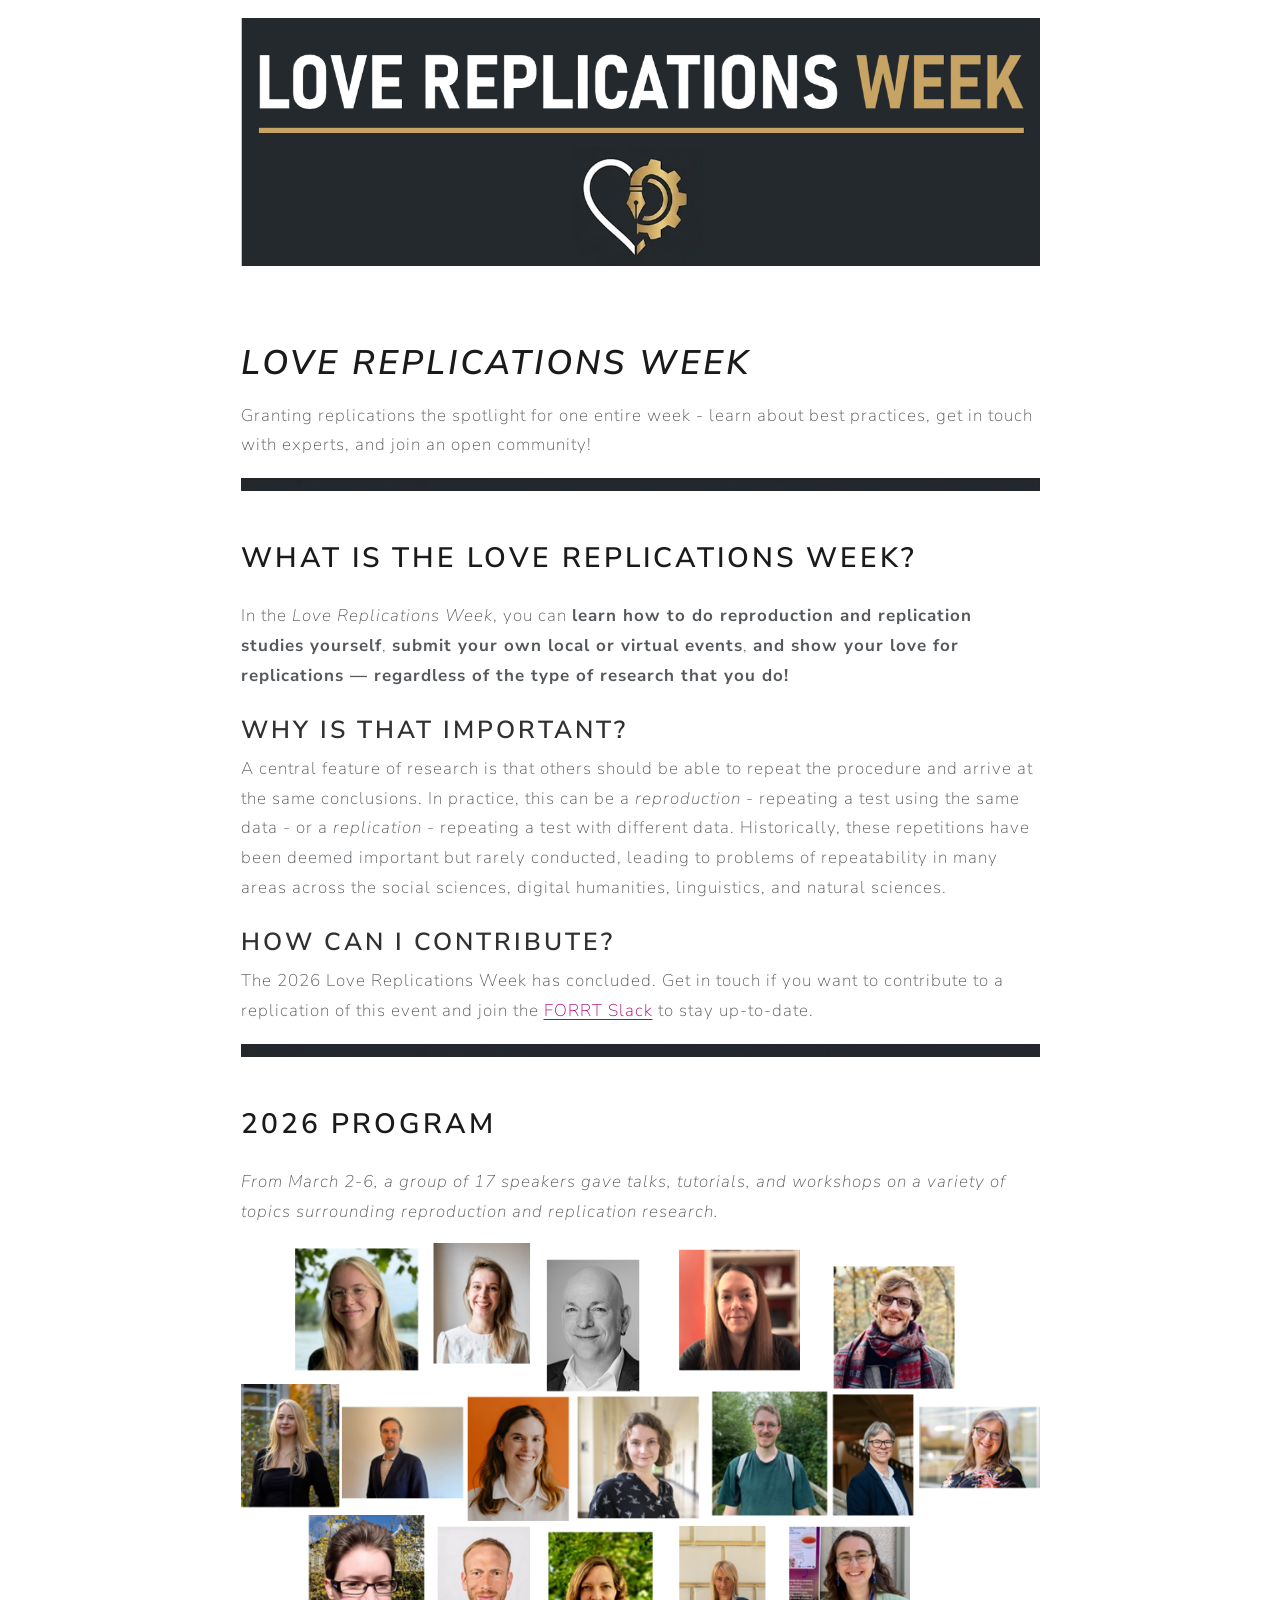
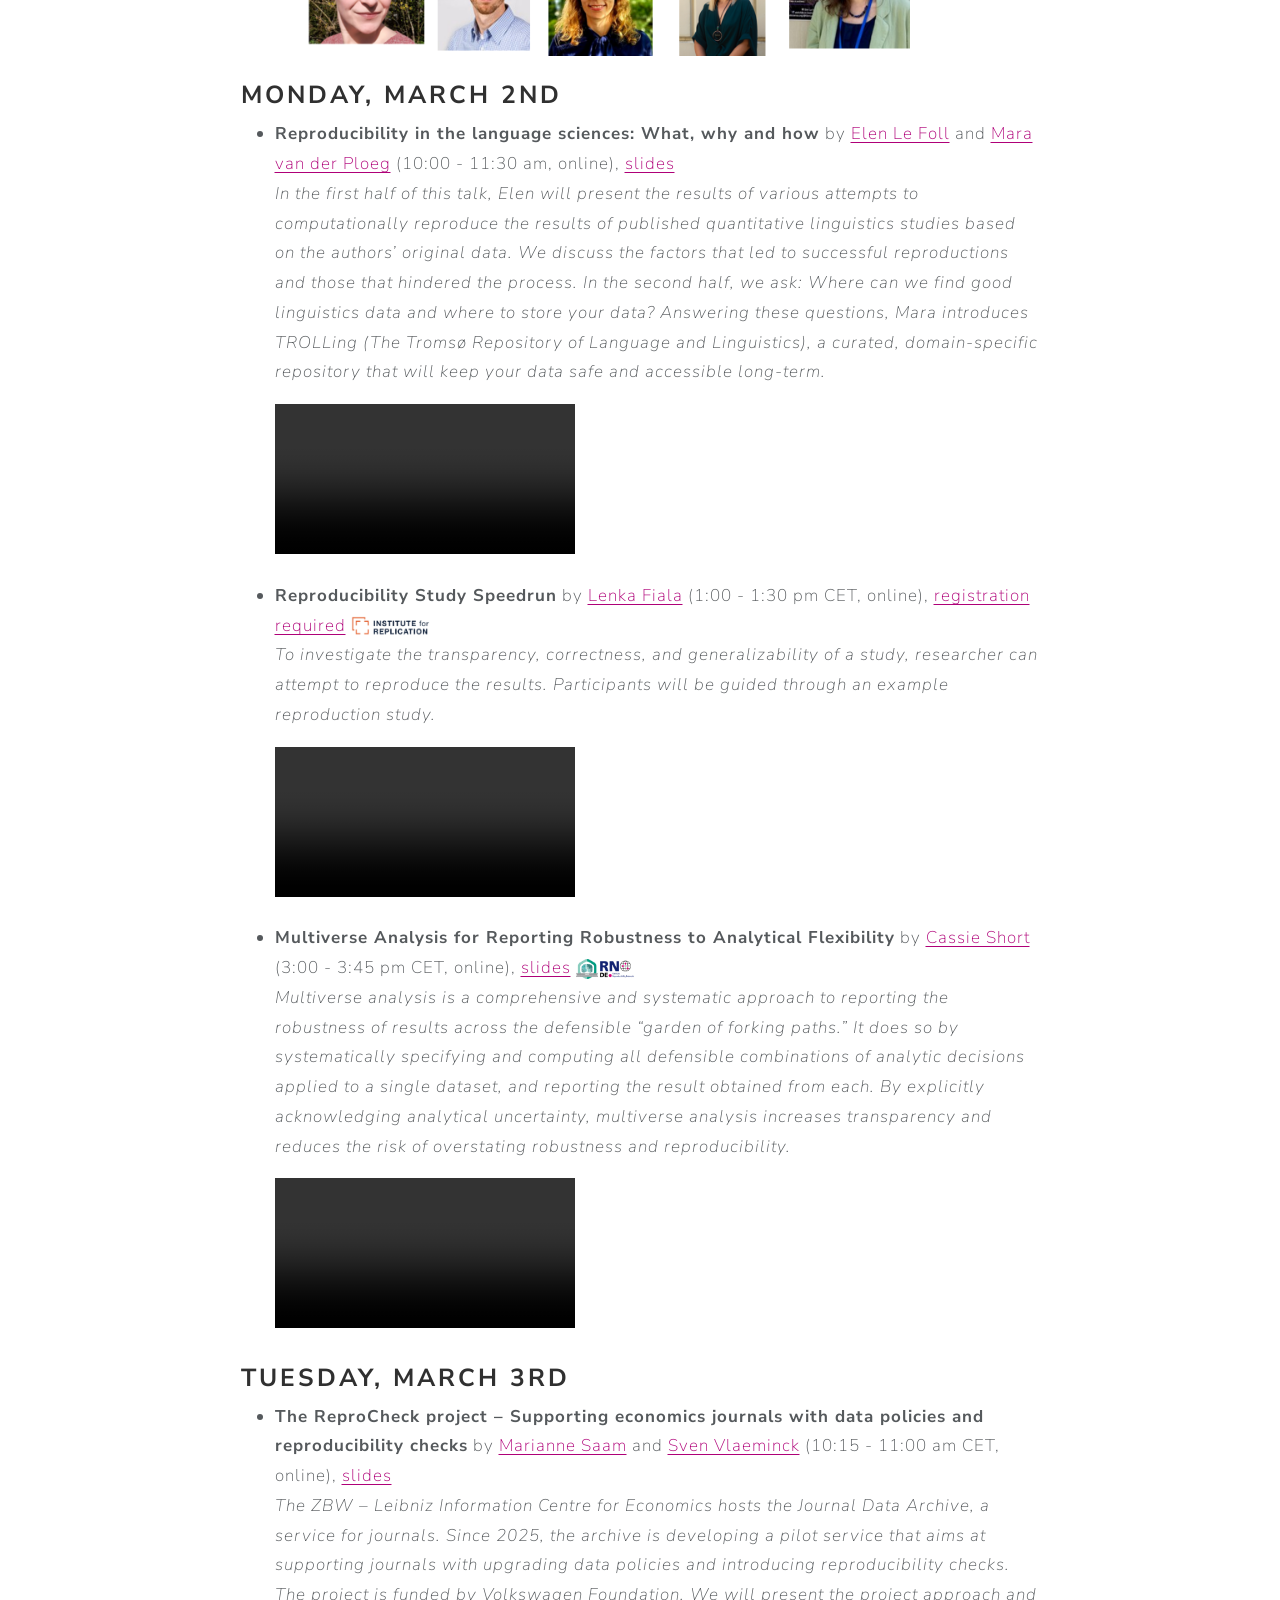
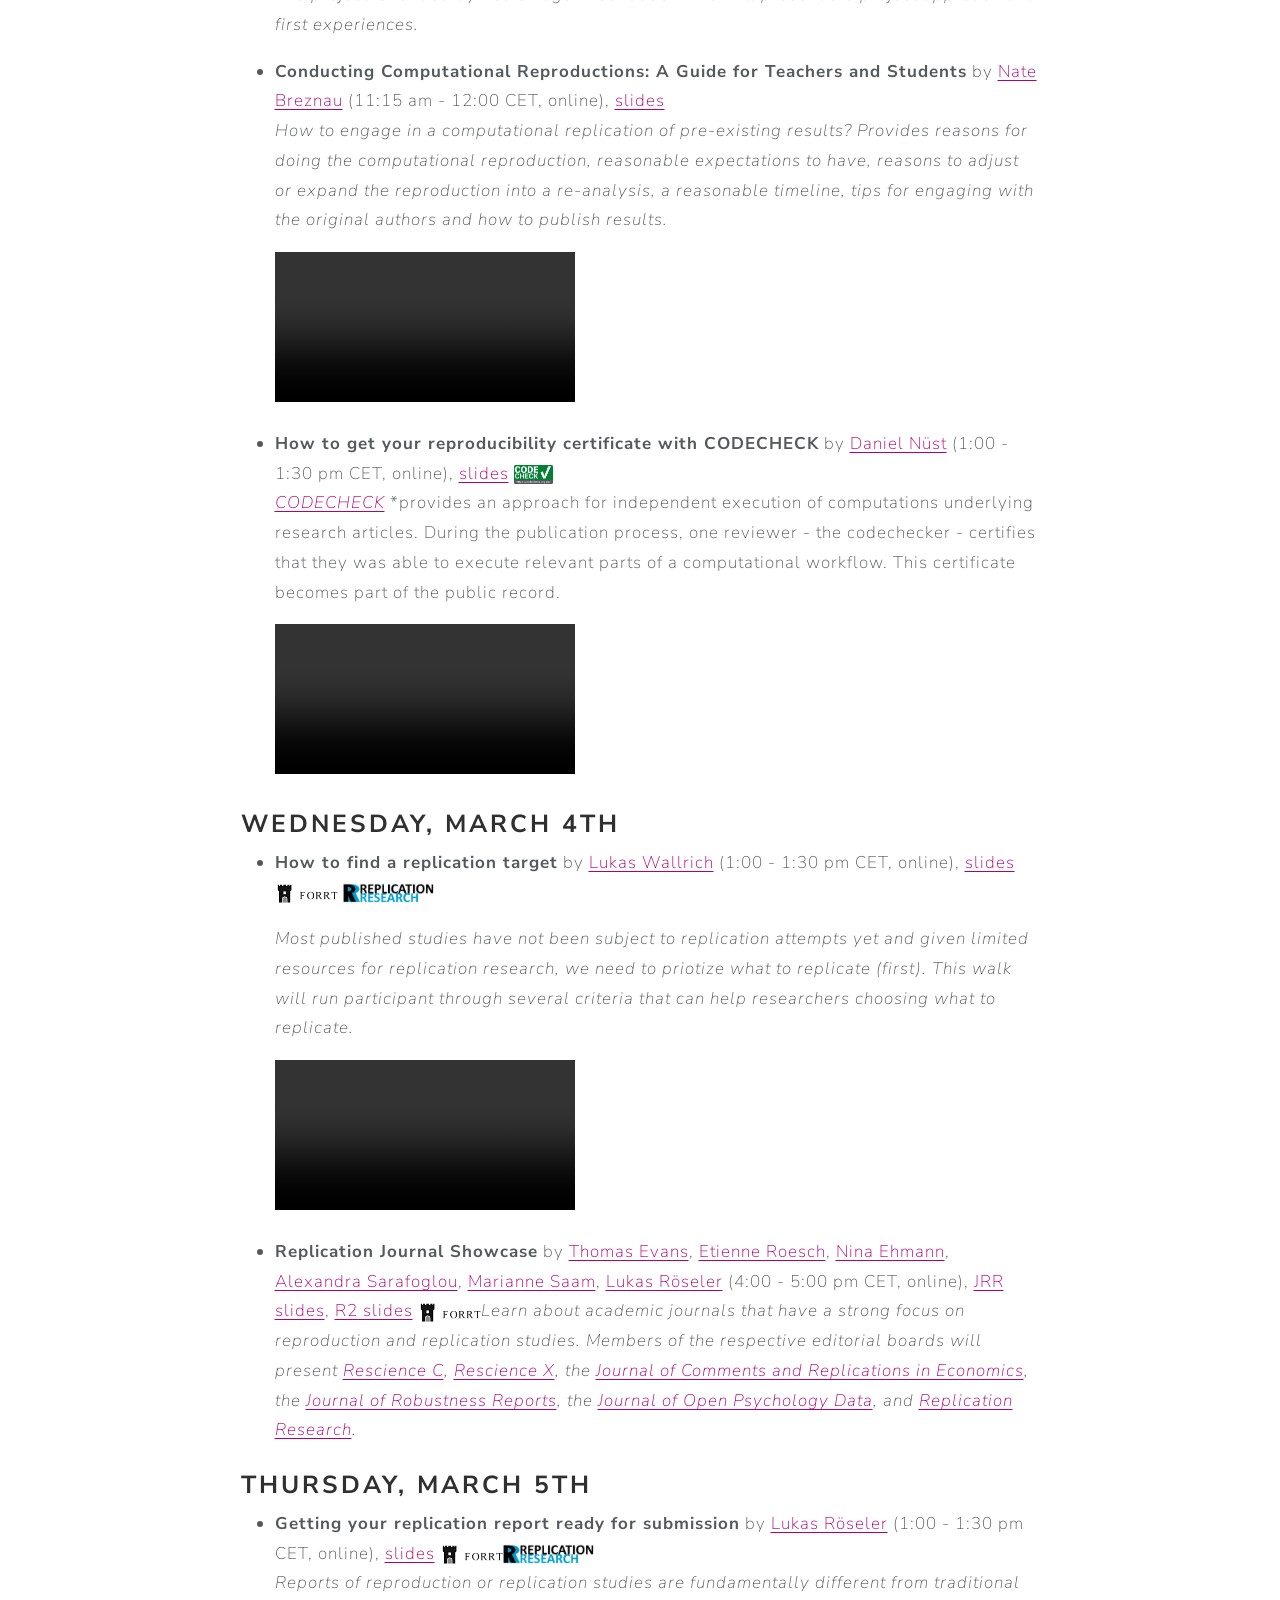
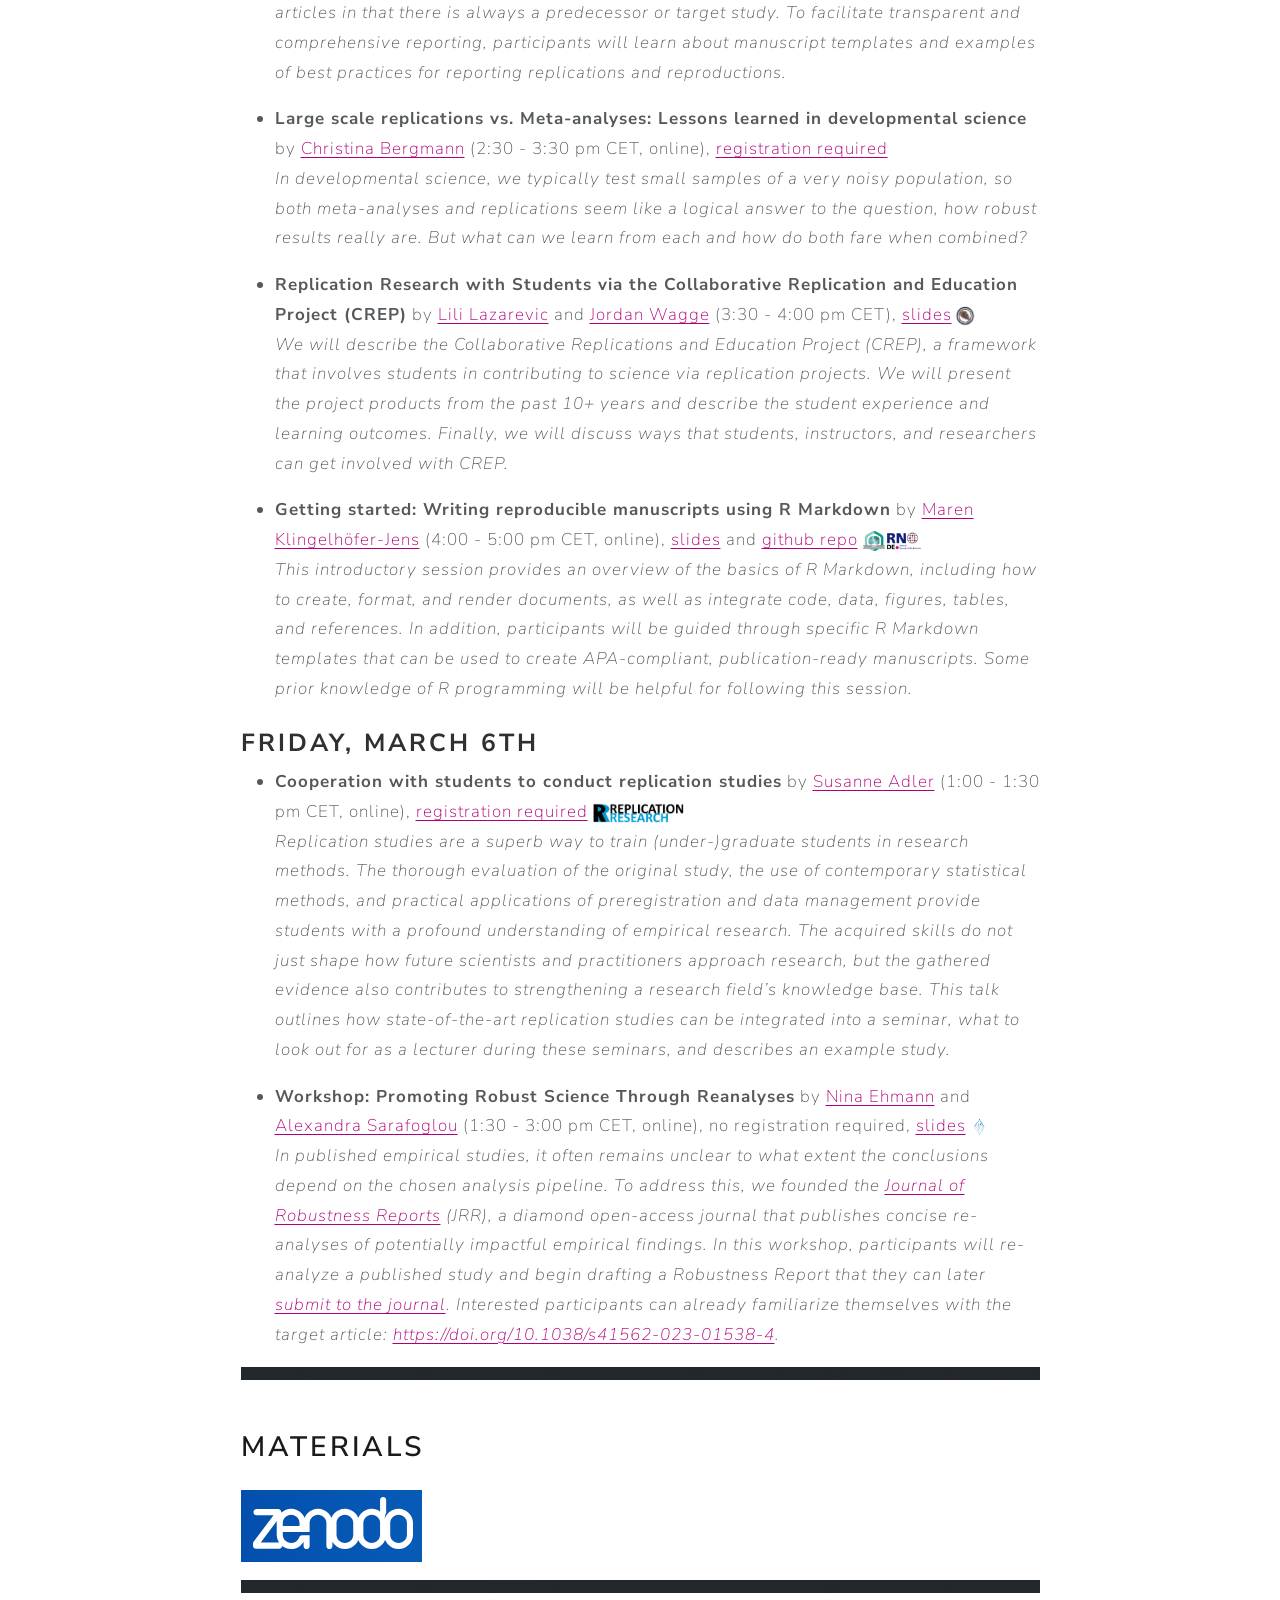
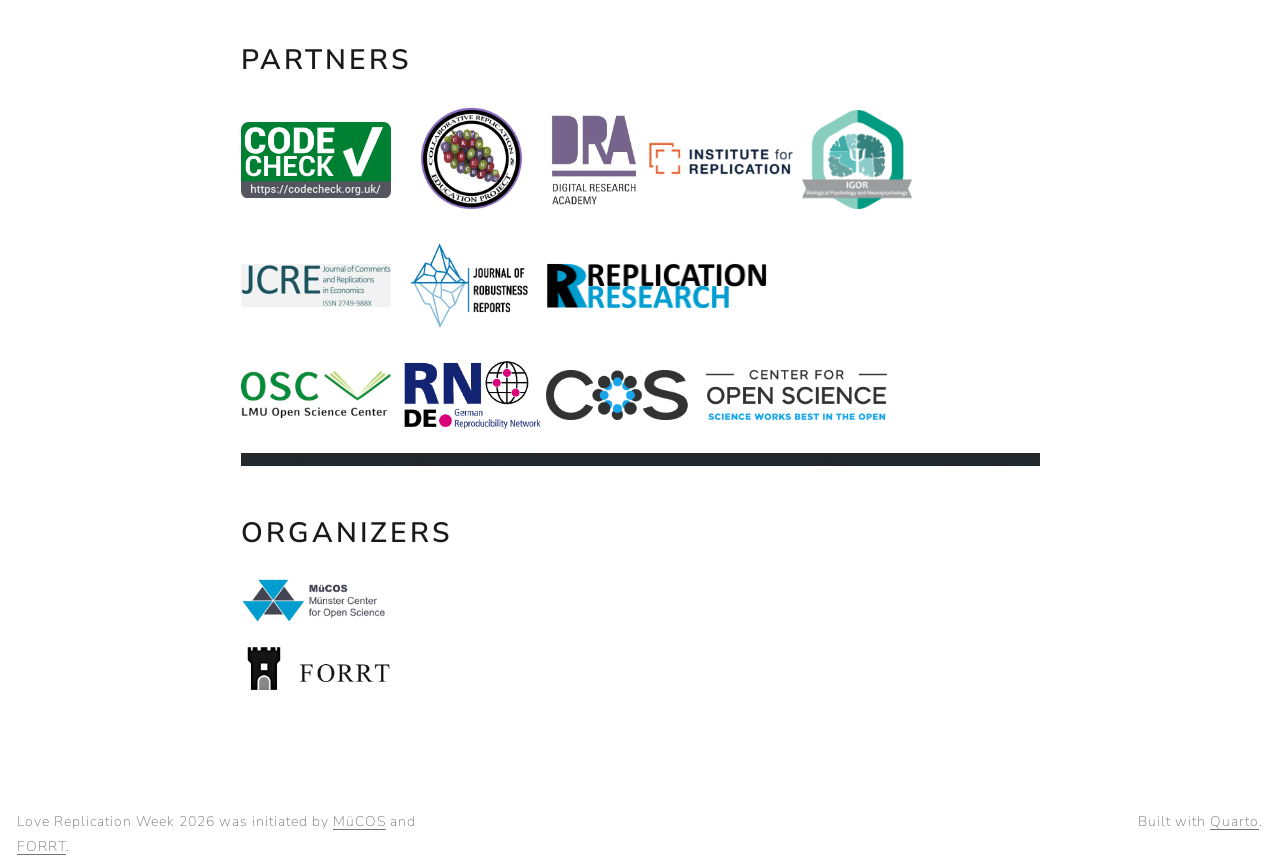
==== commit ac6b3bc5: "Updated website with recordings, pictures, slides" ====
--- a/docs/index.html
+++ b/docs/index.html
@@ -87,9 +87,9 @@
   </div>
   <div class="about-contents">
      <main class="content" id="quarto-document-content">
-<section id="love-replications-week-march-2-6" class="level1">
-<h1><em>Love Replications Week —</em> March 2-6</h1>
-<p><em>Join us for daily online Brown Bag Lunch talks. Scroll down to see the full program.</em></p>
+<section id="love-replications-week" class="level1">
+<h1><em>Love Replications Week</em></h1>
+<p>Granting replications the spotlight for one entire week - learn about best practices, get in touch with experts, and join an open community!</p>
 <div class="quarto-figure quarto-figure-center">
 <figure class="figure">
 <p><img src="images/bar.png" class="img-fluid quarto-figure quarto-figure-center figure-img"></p>
@@ -104,7 +104,7 @@
 </section>
 <section id="how-can-i-contribute" class="level3">
 <h3 data-anchor-id="how-can-i-contribute">How can I contribute?</h3>
-<p>Register for the core program below. To submit your own events, please reach out to lukas.roeseler[at]uni-muenster[dot]de.</p>
+<p>The 2026 Love Replications Week has concluded. Get in touch if you want to contribute to a replication of this event and join the <a href="https://join.slack.com/t/forrt/shared_invite/enQtODMwODI0OTk4ODgzLTM0ZTQ3NDk5MzA1ZjBmNWJjYTVlN2Y2YTk0ZTJhYTY5NDliMDYzMjg2MWE0ZDRhOTY0ZDY3OTRlNDA4ODQ3NjQ">FORRT Slack</a> to stay up-to-date.</p>
 <div class="quarto-figure quarto-figure-center">
 <figure class="figure">
 <p><img src="images/bar.png" class="img-fluid quarto-figure quarto-figure-center figure-img"></p>
@@ -112,111 +112,60 @@
 </div>
 </section>
 </section>
-<section id="core-program-lunch-talks" class="level2">
-<h2 data-anchor-id="core-program-lunch-talks">Core Program: Lunch Talks</h2>
-<p>Each day, there will be a 15 minutes online presentation on a specific topic, followed by 15 minutes for Q&amp;A. To receive the Zoom link for these daily talks, <a href="https://forms.gle/USfxwRmxnAMMnjow9">please register here</a> (invitations will be sent out before 9 am CET of the respective day). After the event, slides will be available <a href="#0">here</a>.</p>
-<table class="caption-top table">
-<colgroup>
-<col style="width: 25%">
-<col style="width: 25%">
-<col style="width: 25%">
-<col style="width: 25%">
-</colgroup>
-<thead>
-<tr class="header">
-<th>Date (CET)</th>
-<th>Presenter</th>
-<th>Name</th>
-<th>Topic</th>
-</tr>
-</thead>
-<tbody>
-<tr class="odd">
-<td>March 2, 1:00 pm CET</td>
-<td><img src="people/fiala.png" class="img-fluid" width="100"></td>
-<td>Lenka Fiala</td>
-<td>Reproducibility Study Speedrun</td>
-</tr>
-<tr class="even">
-<td>March 3, 1:00 pm CET</td>
-<td><img src="people/nüst.jpeg" class="img-fluid" width="100"></td>
-<td>Daniel Nüst</td>
-<td>How to get your reproducibility certificate with CODECHECK</td>
-</tr>
-<tr class="odd">
-<td>March 4, 1:00 pm CET</td>
-<td><img src="people/wallrich.jpeg" class="img-fluid" width="100"></td>
-<td>Lukas Wallrich</td>
-<td>How to find a replication target</td>
-</tr>
-<tr class="even">
-<td>March 5, 1:00 pm CET</td>
-<td><img src="people/röseler.png" class="img-fluid" width="100"></td>
-<td>Lukas Röseler</td>
-<td>Getting your replication report ready for submission</td>
-</tr>
-<tr class="odd">
-<td>March 6, 1:00 pm CET</td>
-<td><img src="people/adler.jpg" class="img-fluid" width="100"></td>
-<td>Susanne Adler</td>
-<td>Cooperation with Students to Conduct Replication Studies</td>
-</tr>
-</tbody>
-</table>
-<hr>
-<div class="quarto-figure quarto-figure-center">
-<figure class="figure">
-<p><img src="images/bar.png" class="img-fluid quarto-figure quarto-figure-center figure-img"></p>
-</figure>
-</div>
-</section>
-<section id="full-program-with-abstracts" class="level2">
-<h2 data-anchor-id="full-program-with-abstracts">Full Program with Abstracts</h2>
+<section id="program" class="level2">
+<h2 data-anchor-id="program">2026 Program</h2>
+<p><em>From March 2-6, a group of 17 speakers gave talks, tutorials, and workshops on a variety of topics surrounding reproduction and replication research.</em></p>
+<p><img src="people/everyone.png" class="img-fluid" width="800"></p>
 <section id="monday-march-2nd" class="level3">
 <h3 data-anchor-id="monday-march-2nd"><strong>Monday, March 2nd</strong></h3>
 <ul>
-<li><p><strong>Reproducibility in the language sciences: What, why and how</strong> by <a href="https://elenlefoll.eu">Elen Le Foll</a> and <a href="https://en.uit.no/ansatte/mara.ploeg">Mara van der Ploeg</a> (10:00 - 11:30 am, online), <a href="https://forms.gle/USfxwRmxnAMMnjow9">registration required</a><br>
+<li><p><strong>Reproducibility in the language sciences: What, why and how</strong> by <a href="https://elenlefoll.eu">Elen Le Foll</a> and <a href="https://en.uit.no/ansatte/mara.ploeg">Mara van der Ploeg</a> (10:00 - 11:30 am, online), <a href="https://doi.org/10.5281/zenodo.18903438">slides</a><br>
 <em>In the first half of this talk, Elen will present the results of various attempts to computationally reproduce the results of published quantitative linguistics studies based on the authors’ original data. We discuss the factors that led to successful reproductions and those that hindered the process. In the second half, we ask: Where can we find good linguistics data and where to store your data? Answering these questions, Mara introduces TROLLing (The Tromsø Repository of Language and Linguistics), a curated, domain-specific repository that will keep your data safe and accessible long-term.</em><br>
-</p></li>
+</p>
+<p><video src="https://www.uni-muenster.de/imperia/md/video/MueCOS/elenlefoll-2-3-2026.mp4" class="img-fluid" controls=""><a href="https://www.uni-muenster.de/imperia/md/video/MueCOS/elenlefoll-2-3-2026.mp4">Video</a></video></p></li>
 <li><p><strong>Reproducibility Study Speedrun</strong> by <a href="https://www.lenkafiala.com">Lenka Fiala</a> (1:00 - 1:30 pm CET, online), <a href="https://forms.gle/USfxwRmxnAMMnjow9">registration required</a> <img src="logos/logo_i4r.png" class="img-fluid" width="80"><br>
-<em>To investigate the transparency, correctness, and generalizability of a study, researcher can attempt to reproduce the results. Participants will be guided through an example reproduction study.</em></p></li>
-<li><p><strong>Multiverse Analysis for Reporting Robustness to Analytical Flexibility</strong> by <a href="https://uol.de/psychologie/statistik/cassie-short">Cassie Short</a> (3:00 - 3:45 pm CET, online), <a href="https://forms.gle/USfxwRmxnAMMnjow9">registration required</a> <img src="logos/logo_igor.png" class="img-fluid" width="22"><img src="logos/GRN_Logo.png" class="img-fluid" width="37"><br>
-<em>Multiverse analysis is a comprehensive and systematic approach to reporting the robustness of results across the defensible “garden of forking paths.” It does so by systematically specifying and computing all defensible combinations of analytic decisions applied to a single dataset, and reporting the result obtained from each. By explicitly acknowledging analytical uncertainty, multiverse analysis increases transparency and reduces the risk of overstating robustness and reproducibility.</em><br>
-</p></li>
+<em>To investigate the transparency, correctness, and generalizability of a study, researcher can attempt to reproduce the results. Participants will be guided through an example reproduction study.</em></p>
+<p><video src="https://www.uni-muenster.de/imperia/md/video/MueCOS/lenkafiala-2-3-2026.mp4" class="img-fluid" controls=""><a href="https://www.uni-muenster.de/imperia/md/video/MueCOS/lenkafiala-2-3-2026.mp4">Video</a></video></p></li>
+<li><p><strong>Multiverse Analysis for Reporting Robustness to Analytical Flexibility</strong> by <a href="https://uol.de/psychologie/statistik/cassie-short">Cassie Short</a> (3:00 - 3:45 pm CET, online), <a href="https://doi.org/10.5281/zenodo.18838199">slides</a> <img src="logos/logo_igor.png" class="img-fluid" width="22"><img src="logos/GRN_Logo.png" class="img-fluid" width="37"><br>
+<em>Multiverse analysis is a comprehensive and systematic approach to reporting the robustness of results across the defensible “garden of forking paths.” It does so by systematically specifying and computing all defensible combinations of analytic decisions applied to a single dataset, and reporting the result obtained from each. By explicitly acknowledging analytical uncertainty, multiverse analysis increases transparency and reduces the risk of overstating robustness and reproducibility.</em></p>
+<p><video src="https://www.uni-muenster.de/imperia/md/video/MueCOS/cassieshort-2-3-2026.mp4" class="img-fluid" controls=""><a href="https://www.uni-muenster.de/imperia/md/video/MueCOS/cassieshort-2-3-2026.mp4">Video</a></video></p></li>
 </ul>
 </section>
 <section id="tuesday-march-3rd" class="level3">
 <h3 data-anchor-id="tuesday-march-3rd"><strong>Tuesday, March 3rd</strong></h3>
 <ul>
-<li><strong>The ReproCheck project – Supporting economics journals with data policies and reproducibility checks</strong> by <a href="https://www.zbw.eu/de/ueber-zbw/profil/mitarbeiterprofile/profil-prof-dr-marianne-saam">Marianne Saam</a> and <a href="https://www.zbw.eu/de/ueber-zbw/profil/mitarbeiterprofile/profil-sven-vlaeminck">Sven Vlaeminck</a> (10:15 - 11:00 am CET, online), no registration required [<a href="https://zbw-eu.zoom.us/j/86271629461?pwd=9O3OoGafzCpjaMhaPb4KknkTEsvVkC.1">Zoom link</a> - <em>please join with your personal or institution’s real name</em>]<br>
-<em>The ZBW – Leibniz Information Centre for Economics hosts the Journal Data Archive, a service for journals. Since 2025, the archive is developing a pilot service that aims at supporting journals with upgrading data policies and introducing reproducibility checks. The project is funded by Volkswagen Foundation. We will present the project approach and first experiences.</em></li>
-<li><strong>Conducting Computational Reproductions: A Guide for Teachers and Students</strong> by <a href="https://sites.google.com/site/nbreznau/">Nate Breznau</a> (11:15 am - 12:00 CET, online), <a href="https://forms.gle/USfxwRmxnAMMnjow9">registration required</a><br>
-<em>How to engage in a computational replication of pre-existing results? Provides reasons for doing the computational reproduction, reasonable expectations to have, reasons to adjust or expand the reproduction into a re-analysis, a reasonable timeline, tips for engaging with the original authors and how to publish results.</em></li>
-<li><strong>How to get your reproducibility certificate with CODECHECK</strong> by <a href="https://github.com/nuest">Daniel Nüst</a> (1:00 - 1:30 pm CET, online), <a href="https://forms.gle/USfxwRmxnAMMnjow9">registration required</a> <img src="logos/logo_codecheck.png" class="img-fluid" width="39"><br>
+<li><p><strong>The ReproCheck project – Supporting economics journals with data policies and reproducibility checks</strong> by <a href="https://www.zbw.eu/de/ueber-zbw/profil/mitarbeiterprofile/profil-prof-dr-marianne-saam">Marianne Saam</a> and <a href="https://www.zbw.eu/de/ueber-zbw/profil/mitarbeiterprofile/profil-sven-vlaeminck">Sven Vlaeminck</a> (10:15 - 11:00 am CET, online), <a href="https://doi.org/10.5281/zenodo.18847413">slides</a><br>
+<em>The ZBW – Leibniz Information Centre for Economics hosts the Journal Data Archive, a service for journals. Since 2025, the archive is developing a pilot service that aims at supporting journals with upgrading data policies and introducing reproducibility checks. The project is funded by Volkswagen Foundation. We will present the project approach and first experiences.</em></p></li>
+<li><p><strong>Conducting Computational Reproductions: A Guide for Teachers and Students</strong> by <a href="https://sites.google.com/site/nbreznau/">Nate Breznau</a> (11:15 am - 12:00 CET, online), <a href="https://doi.org/10.5281/zenodo.18847868">slides</a><br>
+<em>How to engage in a computational replication of pre-existing results? Provides reasons for doing the computational reproduction, reasonable expectations to have, reasons to adjust or expand the reproduction into a re-analysis, a reasonable timeline, tips for engaging with the original authors and how to publish results.</em></p>
+<p><video src="https://www.uni-muenster.de/imperia/md/video/MueCOS/natebreznau-3-3-2026.mp4" class="img-fluid" controls=""><a href="https://www.uni-muenster.de/imperia/md/video/MueCOS/natebreznau-3-3-2026.mp4">Video</a></video></p></li>
+<li><p><strong>How to get your reproducibility certificate with CODECHECK</strong> by <a href="https://github.com/nuest">Daniel Nüst</a> (1:00 - 1:30 pm CET, online), <a href="https://doi.org/10.5281/zenodo.18849085">slides</a> <img src="logos/logo_codecheck.png" class="img-fluid" width="39"><br>
 <a href="https://codecheck.org.uk"><em>CODECHECK</em></a> *provides an approach for independent execution of computations underlying research articles. During the publication process, one reviewer - the codechecker - certifies that they was able to execute relevant parts of a computational workflow. This certificate becomes part of the public record.<br>
-</li>
+</p>
+<p><video src="https://www.uni-muenster.de/imperia/md/video/MueCOS/danielnust-3-3-2026.mp4" class="img-fluid" controls=""><a href="https://www.uni-muenster.de/imperia/md/video/MueCOS/danielnust-3-3-2026.mp4">Video</a></video></p></li>
 </ul>
 </section>
 <section id="wednesday-march-4th" class="level3">
 <h3 data-anchor-id="wednesday-march-4th"><strong>Wednesday, March 4th</strong></h3>
 <ul>
-<li><p><strong>How to find a replication target</strong> by <a href="lukaswallrich.coffee">Lukas Wallrich</a> (1:00 - 1:30 pm CET, online), <a href="https://forms.gle/USfxwRmxnAMMnjow9">registration required</a> <img src="logos/logo_forrt.png" class="img-fluid" width="63"><br>
-<em>Most published studies have not been subject to replication attempts yet and given limited resources for replication research, we need to priotize what to replicate (first). This walk will run participant through several criteria that can help researchers choosing what to replicate.</em><br>
-</p></li>
-<li><p><strong>Replication Journal Showcase</strong> by <a href="https://thomas-rhys-evans.netlify.app">Thomas Evans</a>, <a href="https://etienneroes.ch">Etienne Roesch</a>, <a href="https://etienneroes.ch">Nina Ehmann</a>, <a href="https://www.linkedin.com/in/asarafoglou/">Alexandra Sarafoglou</a>, <a href="https://www.zbw.eu/de/ueber-zbw/profil/mitarbeiterprofile/profil-prof-dr-marianne-saam">Marianne Saam</a>, <a href="https://lukasroeseler.github.io/home/">Lukas Röseler</a> (4:00 - 5:00 pm CET, online), <a href="https://forms.gle/USfxwRmxnAMMnjow9">registration required</a> <img src="logos/logo_forrt.png" class="img-fluid" width="63"><em>Learn about academic journals that have a strong focus on reproduction and replication studies. Members of the respective editorial boards will present <a href="https://rescience.github.io">Rescience C</a>, <a href="http://rescience.org/x">Rescience X</a>, the <a href="https://jcr-econ.org">Journal of Comments and Replications in Economics</a>, the <a href="https://scipost.org/JRobustRep/about">Journal of Robustness Reports</a>, the <a href="https://openpsychologydata.metajnl.com/">Journal of Open Psychology Data</a>, and <a href="https://www.uni-muenster.de/Ejournals/index.php/replicationresearch/index">Replication Research</a>.</em><br>
+<li><p><strong>How to find a replication target</strong> by <a href="lukaswallrich.coffee">Lukas Wallrich</a> (1:00 - 1:30 pm CET, online), <a href="https://doi.org/10.5281/zenodo.18808378">slides</a> <img src="logos/logo_forrt.png" class="img-fluid" width="63"> <img src="logos/logo_r2.png" style="font-size: 11pt;" width="91" height="20"></p>
+<p><em>Most published studies have not been subject to replication attempts yet and given limited resources for replication research, we need to priotize what to replicate (first). This walk will run participant through several criteria that can help researchers choosing what to replicate.</em><br>
+</p>
+<p><video src="https://www.uni-muenster.de/imperia/md/video/MueCOS/lukaswallrich-4-3-2026.mp4" class="img-fluid" controls=""><a href="https://www.uni-muenster.de/imperia/md/video/MueCOS/lukaswallrich-4-3-2026.mp4">Video</a></video></p></li>
+<li><p><strong>Replication Journal Showcase</strong> by <a href="https://thomas-rhys-evans.netlify.app">Thomas Evans</a>, <a href="https://etienneroes.ch">Etienne Roesch</a>, <a href="https://etienneroes.ch">Nina Ehmann</a>, <a href="https://www.linkedin.com/in/asarafoglou/">Alexandra Sarafoglou</a>, <a href="https://www.zbw.eu/de/ueber-zbw/profil/mitarbeiterprofile/profil-prof-dr-marianne-saam">Marianne Saam</a>, <a href="https://lukasroeseler.github.io/home/">Lukas Röseler</a> (4:00 - 5:00 pm CET, online), <a href="https://doi.org/10.5281/zenodo.18865086">JRR slides</a>, <a href="https://doi.org/10.5281/zenodo.18758426">R2 slides</a> <img src="logos/logo_forrt.png" class="img-fluid" width="63"><em>Learn about academic journals that have a strong focus on reproduction and replication studies. Members of the respective editorial boards will present <a href="https://rescience.github.io">Rescience C</a>, <a href="http://rescience.org/x">Rescience X</a>, the <a href="https://jcr-econ.org">Journal of Comments and Replications in Economics</a>, the <a href="https://scipost.org/JRobustRep/about">Journal of Robustness Reports</a>, the <a href="https://openpsychologydata.metajnl.com/">Journal of Open Psychology Data</a>, and <a href="https://www.uni-muenster.de/Ejournals/index.php/replicationresearch/index">Replication Research</a>.</em><br>
 </p></li>
 </ul>
 </section>
 <section id="thursday-march-5th" class="level3">
 <h3 data-anchor-id="thursday-march-5th"><strong>Thursday, March 5th</strong></h3>
 <ul>
-<li><p><strong>Getting your replication report ready for submission</strong> by <a href="https://lukasroeseler.github.io/home/">Lukas Röseler</a> (1:00 - 1:30 pm CET, online), <a href="https://forms.gle/USfxwRmxnAMMnjow9">registration required</a> <img src="logos/logo_r2.png" style="font-size: 11pt;" width="91" height="20"><br>
+<li><p><strong>Getting your replication report ready for submission</strong> by <a href="https://lukasroeseler.github.io/home/">Lukas Röseler</a> (1:00 - 1:30 pm CET, online), <a href="https://doi.org/10.5281/zenodo.18757229">slides</a> <img src="logos/logo_forrt.png" class="img-fluid" width="63"><img src="logos/logo_r2.png" style="font-size: 11pt;" width="91" height="20"><br>
 <em>Reports of reproduction or replication studies are fundamentally different from traditional articles in that there is always a predecessor or target study. To facilitate transparent and comprehensive reporting, participants will learn about manuscript templates and examples of best practices for reporting replications and reproductions.</em></p></li>
 <li><p><strong>Large scale replications vs.&nbsp;Meta-analyses: Lessons learned in developmental science</strong> by <a href="https://sites.google.com/site/chbergma/">Christina Bergmann</a> (2:30 - 3:30 pm CET, online), <a href="https://forms.gle/USfxwRmxnAMMnjow9">registration required</a><br>
 <em>In developmental science, we typically test small samples of a very noisy population, so both meta-analyses and replications seem like a logical answer to the question, how robust results really are. But what can we learn from each and how do both fare when combined?</em></p></li>
-<li><p><strong>Replication Research with Students via the Collaborative Replication and Education Project (CREP)</strong> by <a href="https://lira.f.bg.ac.rs/ljiljana-lazarevic-en/">Lili Lazarevic</a> and <a href="https://jordanwagge.com/">Jordan Wagge</a> (3:30 - 4:00 pm CET), <a href="https://forms.gle/USfxwRmxnAMMnjow9">registration required</a> <img src="logos/CREP.png" width="26" height="20"><br>
+<li><p><strong>Replication Research with Students via the Collaborative Replication and Education Project (CREP)</strong> by <a href="https://lira.f.bg.ac.rs/ljiljana-lazarevic-en/">Lili Lazarevic</a> and <a href="https://jordanwagge.com/">Jordan Wagge</a> (3:30 - 4:00 pm CET), <a href="https://doi.org/10.5281/zenodo.18936899">slides</a><img src="logos/CREP.png" width="26" height="20"><br>
 <em>We will describe the Collaborative Replications and Education Project (CREP), a framework that involves students in contributing to science via replication projects. We will present the project products from the past 10+ years and describe the student experience and learning outcomes. Finally, we will discuss ways that students, instructors, and researchers can get involved with CREP.</em></p></li>
-<li><p><strong>Getting started: Writing reproducible manuscripts using R Markdown</strong> by <a href="https://www.uke.de/allgemein/arztprofile-und-wissenschaftlerprofile/wissenschaftlerprofilseite_maren_klingelhöfer-jens.html">Maren Klingelhöfer-Jens</a> (4:00 - 5:00 pm CET, online), <a href="https://forms.gle/USfxwRmxnAMMnjow9">registration required</a> <img src="logos/logo_igor.png" class="img-fluid" width="22"><img src="logos/GRN_Logo.png" class="img-fluid" width="37"><br>
+<li><p><strong>Getting started: Writing reproducible manuscripts using R Markdown</strong> by <a href="https://www.uke.de/allgemein/arztprofile-und-wissenschaftlerprofile/wissenschaftlerprofilseite_maren_klingelhöfer-jens.html">Maren Klingelhöfer-Jens</a> (4:00 - 5:00 pm CET, online), <a href="https://doi.org/10.5281/zenodo.18886525">slides</a> and <a href="https://github.com/m-klingelhoefer-j/Writing_reproducible_manuscripts">github repo</a> <img src="logos/logo_igor.png" class="img-fluid" width="22"><img src="logos/GRN_Logo.png" class="img-fluid" width="37"><br>
 <em>This introductory session provides an overview of the basics of R Markdown, including how to create, format, and render documents, as well as integrate code, data, figures, tables, and references. In addition, participants will be guided through specific R Markdown templates that can be used to create APA-compliant, publication-ready manuscripts. Some prior knowledge of R programming will be helpful for following this session.</em></p></li>
 </ul>
 </section>
@@ -225,7 +174,7 @@
 <ul>
 <li><p><strong>Cooperation with students to conduct replication studies</strong> by <a href="https://linktr.ee/susanneadler">Susanne Adler</a> (1:00 - 1:30 pm CET, online), <a href="https://forms.gle/USfxwRmxnAMMnjow9">registration required</a> <img src="logos/logo_r2.png" style="font-size: 11pt;" width="91" height="20"><br>
 <em>Replication studies are a superb way to train (under-)graduate students in research methods. The thorough evaluation of the original study, the use of contemporary statistical methods, and practical applications of preregistration and data management provide students with a profound understanding of empirical research. The acquired skills do not just shape how future scientists and practitioners approach research, but the gathered evidence also contributes to strengthening a research field’s knowledge base. This talk outlines how state-of-the-art replication studies can be integrated into a seminar, what to look out for as a lecturer during these seminars, and describes an example study.</em></p></li>
-<li><p><strong>Workshop: Promoting Robust Science Through Reanalyses</strong> by <a href="https://www.linkedin.com/in/ninaehmann/">Nina Ehmann</a> and <a href="https://www.linkedin.com/in/asarafoglou/">Alexandra Sarafoglou</a> (1:30 - 3:00 pm CET, online), no registration required, <a href="https://uva-live.zoom.us/j/67572089628">join directly here</a> <img src="logos/logo2_jrr.png" class="img-fluid" width="17"><br>
+<li><p><strong>Workshop: Promoting Robust Science Through Reanalyses</strong> by <a href="https://www.linkedin.com/in/ninaehmann/">Nina Ehmann</a> and <a href="https://www.linkedin.com/in/asarafoglou/">Alexandra Sarafoglou</a> (1:30 - 3:00 pm CET, online), no registration required, <a href="https://doi.org/10.5281/zenodo.18890221">slides</a> <img src="logos/logo2_jrr.png" class="img-fluid" width="17"><br>
 <em>In published empirical studies, it often remains unclear to what extent the conclusions depend on the chosen analysis pipeline. To address this, we founded the <a href="https://www.journalofrobustnessreports.org/">Journal of Robustness Reports</a> (JRR), a diamond open-access journal that publishes concise re-analyses of potentially impactful empirical findings. In this workshop, participants will re-analyze a published study and begin drafting a Robustness Report that they can later <a href="https://scipost.org/JRobustRep">submit to the journal</a>. Interested participants can already familiarize themselves with the target article: <a href="https://doi.org/10.1038/s41562-023-01538-4" class="uri">https://doi.org/10.1038/s41562-023-01538-4</a>.</em></p></li>
 </ul>
 <div class="quarto-figure quarto-figure-center">
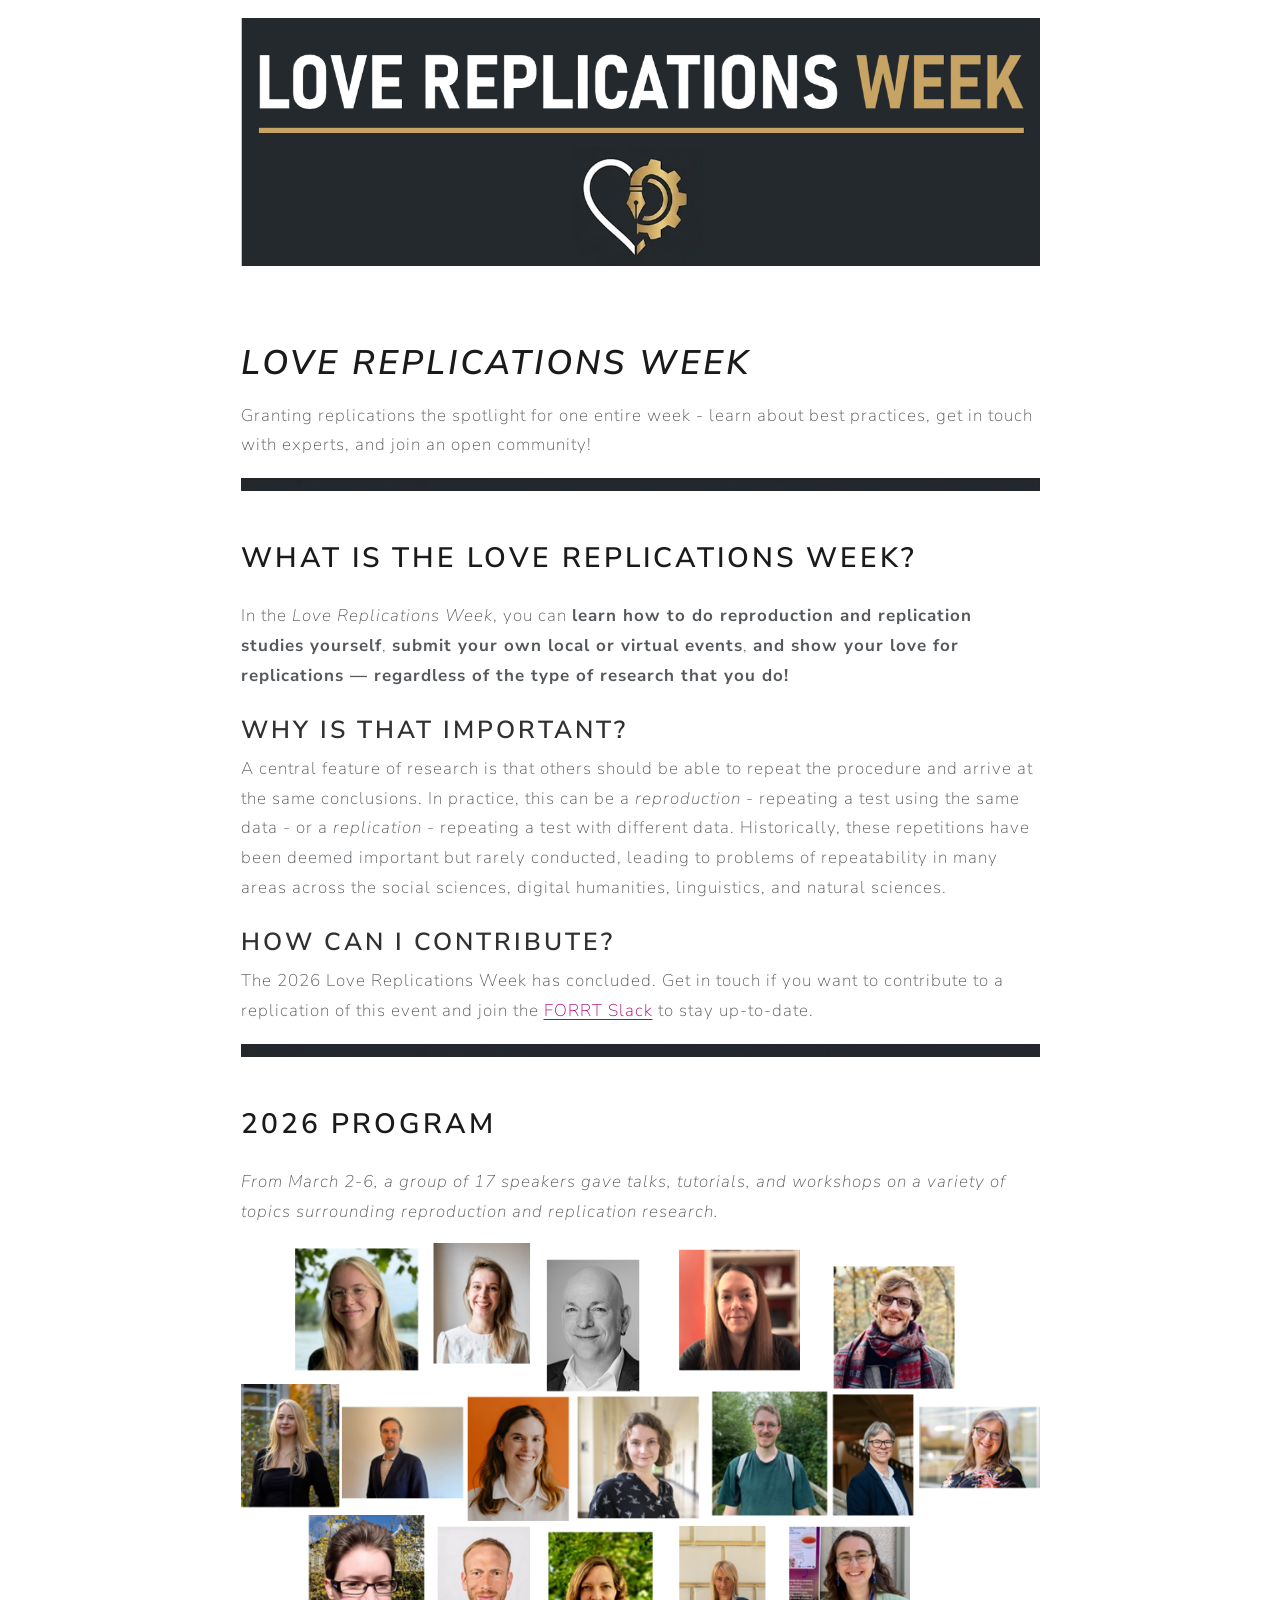
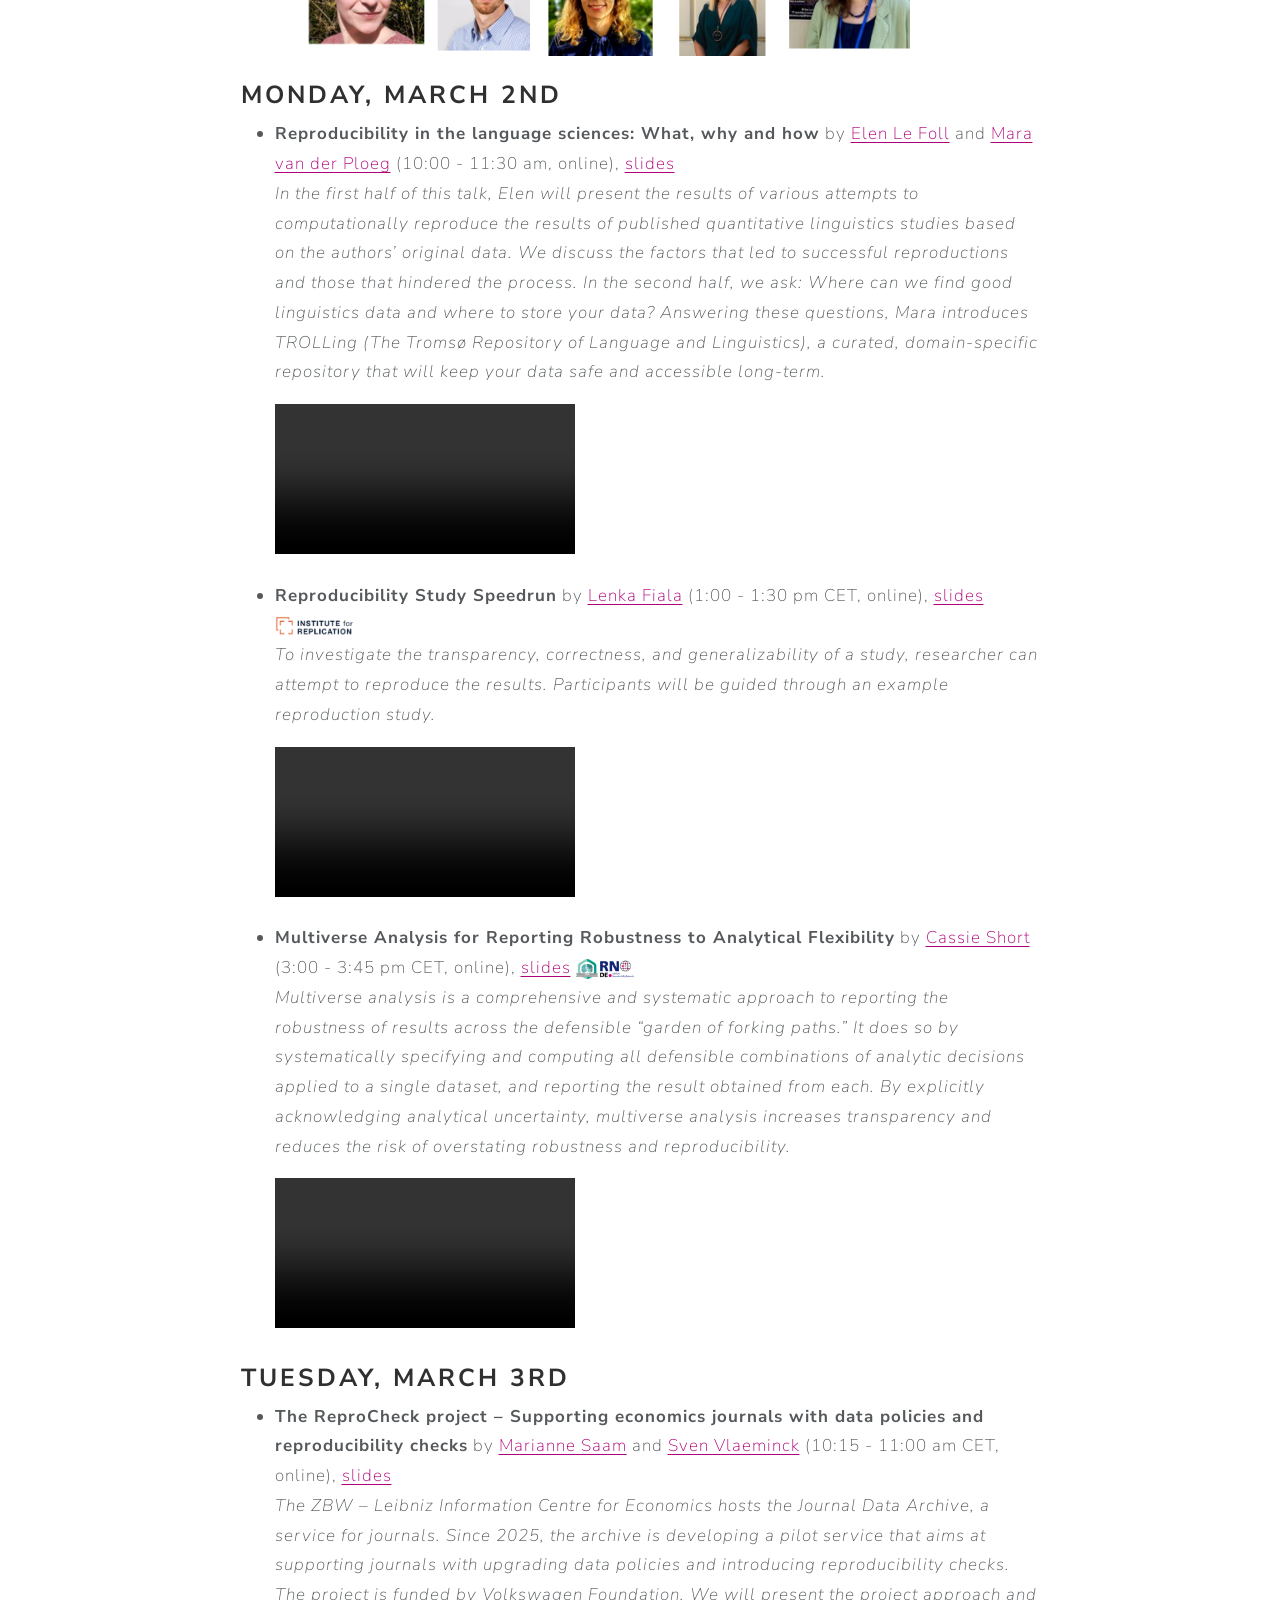
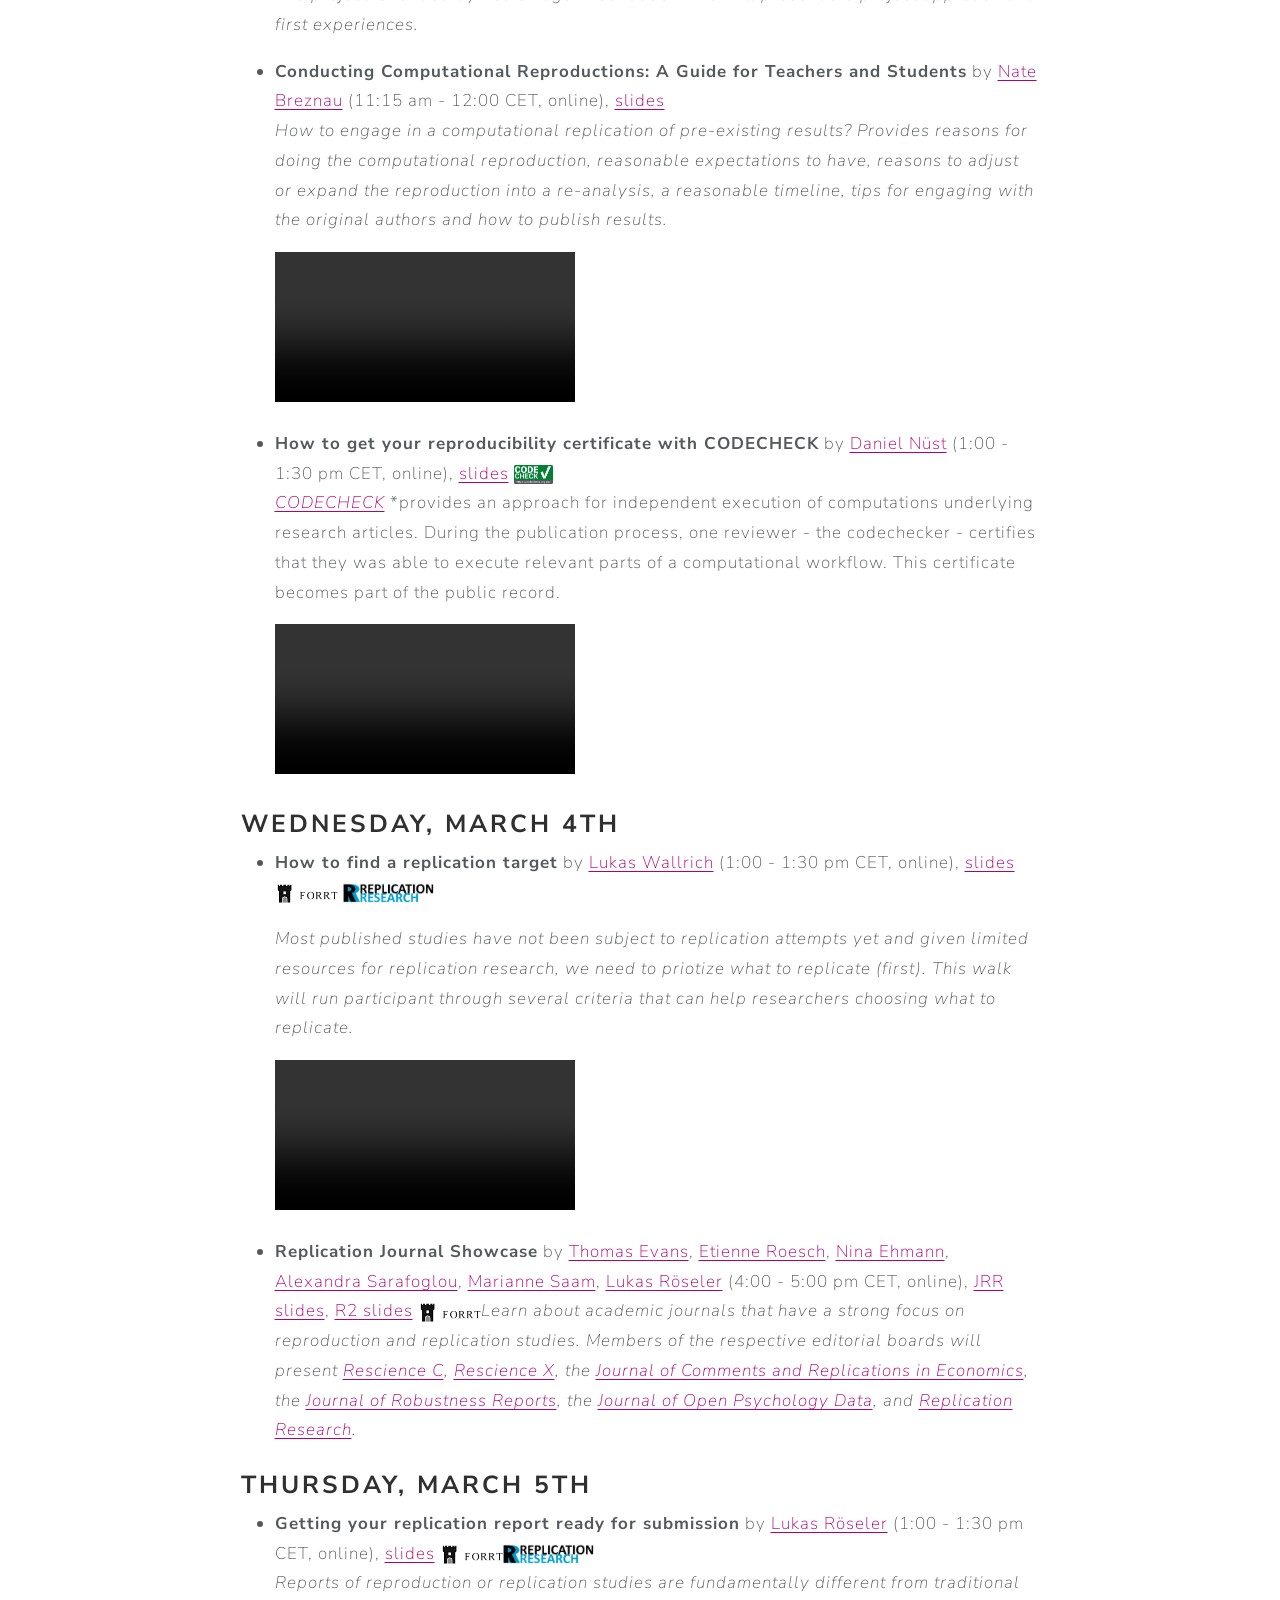
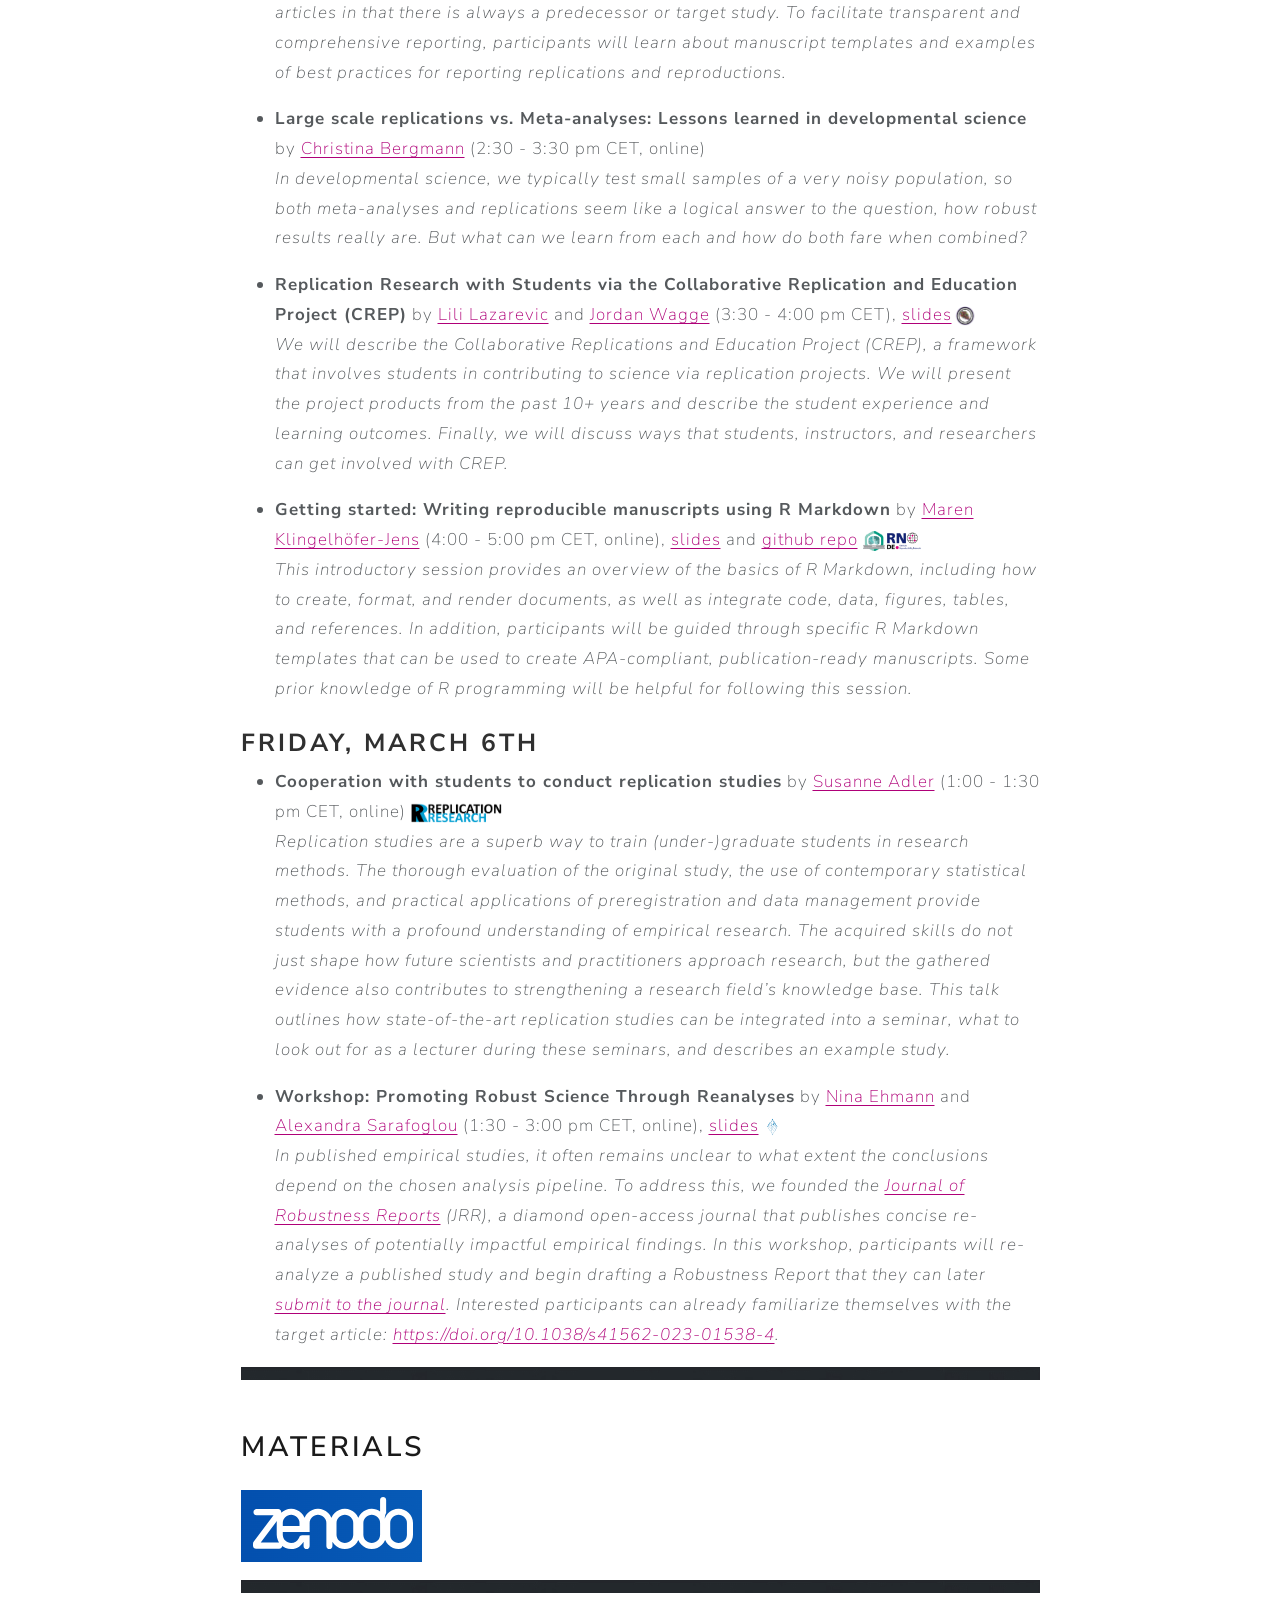
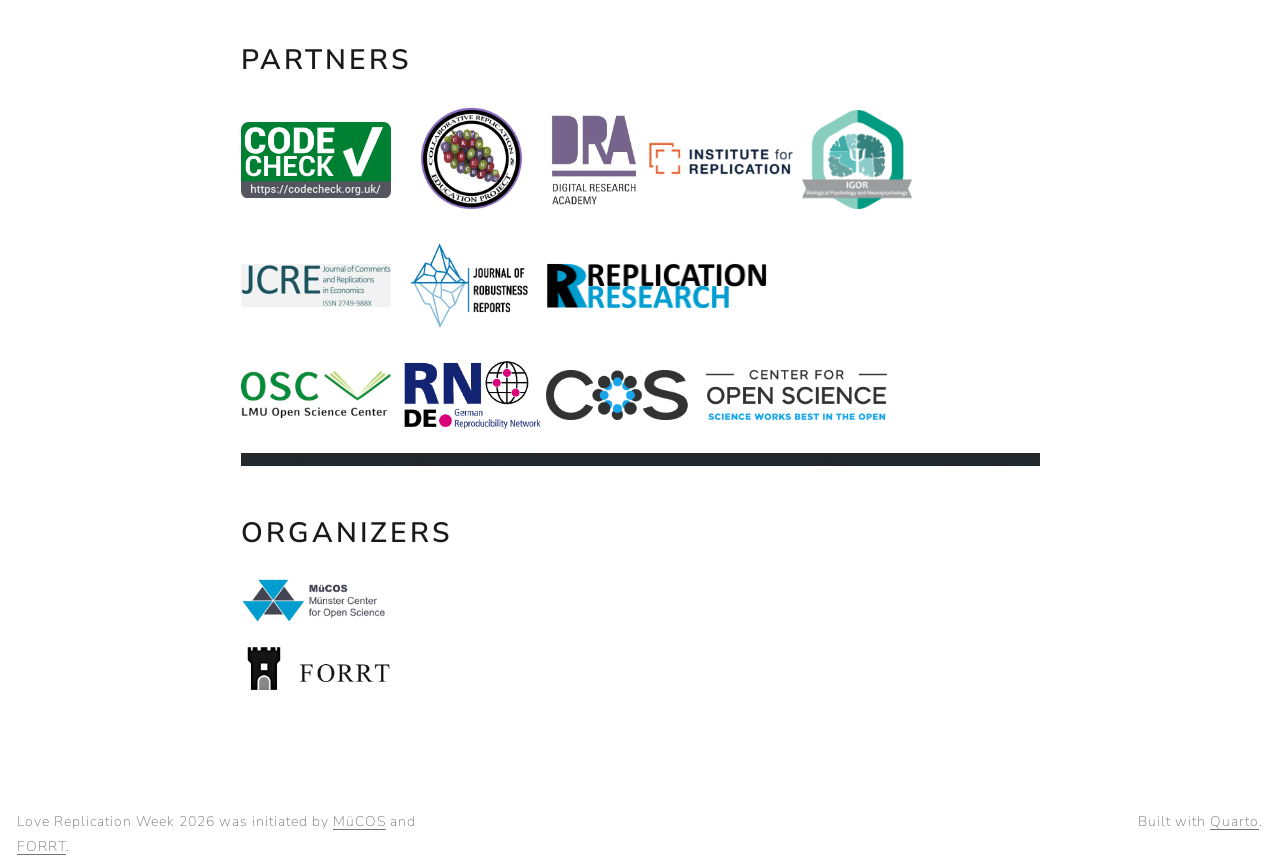
==== commit 0d2905f4: "added slides link" ====
--- a/docs/index.html
+++ b/docs/index.html
@@ -123,7 +123,7 @@
 <em>In the first half of this talk, Elen will present the results of various attempts to computationally reproduce the results of published quantitative linguistics studies based on the authors’ original data. We discuss the factors that led to successful reproductions and those that hindered the process. In the second half, we ask: Where can we find good linguistics data and where to store your data? Answering these questions, Mara introduces TROLLing (The Tromsø Repository of Language and Linguistics), a curated, domain-specific repository that will keep your data safe and accessible long-term.</em><br>
 </p>
 <p><video src="https://www.uni-muenster.de/imperia/md/video/MueCOS/elenlefoll-2-3-2026.mp4" class="img-fluid" controls=""><a href="https://www.uni-muenster.de/imperia/md/video/MueCOS/elenlefoll-2-3-2026.mp4">Video</a></video></p></li>
-<li><p><strong>Reproducibility Study Speedrun</strong> by <a href="https://www.lenkafiala.com">Lenka Fiala</a> (1:00 - 1:30 pm CET, online), <a href="https://forms.gle/USfxwRmxnAMMnjow9">registration required</a> <img src="logos/logo_i4r.png" class="img-fluid" width="80"><br>
+<li><p><strong>Reproducibility Study Speedrun</strong> by <a href="https://www.lenkafiala.com">Lenka Fiala</a> (1:00 - 1:30 pm CET, online), <a href="https://doi.org/10.5281/zenodo.18823102">slides</a><img src="logos/logo_i4r.png" class="img-fluid" width="80"><br>
 <em>To investigate the transparency, correctness, and generalizability of a study, researcher can attempt to reproduce the results. Participants will be guided through an example reproduction study.</em></p>
 <p><video src="https://www.uni-muenster.de/imperia/md/video/MueCOS/lenkafiala-2-3-2026.mp4" class="img-fluid" controls=""><a href="https://www.uni-muenster.de/imperia/md/video/MueCOS/lenkafiala-2-3-2026.mp4">Video</a></video></p></li>
 <li><p><strong>Multiverse Analysis for Reporting Robustness to Analytical Flexibility</strong> by <a href="https://uol.de/psychologie/statistik/cassie-short">Cassie Short</a> (3:00 - 3:45 pm CET, online), <a href="https://doi.org/10.5281/zenodo.18838199">slides</a> <img src="logos/logo_igor.png" class="img-fluid" width="22"><img src="logos/GRN_Logo.png" class="img-fluid" width="37"><br>
@@ -161,7 +161,7 @@
 <ul>
 <li><p><strong>Getting your replication report ready for submission</strong> by <a href="https://lukasroeseler.github.io/home/">Lukas Röseler</a> (1:00 - 1:30 pm CET, online), <a href="https://doi.org/10.5281/zenodo.18757229">slides</a> <img src="logos/logo_forrt.png" class="img-fluid" width="63"><img src="logos/logo_r2.png" style="font-size: 11pt;" width="91" height="20"><br>
 <em>Reports of reproduction or replication studies are fundamentally different from traditional articles in that there is always a predecessor or target study. To facilitate transparent and comprehensive reporting, participants will learn about manuscript templates and examples of best practices for reporting replications and reproductions.</em></p></li>
-<li><p><strong>Large scale replications vs.&nbsp;Meta-analyses: Lessons learned in developmental science</strong> by <a href="https://sites.google.com/site/chbergma/">Christina Bergmann</a> (2:30 - 3:30 pm CET, online), <a href="https://forms.gle/USfxwRmxnAMMnjow9">registration required</a><br>
+<li><p><strong>Large scale replications vs.&nbsp;Meta-analyses: Lessons learned in developmental science</strong> by <a href="https://sites.google.com/site/chbergma/">Christina Bergmann</a> (2:30 - 3:30 pm CET, online)<br>
 <em>In developmental science, we typically test small samples of a very noisy population, so both meta-analyses and replications seem like a logical answer to the question, how robust results really are. But what can we learn from each and how do both fare when combined?</em></p></li>
 <li><p><strong>Replication Research with Students via the Collaborative Replication and Education Project (CREP)</strong> by <a href="https://lira.f.bg.ac.rs/ljiljana-lazarevic-en/">Lili Lazarevic</a> and <a href="https://jordanwagge.com/">Jordan Wagge</a> (3:30 - 4:00 pm CET), <a href="https://doi.org/10.5281/zenodo.18936899">slides</a><img src="logos/CREP.png" width="26" height="20"><br>
 <em>We will describe the Collaborative Replications and Education Project (CREP), a framework that involves students in contributing to science via replication projects. We will present the project products from the past 10+ years and describe the student experience and learning outcomes. Finally, we will discuss ways that students, instructors, and researchers can get involved with CREP.</em></p></li>
@@ -172,9 +172,9 @@
 <section id="friday-march-6th" class="level3">
 <h3 data-anchor-id="friday-march-6th"><strong>Friday, March 6th</strong></h3>
 <ul>
-<li><p><strong>Cooperation with students to conduct replication studies</strong> by <a href="https://linktr.ee/susanneadler">Susanne Adler</a> (1:00 - 1:30 pm CET, online), <a href="https://forms.gle/USfxwRmxnAMMnjow9">registration required</a> <img src="logos/logo_r2.png" style="font-size: 11pt;" width="91" height="20"><br>
+<li><p><strong>Cooperation with students to conduct replication studies</strong> by <a href="https://linktr.ee/susanneadler">Susanne Adler</a> (1:00 - 1:30 pm CET, online) <img src="logos/logo_r2.png" style="font-size: 11pt;" width="91" height="20"><br>
 <em>Replication studies are a superb way to train (under-)graduate students in research methods. The thorough evaluation of the original study, the use of contemporary statistical methods, and practical applications of preregistration and data management provide students with a profound understanding of empirical research. The acquired skills do not just shape how future scientists and practitioners approach research, but the gathered evidence also contributes to strengthening a research field’s knowledge base. This talk outlines how state-of-the-art replication studies can be integrated into a seminar, what to look out for as a lecturer during these seminars, and describes an example study.</em></p></li>
-<li><p><strong>Workshop: Promoting Robust Science Through Reanalyses</strong> by <a href="https://www.linkedin.com/in/ninaehmann/">Nina Ehmann</a> and <a href="https://www.linkedin.com/in/asarafoglou/">Alexandra Sarafoglou</a> (1:30 - 3:00 pm CET, online), no registration required, <a href="https://doi.org/10.5281/zenodo.18890221">slides</a> <img src="logos/logo2_jrr.png" class="img-fluid" width="17"><br>
+<li><p><strong>Workshop: Promoting Robust Science Through Reanalyses</strong> by <a href="https://www.linkedin.com/in/ninaehmann/">Nina Ehmann</a> and <a href="https://www.linkedin.com/in/asarafoglou/">Alexandra Sarafoglou</a> (1:30 - 3:00 pm CET, online), <a href="https://doi.org/10.5281/zenodo.18890221">slides</a> <img src="logos/logo2_jrr.png" class="img-fluid" width="17"><br>
 <em>In published empirical studies, it often remains unclear to what extent the conclusions depend on the chosen analysis pipeline. To address this, we founded the <a href="https://www.journalofrobustnessreports.org/">Journal of Robustness Reports</a> (JRR), a diamond open-access journal that publishes concise re-analyses of potentially impactful empirical findings. In this workshop, participants will re-analyze a published study and begin drafting a Robustness Report that they can later <a href="https://scipost.org/JRobustRep">submit to the journal</a>. Interested participants can already familiarize themselves with the target article: <a href="https://doi.org/10.1038/s41562-023-01538-4" class="uri">https://doi.org/10.1038/s41562-023-01538-4</a>.</em></p></li>
 </ul>
 <div class="quarto-figure quarto-figure-center">
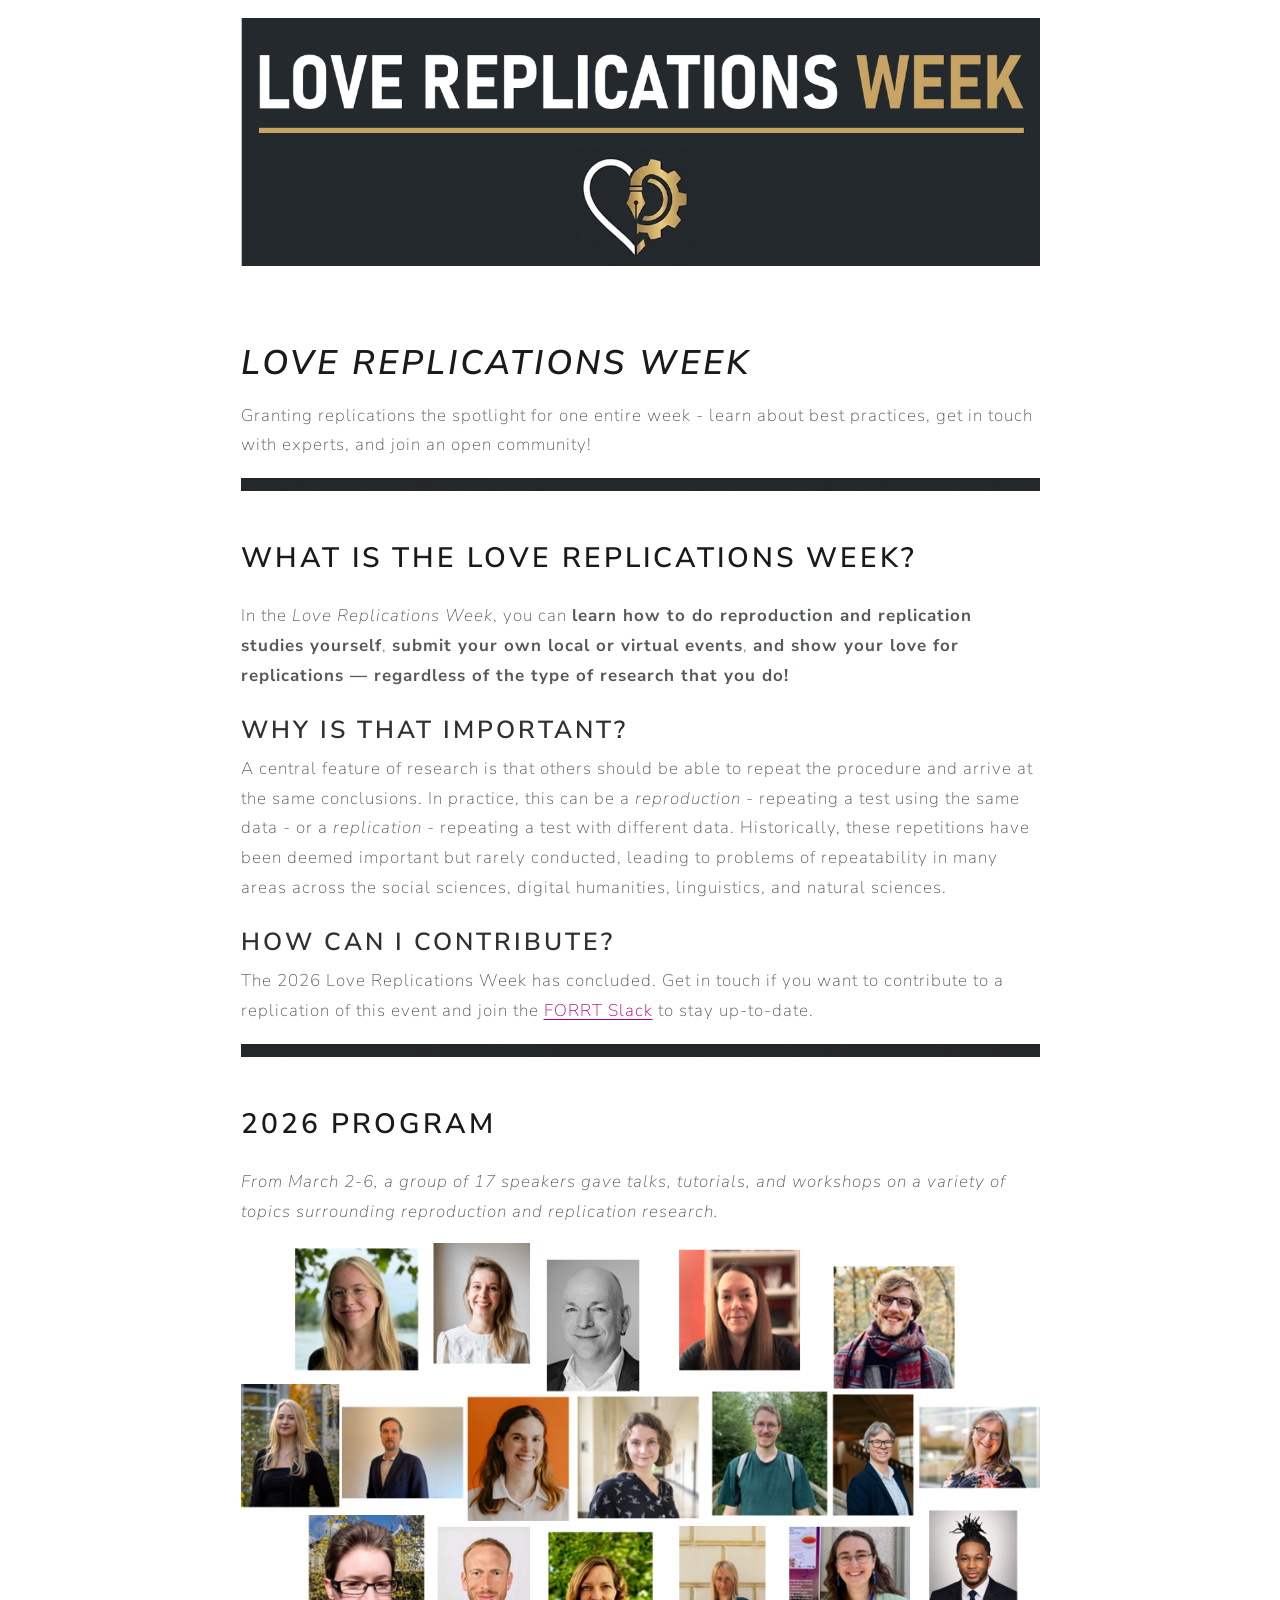
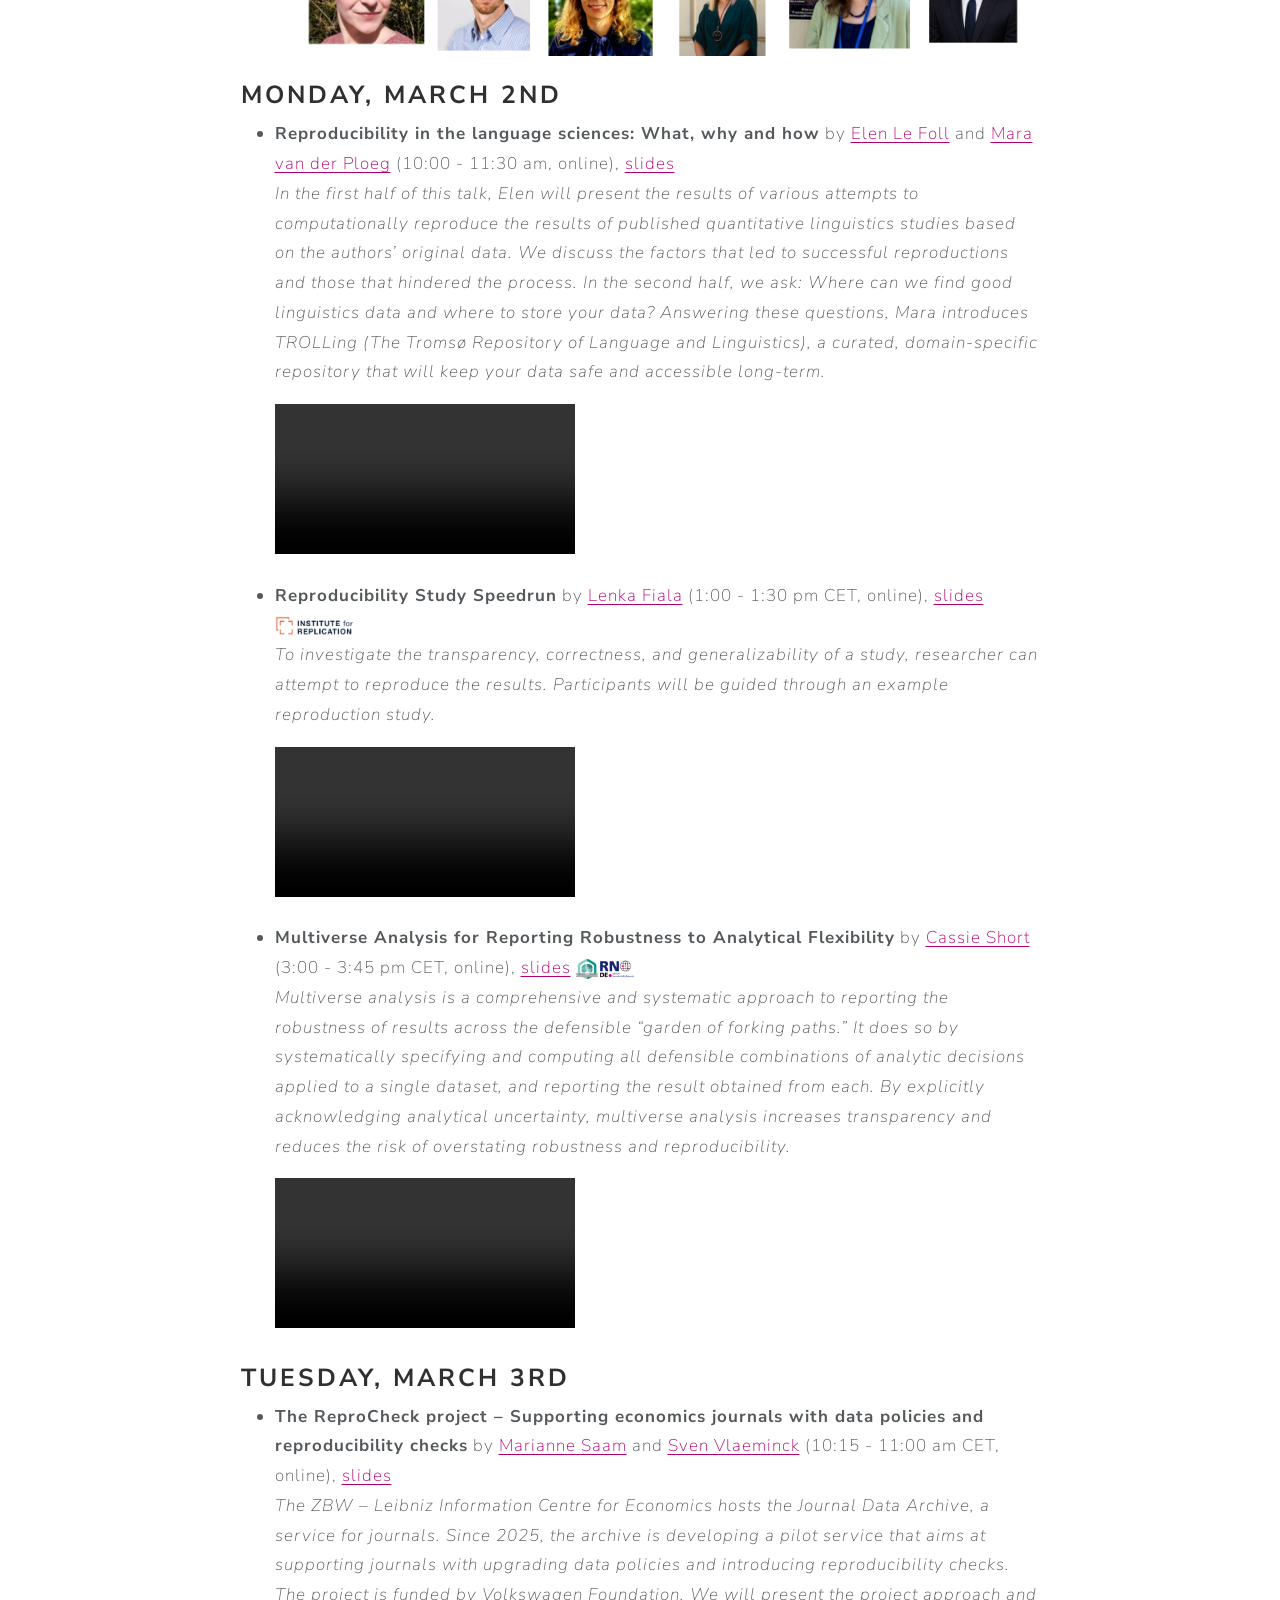
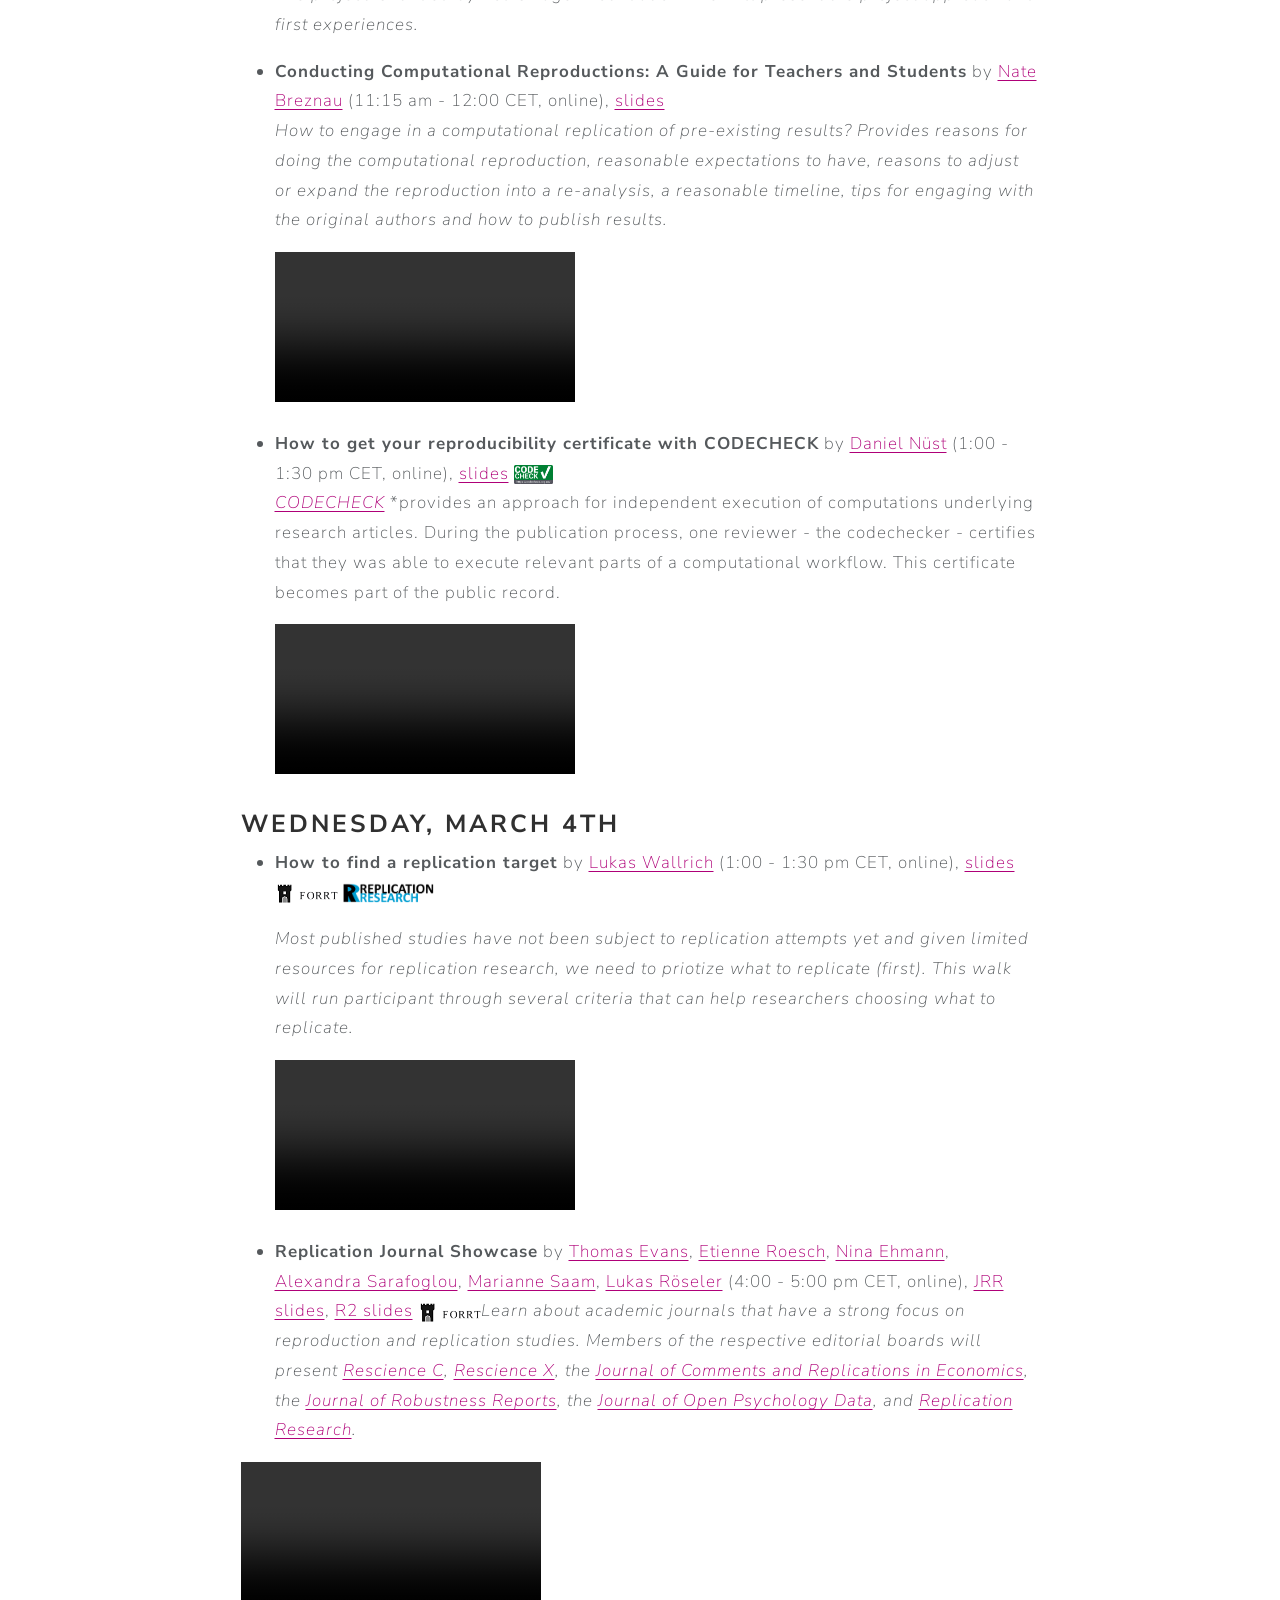
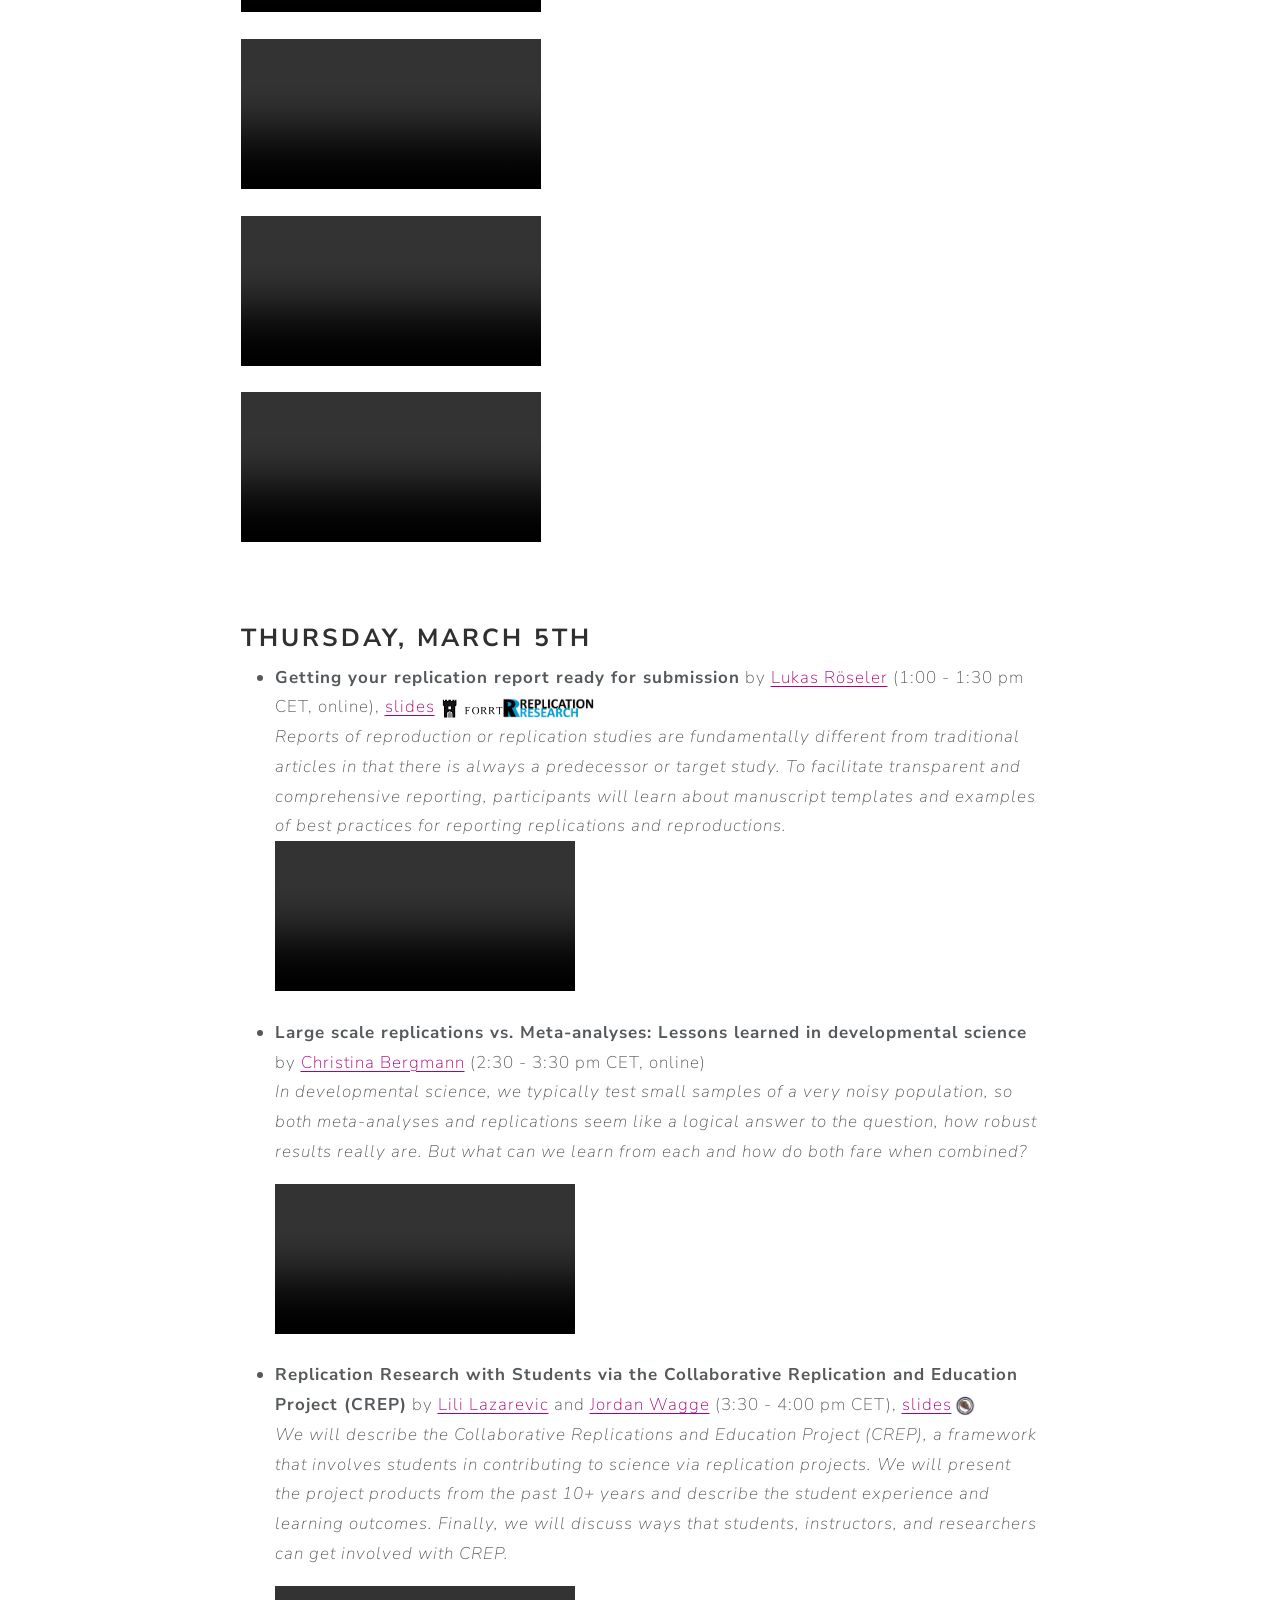
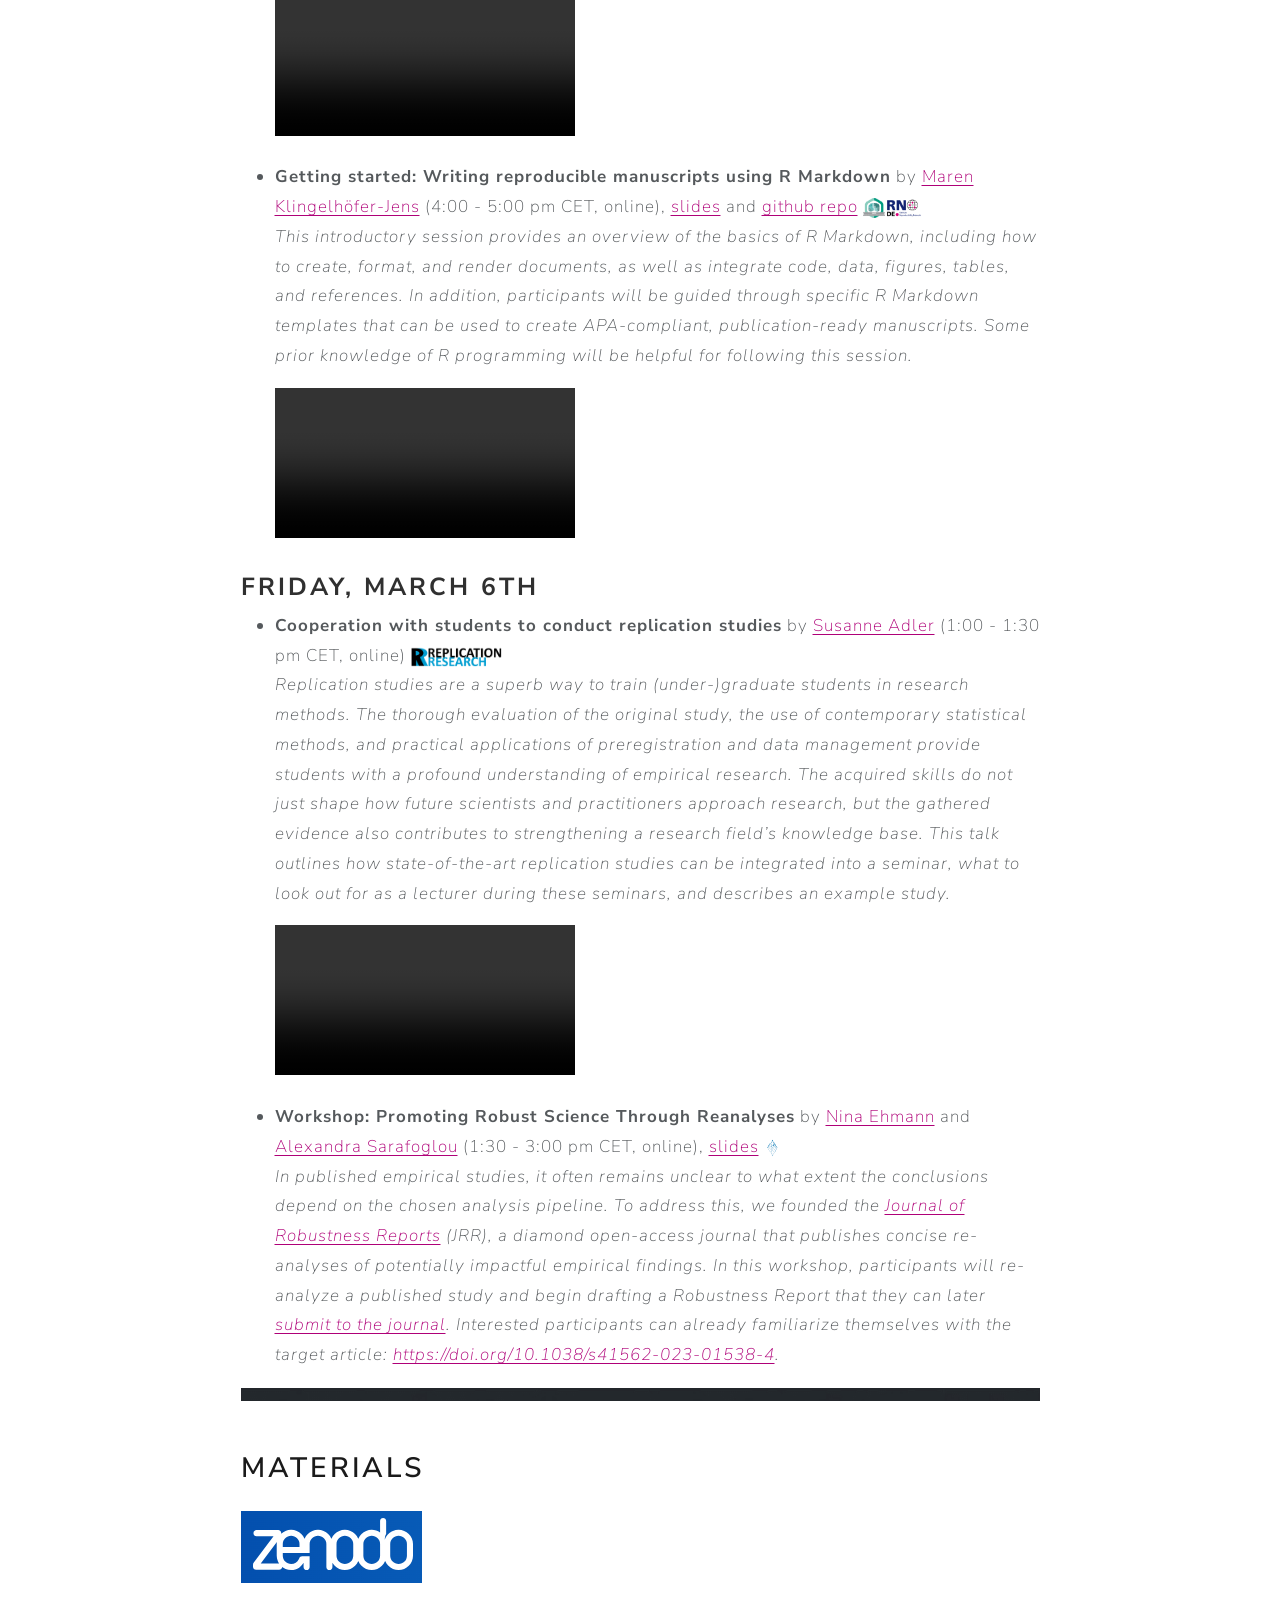
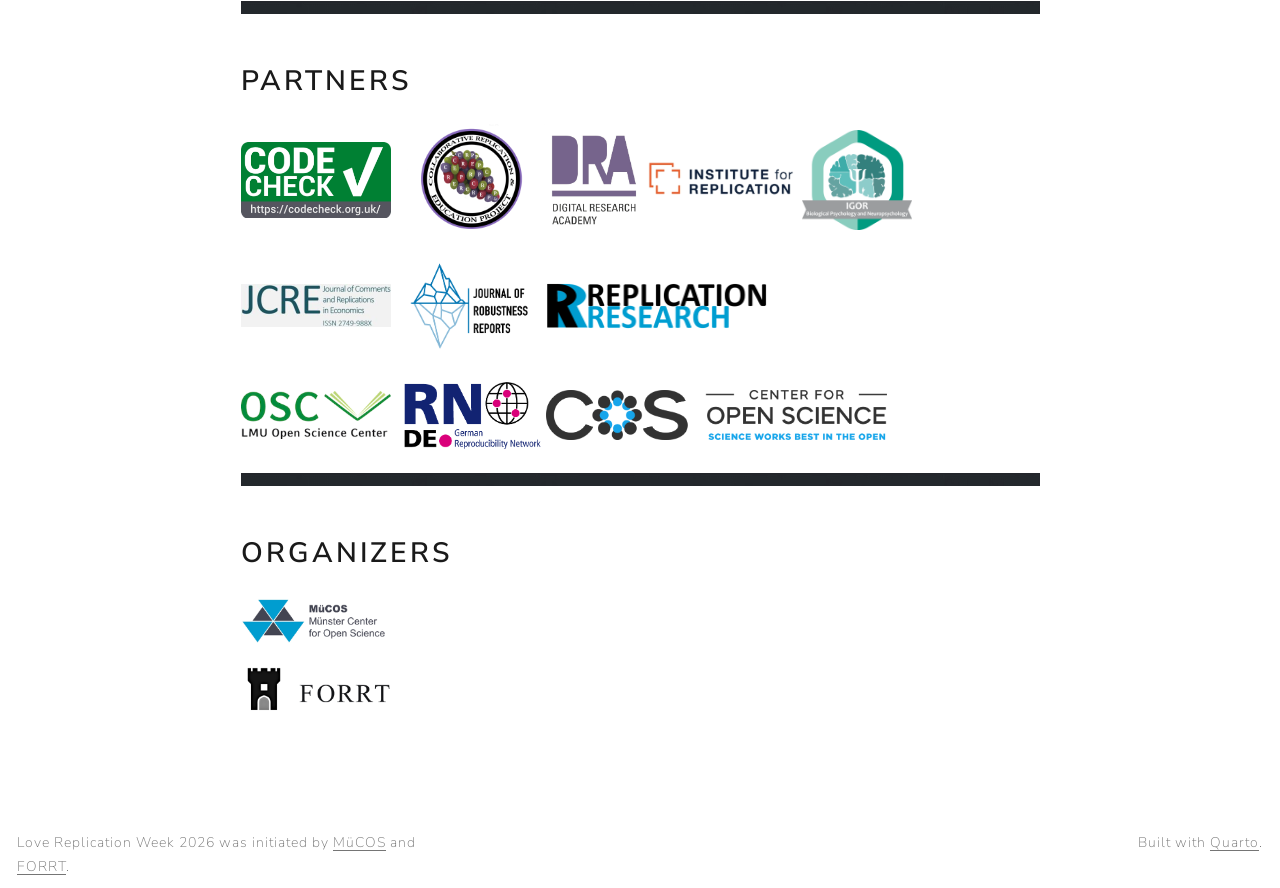
==== commit 03fad79d: "Added recordings and updated picture" ====
--- a/docs/index.html
+++ b/docs/index.html
@@ -152,28 +152,37 @@
 <p><em>Most published studies have not been subject to replication attempts yet and given limited resources for replication research, we need to priotize what to replicate (first). This walk will run participant through several criteria that can help researchers choosing what to replicate.</em><br>
 </p>
 <p><video src="https://www.uni-muenster.de/imperia/md/video/MueCOS/lukaswallrich-4-3-2026.mp4" class="img-fluid" controls=""><a href="https://www.uni-muenster.de/imperia/md/video/MueCOS/lukaswallrich-4-3-2026.mp4">Video</a></video></p></li>
-<li><p><strong>Replication Journal Showcase</strong> by <a href="https://thomas-rhys-evans.netlify.app">Thomas Evans</a>, <a href="https://etienneroes.ch">Etienne Roesch</a>, <a href="https://etienneroes.ch">Nina Ehmann</a>, <a href="https://www.linkedin.com/in/asarafoglou/">Alexandra Sarafoglou</a>, <a href="https://www.zbw.eu/de/ueber-zbw/profil/mitarbeiterprofile/profil-prof-dr-marianne-saam">Marianne Saam</a>, <a href="https://lukasroeseler.github.io/home/">Lukas Röseler</a> (4:00 - 5:00 pm CET, online), <a href="https://doi.org/10.5281/zenodo.18865086">JRR slides</a>, <a href="https://doi.org/10.5281/zenodo.18758426">R2 slides</a> <img src="logos/logo_forrt.png" class="img-fluid" width="63"><em>Learn about academic journals that have a strong focus on reproduction and replication studies. Members of the respective editorial boards will present <a href="https://rescience.github.io">Rescience C</a>, <a href="http://rescience.org/x">Rescience X</a>, the <a href="https://jcr-econ.org">Journal of Comments and Replications in Economics</a>, the <a href="https://scipost.org/JRobustRep/about">Journal of Robustness Reports</a>, the <a href="https://openpsychologydata.metajnl.com/">Journal of Open Psychology Data</a>, and <a href="https://www.uni-muenster.de/Ejournals/index.php/replicationresearch/index">Replication Research</a>.</em><br>
-</p></li>
+<li><p><strong>Replication Journal Showcase</strong> by <a href="https://thomas-rhys-evans.netlify.app">Thomas Evans</a>, <a href="https://etienneroes.ch">Etienne Roesch</a>, <a href="https://etienneroes.ch">Nina Ehmann</a>, <a href="https://www.linkedin.com/in/asarafoglou/">Alexandra Sarafoglou</a>, <a href="https://www.zbw.eu/de/ueber-zbw/profil/mitarbeiterprofile/profil-prof-dr-marianne-saam">Marianne Saam</a>, <a href="https://lukasroeseler.github.io/home/">Lukas Röseler</a> (4:00 - 5:00 pm CET, online), <a href="https://doi.org/10.5281/zenodo.18865086">JRR slides</a>, <a href="https://doi.org/10.5281/zenodo.18758426">R2 slides</a> <img src="logos/logo_forrt.png" class="img-fluid" width="63"><em>Learn about academic journals that have a strong focus on reproduction and replication studies. Members of the respective editorial boards will present <a href="https://rescience.github.io">Rescience C</a>, <a href="http://rescience.org/x">Rescience X</a>, the <a href="https://jcr-econ.org">Journal of Comments and Replications in Economics</a>, the <a href="https://scipost.org/JRobustRep/about">Journal of Robustness Reports</a>, the <a href="https://openpsychologydata.metajnl.com/">Journal of Open Psychology Data</a>, and <a href="https://www.uni-muenster.de/Ejournals/index.php/replicationresearch/index">Replication Research</a>.</em></p></li>
 </ul>
+<p><video src="https://www.uni-muenster.de/imperia/md/video/MueCOS/rescience.mp4" class="img-fluid" controls=""><a href="https://www.uni-muenster.de/imperia/md/video/MueCOS/rescience.mp4">Video</a></video></p>
+<p><video src="https://www.uni-muenster.de/imperia/md/video/MueCOS/jcre.mp4" class="img-fluid" controls=""><a href="https://www.uni-muenster.de/imperia/md/video/MueCOS/jcre.mp4">Video</a></video></p>
+<p><video src="https://www.uni-muenster.de/imperia/md/video/MueCOS/jrr.mp4" class="img-fluid" controls=""><a href="https://www.uni-muenster.de/imperia/md/video/MueCOS/jrr.mp4">Video</a></video></p>
+<p><video src="https://www.uni-muenster.de/imperia/md/video/MueCOS/r2.mp4" class="img-fluid" controls=""><a href="https://www.uni-muenster.de/imperia/md/video/MueCOS/r2.mp4">Video</a></video></p>
+<p><br>
+</p>
 </section>
 <section id="thursday-march-5th" class="level3">
 <h3 data-anchor-id="thursday-march-5th"><strong>Thursday, March 5th</strong></h3>
 <ul>
 <li><p><strong>Getting your replication report ready for submission</strong> by <a href="https://lukasroeseler.github.io/home/">Lukas Röseler</a> (1:00 - 1:30 pm CET, online), <a href="https://doi.org/10.5281/zenodo.18757229">slides</a> <img src="logos/logo_forrt.png" class="img-fluid" width="63"><img src="logos/logo_r2.png" style="font-size: 11pt;" width="91" height="20"><br>
-<em>Reports of reproduction or replication studies are fundamentally different from traditional articles in that there is always a predecessor or target study. To facilitate transparent and comprehensive reporting, participants will learn about manuscript templates and examples of best practices for reporting replications and reproductions.</em></p></li>
+<em>Reports of reproduction or replication studies are fundamentally different from traditional articles in that there is always a predecessor or target study. To facilitate transparent and comprehensive reporting, participants will learn about manuscript templates and examples of best practices for reporting replications and reproductions.</em> <video src="https://www.uni-muenster.de/imperia/md/video/MueCOS/roseler.mp4" class="img-fluid" controls=""><a href="https://www.uni-muenster.de/imperia/md/video/MueCOS/roseler.mp4">Video</a></video></p></li>
 <li><p><strong>Large scale replications vs.&nbsp;Meta-analyses: Lessons learned in developmental science</strong> by <a href="https://sites.google.com/site/chbergma/">Christina Bergmann</a> (2:30 - 3:30 pm CET, online)<br>
-<em>In developmental science, we typically test small samples of a very noisy population, so both meta-analyses and replications seem like a logical answer to the question, how robust results really are. But what can we learn from each and how do both fare when combined?</em></p></li>
+<em>In developmental science, we typically test small samples of a very noisy population, so both meta-analyses and replications seem like a logical answer to the question, how robust results really are. But what can we learn from each and how do both fare when combined?</em></p>
+<p><video src="https://www.uni-muenster.de/imperia/md/video/MueCOS/christina.mp4" class="img-fluid" controls=""><a href="https://www.uni-muenster.de/imperia/md/video/MueCOS/christina.mp4">Video</a></video></p></li>
 <li><p><strong>Replication Research with Students via the Collaborative Replication and Education Project (CREP)</strong> by <a href="https://lira.f.bg.ac.rs/ljiljana-lazarevic-en/">Lili Lazarevic</a> and <a href="https://jordanwagge.com/">Jordan Wagge</a> (3:30 - 4:00 pm CET), <a href="https://doi.org/10.5281/zenodo.18936899">slides</a><img src="logos/CREP.png" width="26" height="20"><br>
-<em>We will describe the Collaborative Replications and Education Project (CREP), a framework that involves students in contributing to science via replication projects. We will present the project products from the past 10+ years and describe the student experience and learning outcomes. Finally, we will discuss ways that students, instructors, and researchers can get involved with CREP.</em></p></li>
+<em>We will describe the Collaborative Replications and Education Project (CREP), a framework that involves students in contributing to science via replication projects. We will present the project products from the past 10+ years and describe the student experience and learning outcomes. Finally, we will discuss ways that students, instructors, and researchers can get involved with CREP.</em></p>
+<p><video src="https://www.uni-muenster.de/imperia/md/video/MueCOS/jordan-lili.mp4" class="img-fluid" controls=""><a href="https://www.uni-muenster.de/imperia/md/video/MueCOS/jordan-lili.mp4">Video</a></video></p></li>
 <li><p><strong>Getting started: Writing reproducible manuscripts using R Markdown</strong> by <a href="https://www.uke.de/allgemein/arztprofile-und-wissenschaftlerprofile/wissenschaftlerprofilseite_maren_klingelhöfer-jens.html">Maren Klingelhöfer-Jens</a> (4:00 - 5:00 pm CET, online), <a href="https://doi.org/10.5281/zenodo.18886525">slides</a> and <a href="https://github.com/m-klingelhoefer-j/Writing_reproducible_manuscripts">github repo</a> <img src="logos/logo_igor.png" class="img-fluid" width="22"><img src="logos/GRN_Logo.png" class="img-fluid" width="37"><br>
-<em>This introductory session provides an overview of the basics of R Markdown, including how to create, format, and render documents, as well as integrate code, data, figures, tables, and references. In addition, participants will be guided through specific R Markdown templates that can be used to create APA-compliant, publication-ready manuscripts. Some prior knowledge of R programming will be helpful for following this session.</em></p></li>
+<em>This introductory session provides an overview of the basics of R Markdown, including how to create, format, and render documents, as well as integrate code, data, figures, tables, and references. In addition, participants will be guided through specific R Markdown templates that can be used to create APA-compliant, publication-ready manuscripts. Some prior knowledge of R programming will be helpful for following this session.</em></p>
+<p><video src="https://www.uni-muenster.de/imperia/md/video/MueCOS/maren.mp4" class="img-fluid" controls=""><a href="https://www.uni-muenster.de/imperia/md/video/MueCOS/maren.mp4">Video</a></video></p></li>
 </ul>
 </section>
 <section id="friday-march-6th" class="level3">
 <h3 data-anchor-id="friday-march-6th"><strong>Friday, March 6th</strong></h3>
 <ul>
 <li><p><strong>Cooperation with students to conduct replication studies</strong> by <a href="https://linktr.ee/susanneadler">Susanne Adler</a> (1:00 - 1:30 pm CET, online) <img src="logos/logo_r2.png" style="font-size: 11pt;" width="91" height="20"><br>
-<em>Replication studies are a superb way to train (under-)graduate students in research methods. The thorough evaluation of the original study, the use of contemporary statistical methods, and practical applications of preregistration and data management provide students with a profound understanding of empirical research. The acquired skills do not just shape how future scientists and practitioners approach research, but the gathered evidence also contributes to strengthening a research field’s knowledge base. This talk outlines how state-of-the-art replication studies can be integrated into a seminar, what to look out for as a lecturer during these seminars, and describes an example study.</em></p></li>
+<em>Replication studies are a superb way to train (under-)graduate students in research methods. The thorough evaluation of the original study, the use of contemporary statistical methods, and practical applications of preregistration and data management provide students with a profound understanding of empirical research. The acquired skills do not just shape how future scientists and practitioners approach research, but the gathered evidence also contributes to strengthening a research field’s knowledge base. This talk outlines how state-of-the-art replication studies can be integrated into a seminar, what to look out for as a lecturer during these seminars, and describes an example study.</em></p>
+<p><video src="https://www.uni-muenster.de/imperia/md/video/MueCOS/susanne.mp4" class="img-fluid" controls=""><a href="https://www.uni-muenster.de/imperia/md/video/MueCOS/susanne.mp4">Video</a></video></p></li>
 <li><p><strong>Workshop: Promoting Robust Science Through Reanalyses</strong> by <a href="https://www.linkedin.com/in/ninaehmann/">Nina Ehmann</a> and <a href="https://www.linkedin.com/in/asarafoglou/">Alexandra Sarafoglou</a> (1:30 - 3:00 pm CET, online), <a href="https://doi.org/10.5281/zenodo.18890221">slides</a> <img src="logos/logo2_jrr.png" class="img-fluid" width="17"><br>
 <em>In published empirical studies, it often remains unclear to what extent the conclusions depend on the chosen analysis pipeline. To address this, we founded the <a href="https://www.journalofrobustnessreports.org/">Journal of Robustness Reports</a> (JRR), a diamond open-access journal that publishes concise re-analyses of potentially impactful empirical findings. In this workshop, participants will re-analyze a published study and begin drafting a Robustness Report that they can later <a href="https://scipost.org/JRobustRep">submit to the journal</a>. Interested participants can already familiarize themselves with the target article: <a href="https://doi.org/10.1038/s41562-023-01538-4" class="uri">https://doi.org/10.1038/s41562-023-01538-4</a>.</em></p></li>
 </ul>
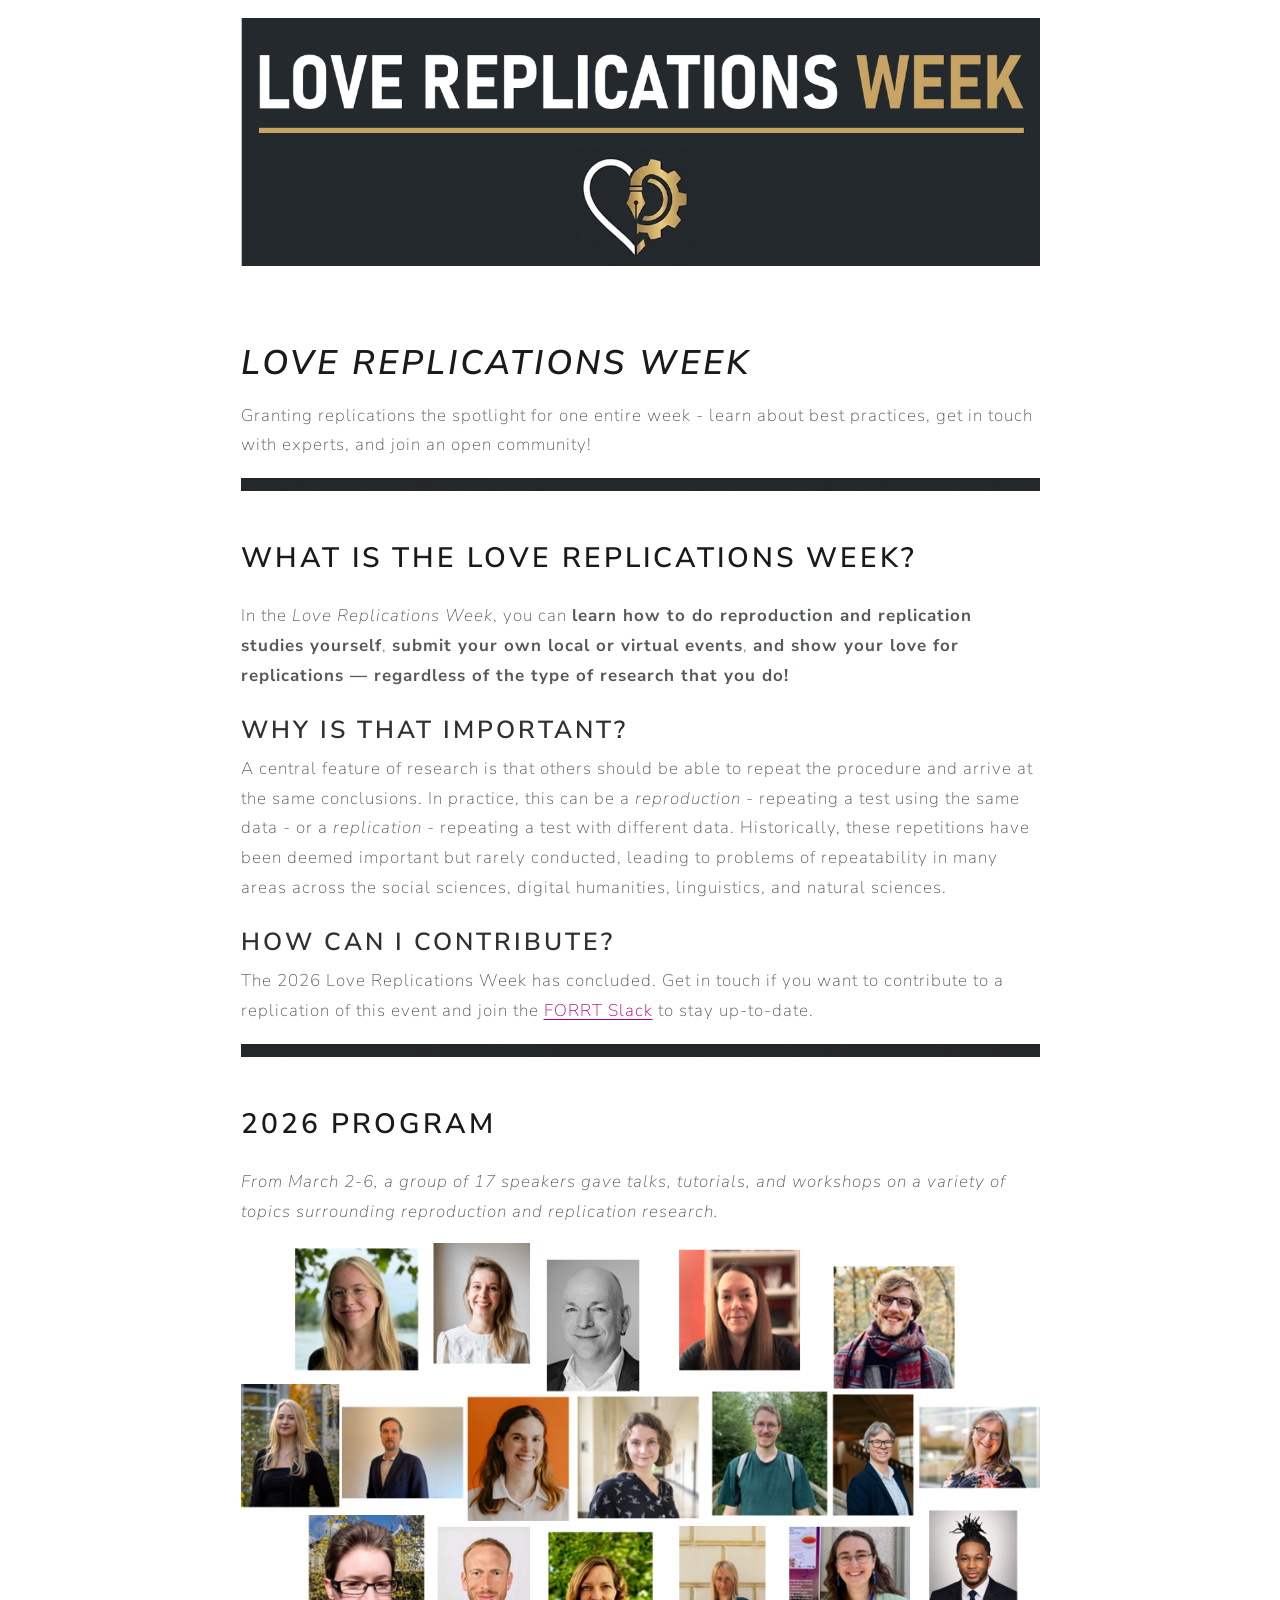
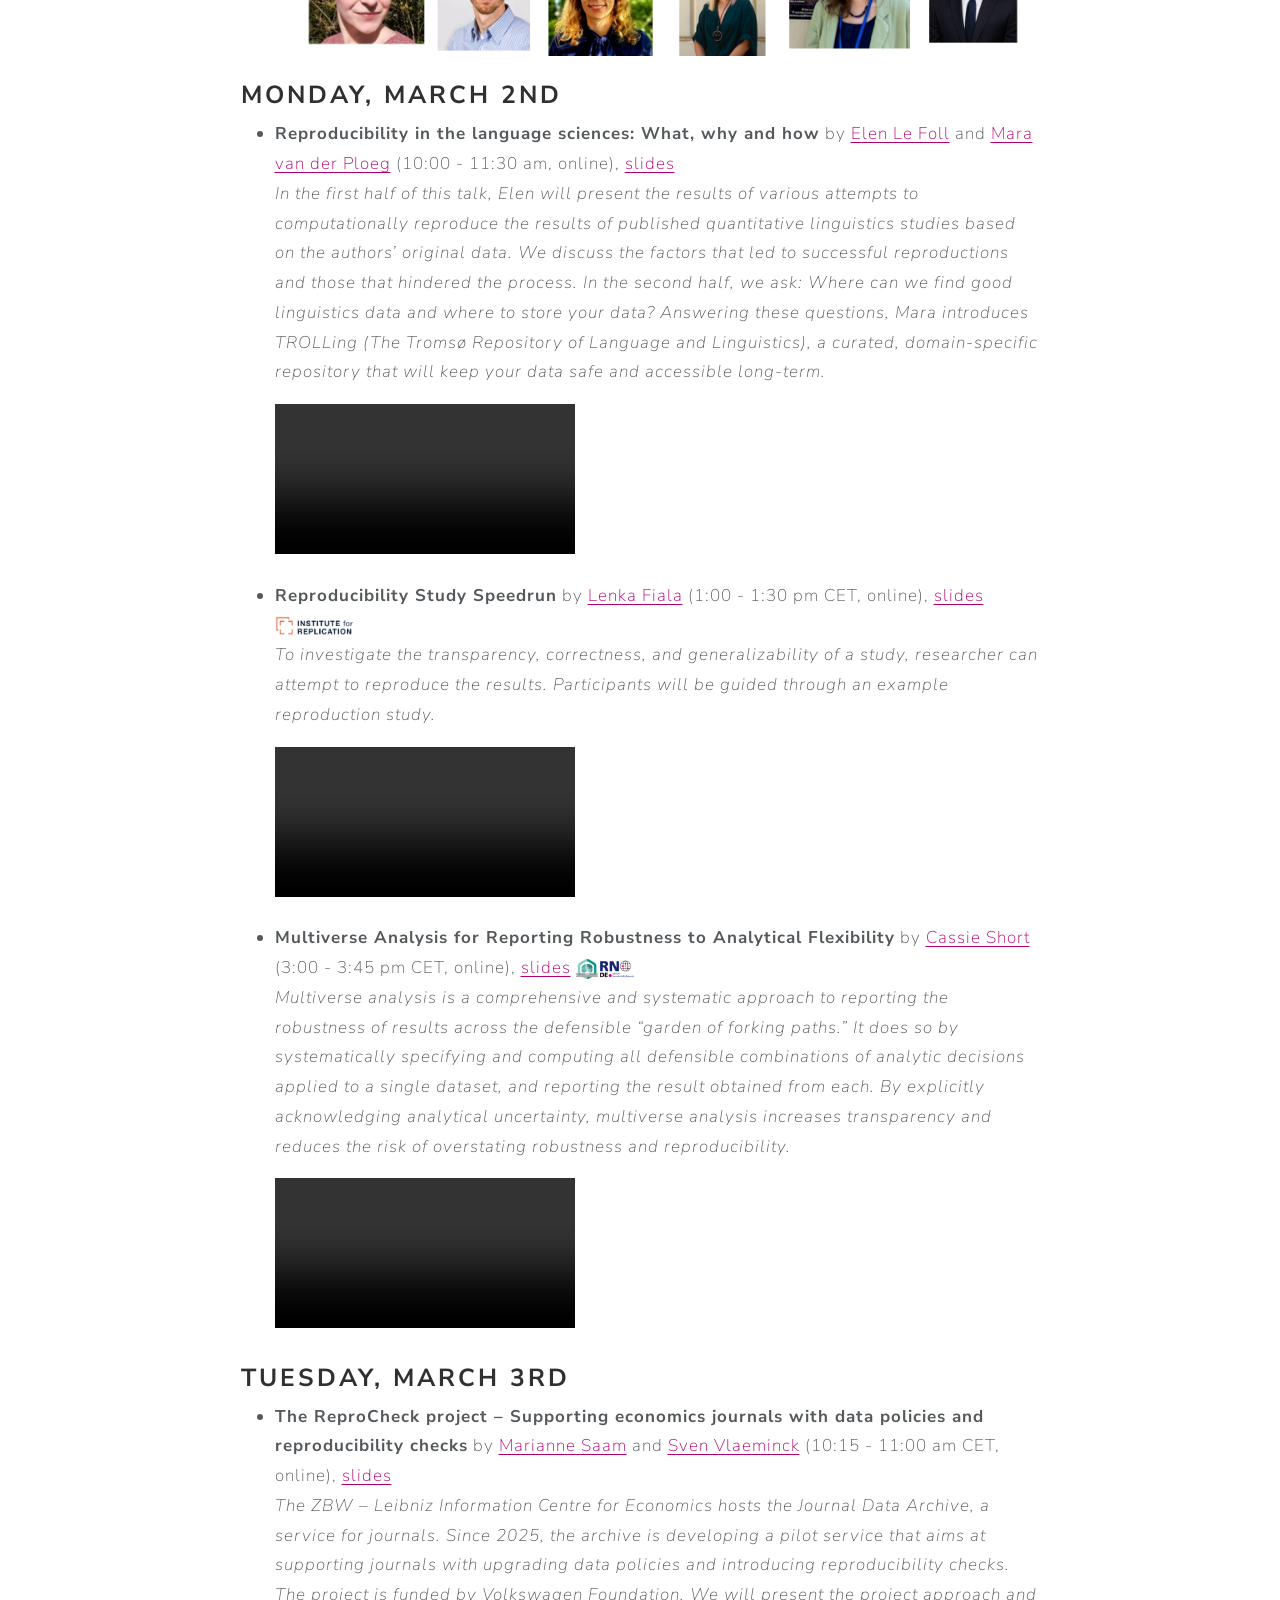
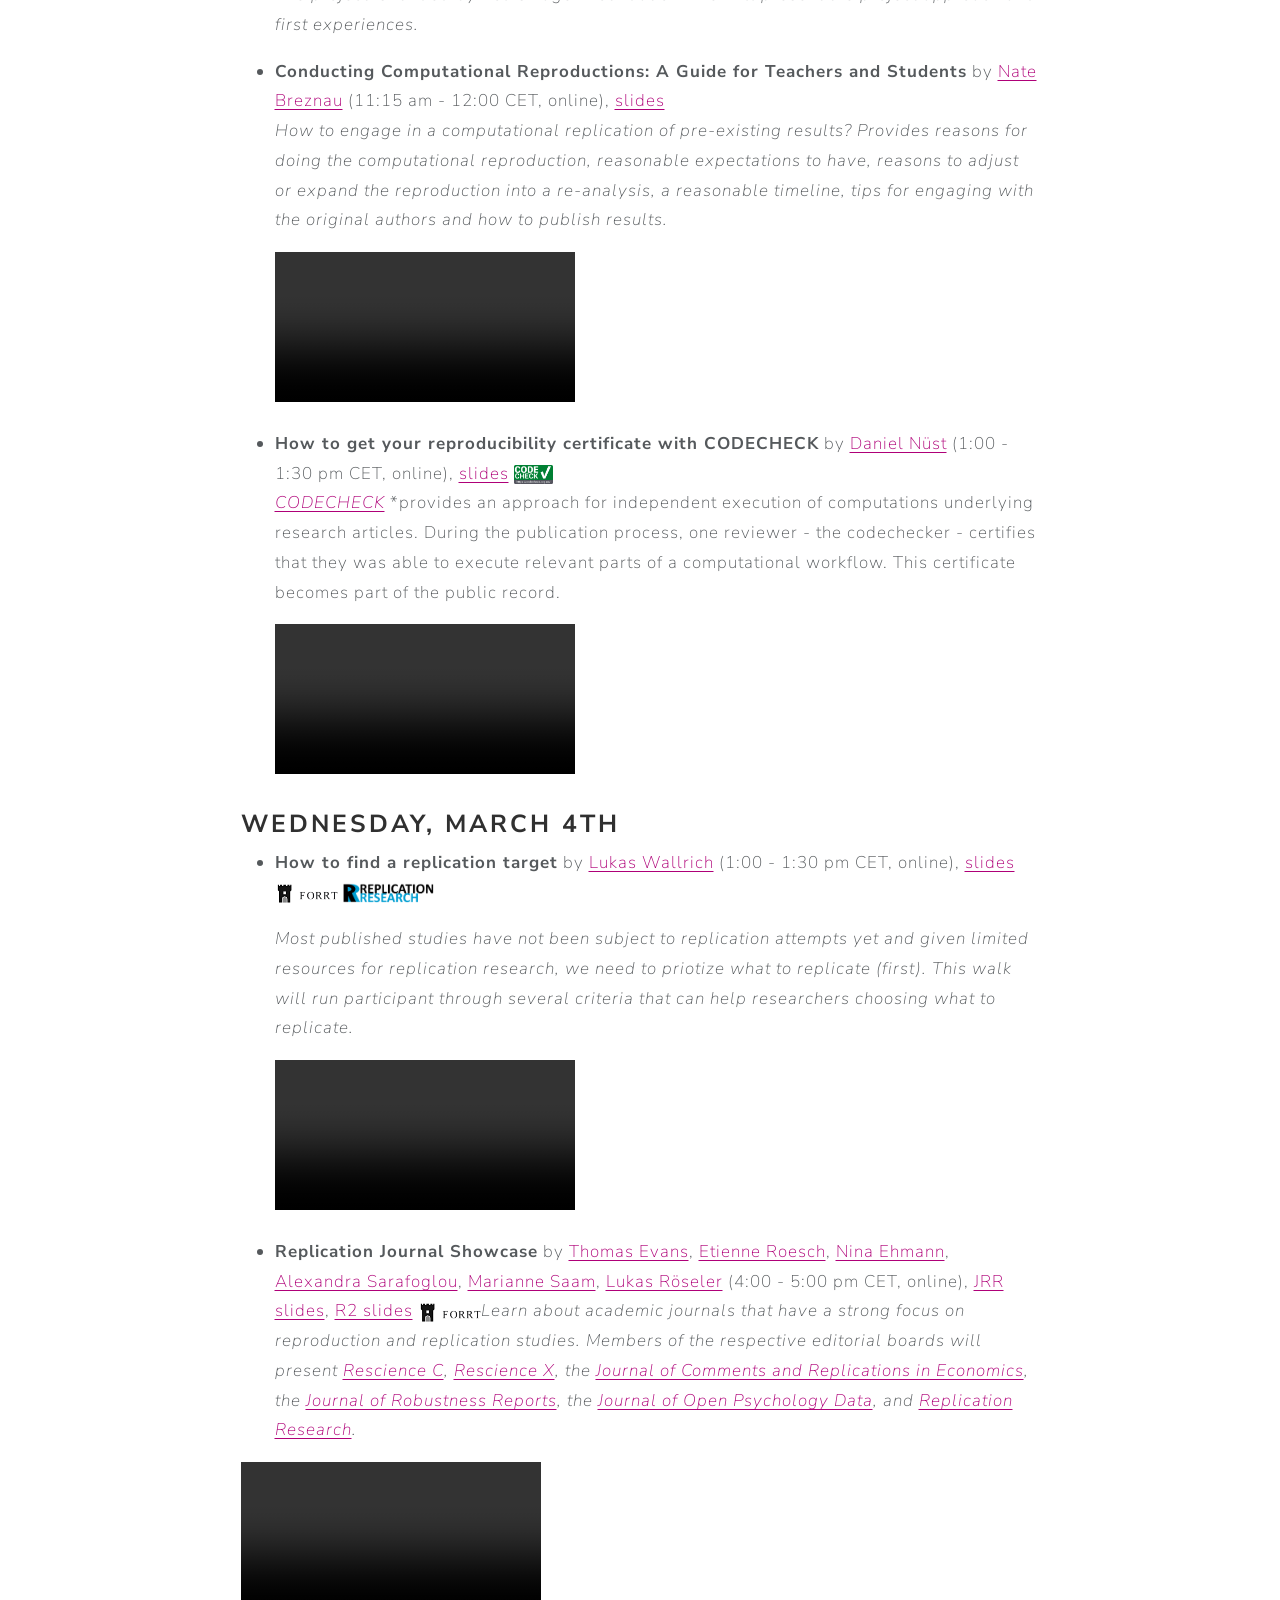
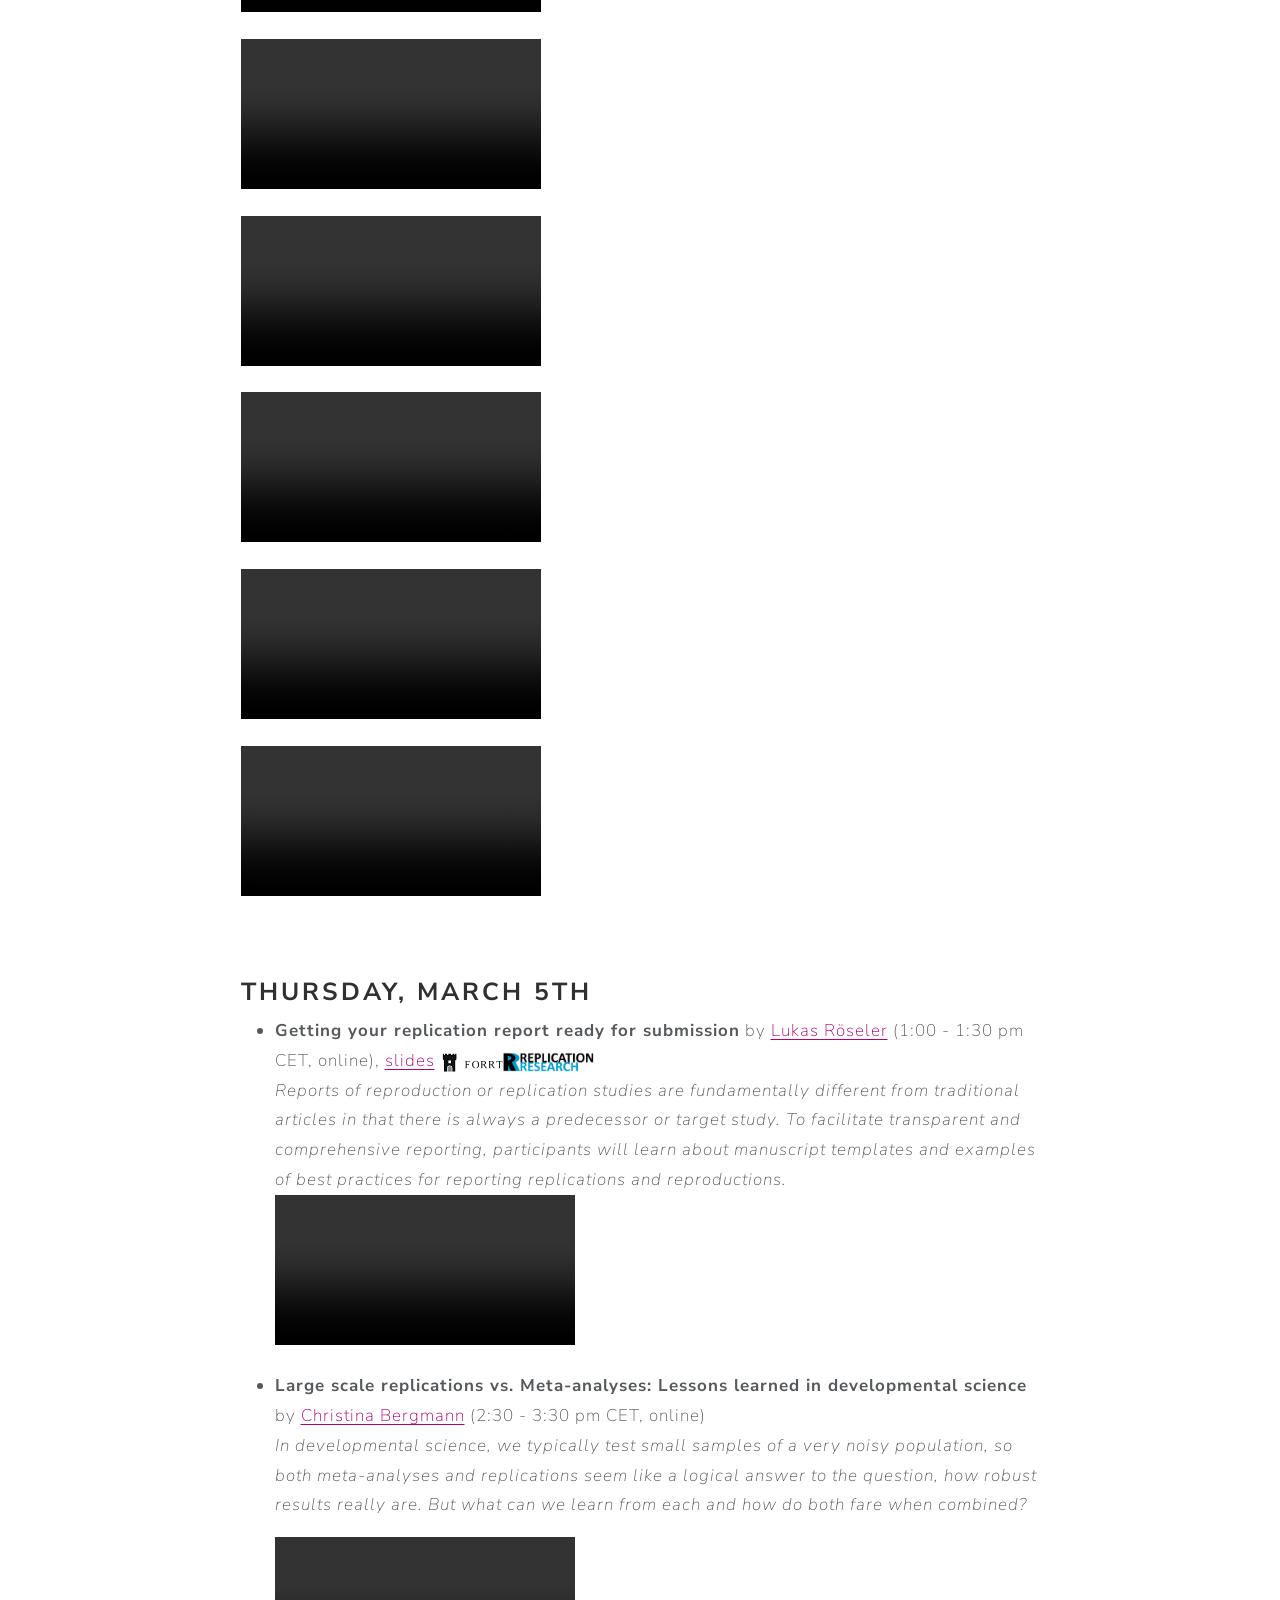
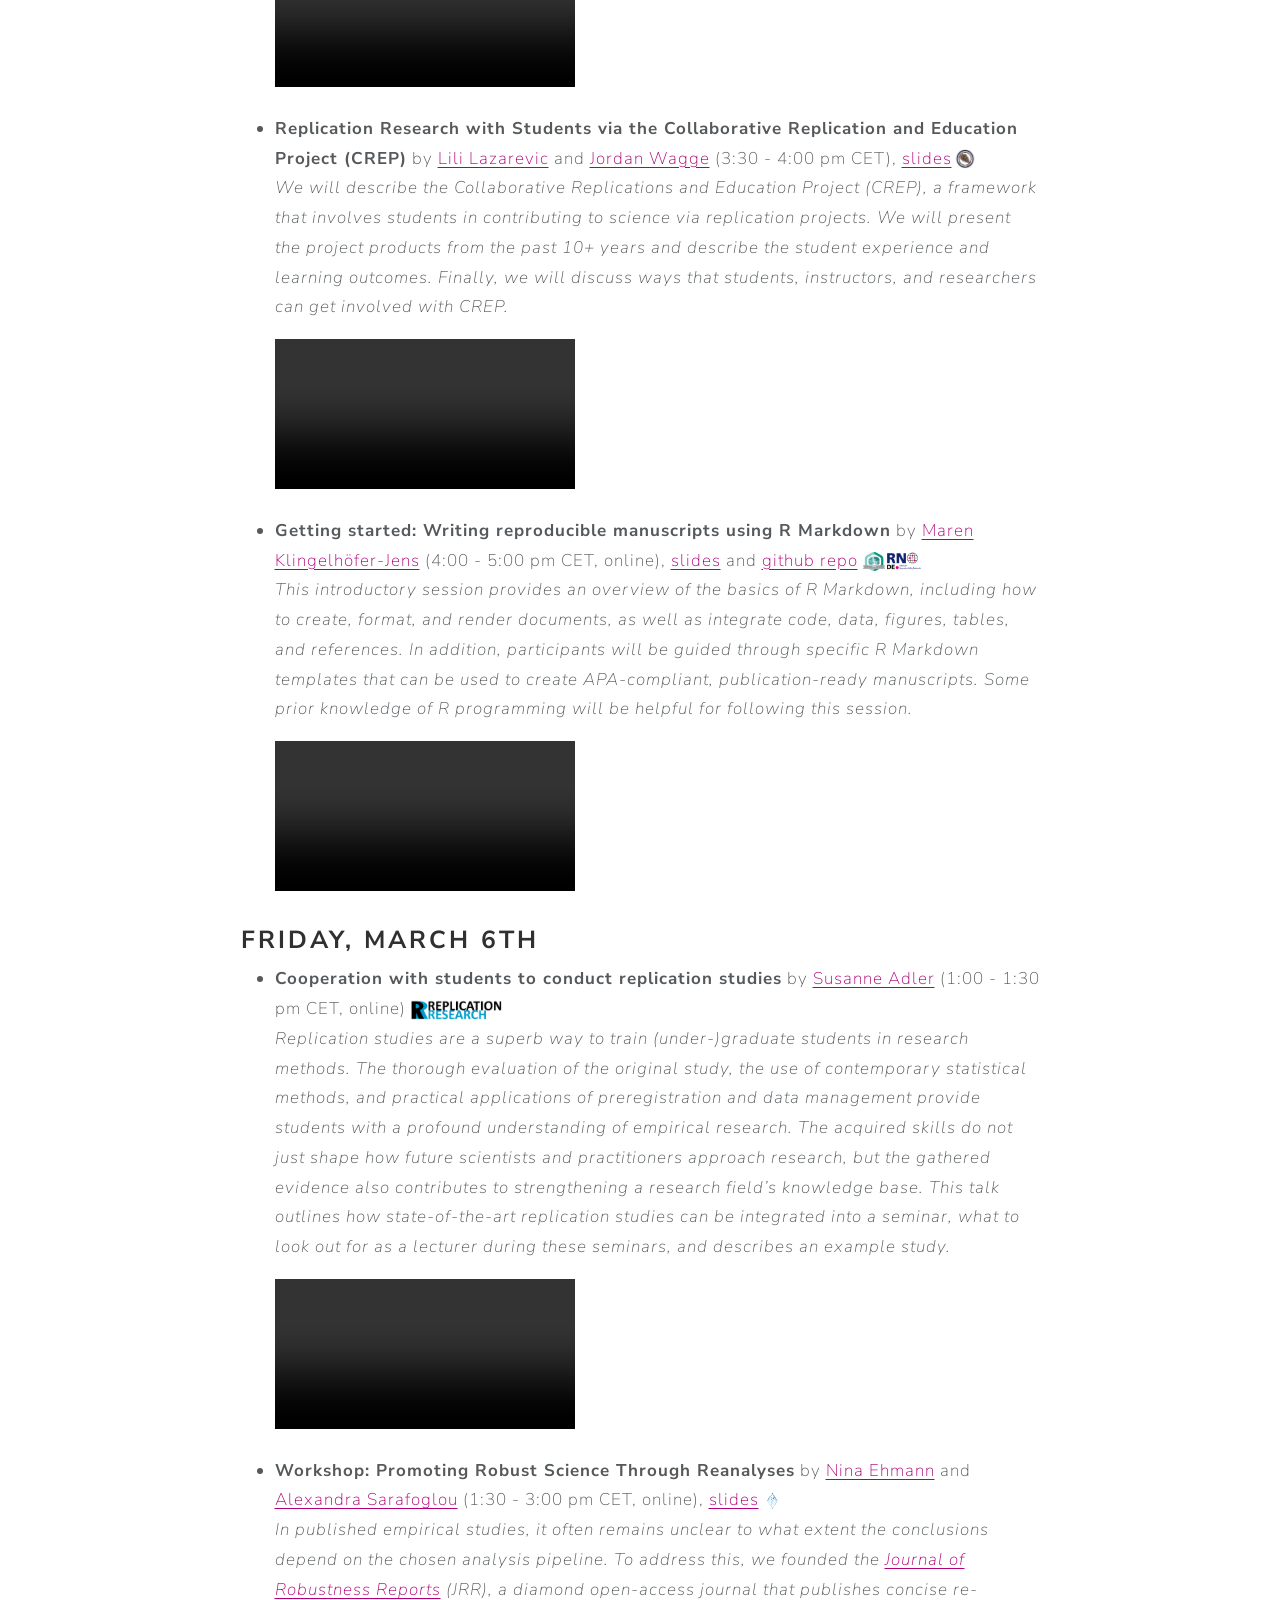
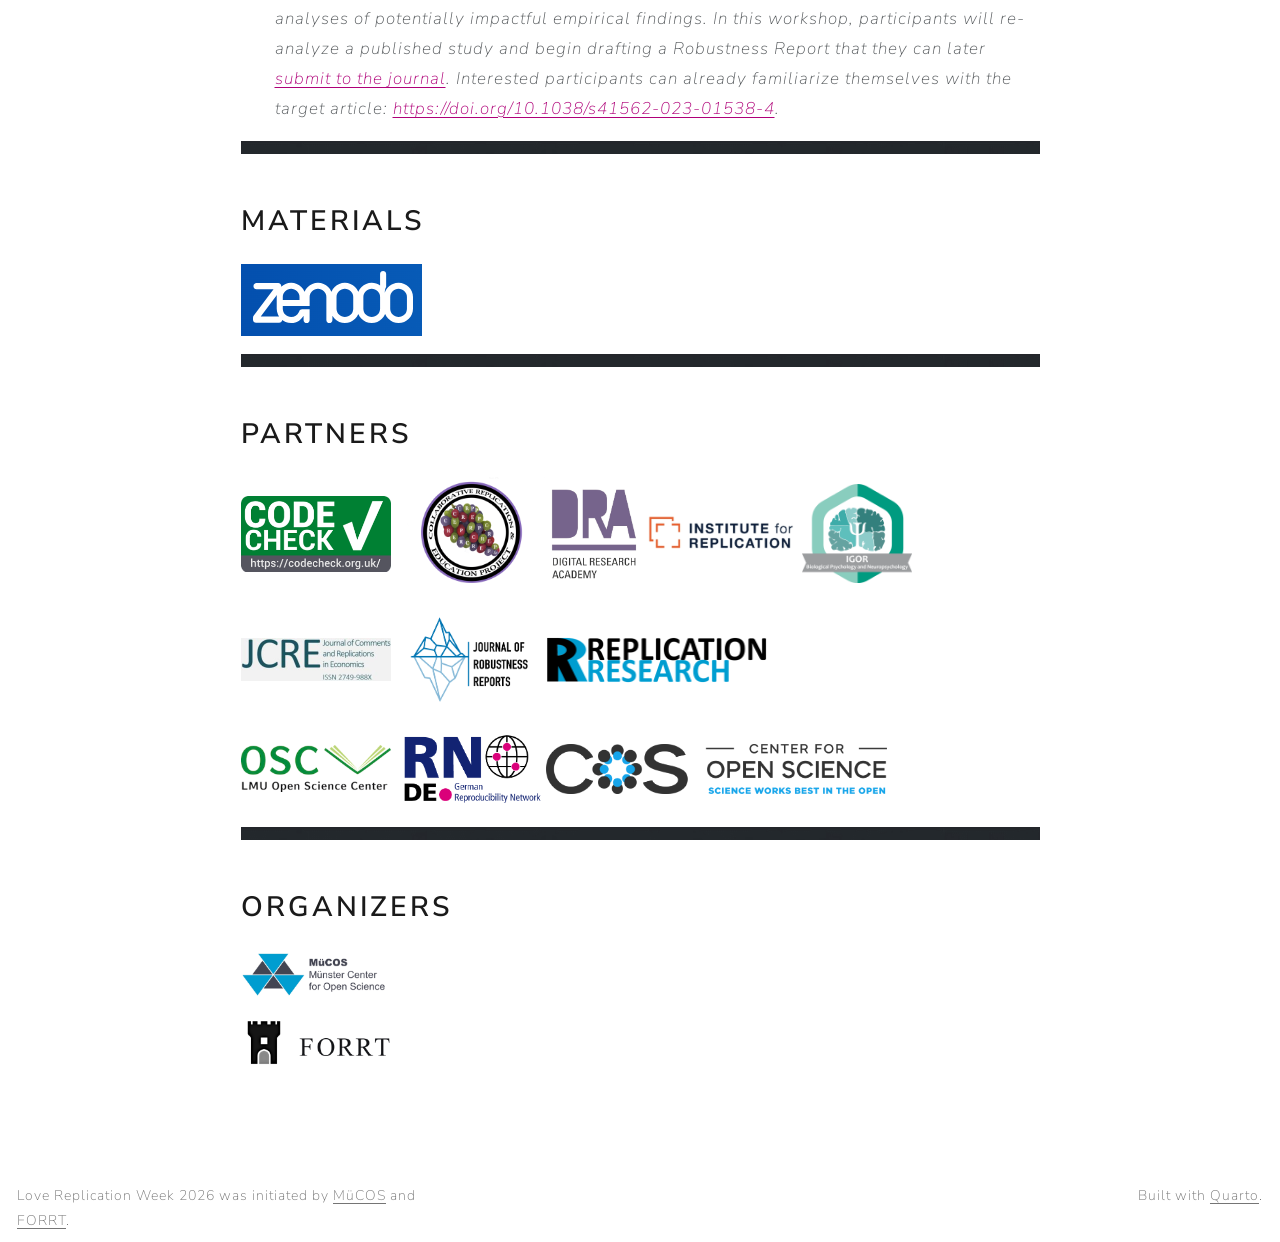
==== commit 1d79f5c4: "Added JOPD video" ====
--- a/docs/index.html
+++ b/docs/index.html
@@ -154,9 +154,11 @@
 <p><video src="https://www.uni-muenster.de/imperia/md/video/MueCOS/lukaswallrich-4-3-2026.mp4" class="img-fluid" controls=""><a href="https://www.uni-muenster.de/imperia/md/video/MueCOS/lukaswallrich-4-3-2026.mp4">Video</a></video></p></li>
 <li><p><strong>Replication Journal Showcase</strong> by <a href="https://thomas-rhys-evans.netlify.app">Thomas Evans</a>, <a href="https://etienneroes.ch">Etienne Roesch</a>, <a href="https://etienneroes.ch">Nina Ehmann</a>, <a href="https://www.linkedin.com/in/asarafoglou/">Alexandra Sarafoglou</a>, <a href="https://www.zbw.eu/de/ueber-zbw/profil/mitarbeiterprofile/profil-prof-dr-marianne-saam">Marianne Saam</a>, <a href="https://lukasroeseler.github.io/home/">Lukas Röseler</a> (4:00 - 5:00 pm CET, online), <a href="https://doi.org/10.5281/zenodo.18865086">JRR slides</a>, <a href="https://doi.org/10.5281/zenodo.18758426">R2 slides</a> <img src="logos/logo_forrt.png" class="img-fluid" width="63"><em>Learn about academic journals that have a strong focus on reproduction and replication studies. Members of the respective editorial boards will present <a href="https://rescience.github.io">Rescience C</a>, <a href="http://rescience.org/x">Rescience X</a>, the <a href="https://jcr-econ.org">Journal of Comments and Replications in Economics</a>, the <a href="https://scipost.org/JRobustRep/about">Journal of Robustness Reports</a>, the <a href="https://openpsychologydata.metajnl.com/">Journal of Open Psychology Data</a>, and <a href="https://www.uni-muenster.de/Ejournals/index.php/replicationresearch/index">Replication Research</a>.</em></p></li>
 </ul>
-<p><video src="https://www.uni-muenster.de/imperia/md/video/MueCOS/rescience.mp4" class="img-fluid" controls=""><a href="https://www.uni-muenster.de/imperia/md/video/MueCOS/rescience.mp4">Video</a></video></p>
+<p><video src="https://www.uni-muenster.de/imperia/md/video/MueCOS/resciencec.mp4" class="img-fluid" controls=""><a href="https://www.uni-muenster.de/imperia/md/video/MueCOS/resciencec.mp4">Video</a></video></p>
+<p><video src="https://www.uni-muenster.de/imperia/md/video/MueCOS/resciencex.mp4" class="img-fluid" controls=""><a href="https://www.uni-muenster.de/imperia/md/video/MueCOS/resciencex.mp4">Video</a></video></p>
 <p><video src="https://www.uni-muenster.de/imperia/md/video/MueCOS/jcre.mp4" class="img-fluid" controls=""><a href="https://www.uni-muenster.de/imperia/md/video/MueCOS/jcre.mp4">Video</a></video></p>
 <p><video src="https://www.uni-muenster.de/imperia/md/video/MueCOS/jrr.mp4" class="img-fluid" controls=""><a href="https://www.uni-muenster.de/imperia/md/video/MueCOS/jrr.mp4">Video</a></video></p>
+<p><video src="https://www.uni-muenster.de/imperia/md/video/MueCOS/jopd.mp4" class="img-fluid" controls=""><a href="https://www.uni-muenster.de/imperia/md/video/MueCOS/jopd.mp4">Video</a></video></p>
 <p><video src="https://www.uni-muenster.de/imperia/md/video/MueCOS/r2.mp4" class="img-fluid" controls=""><a href="https://www.uni-muenster.de/imperia/md/video/MueCOS/r2.mp4">Video</a></video></p>
 <p><br>
 </p>
